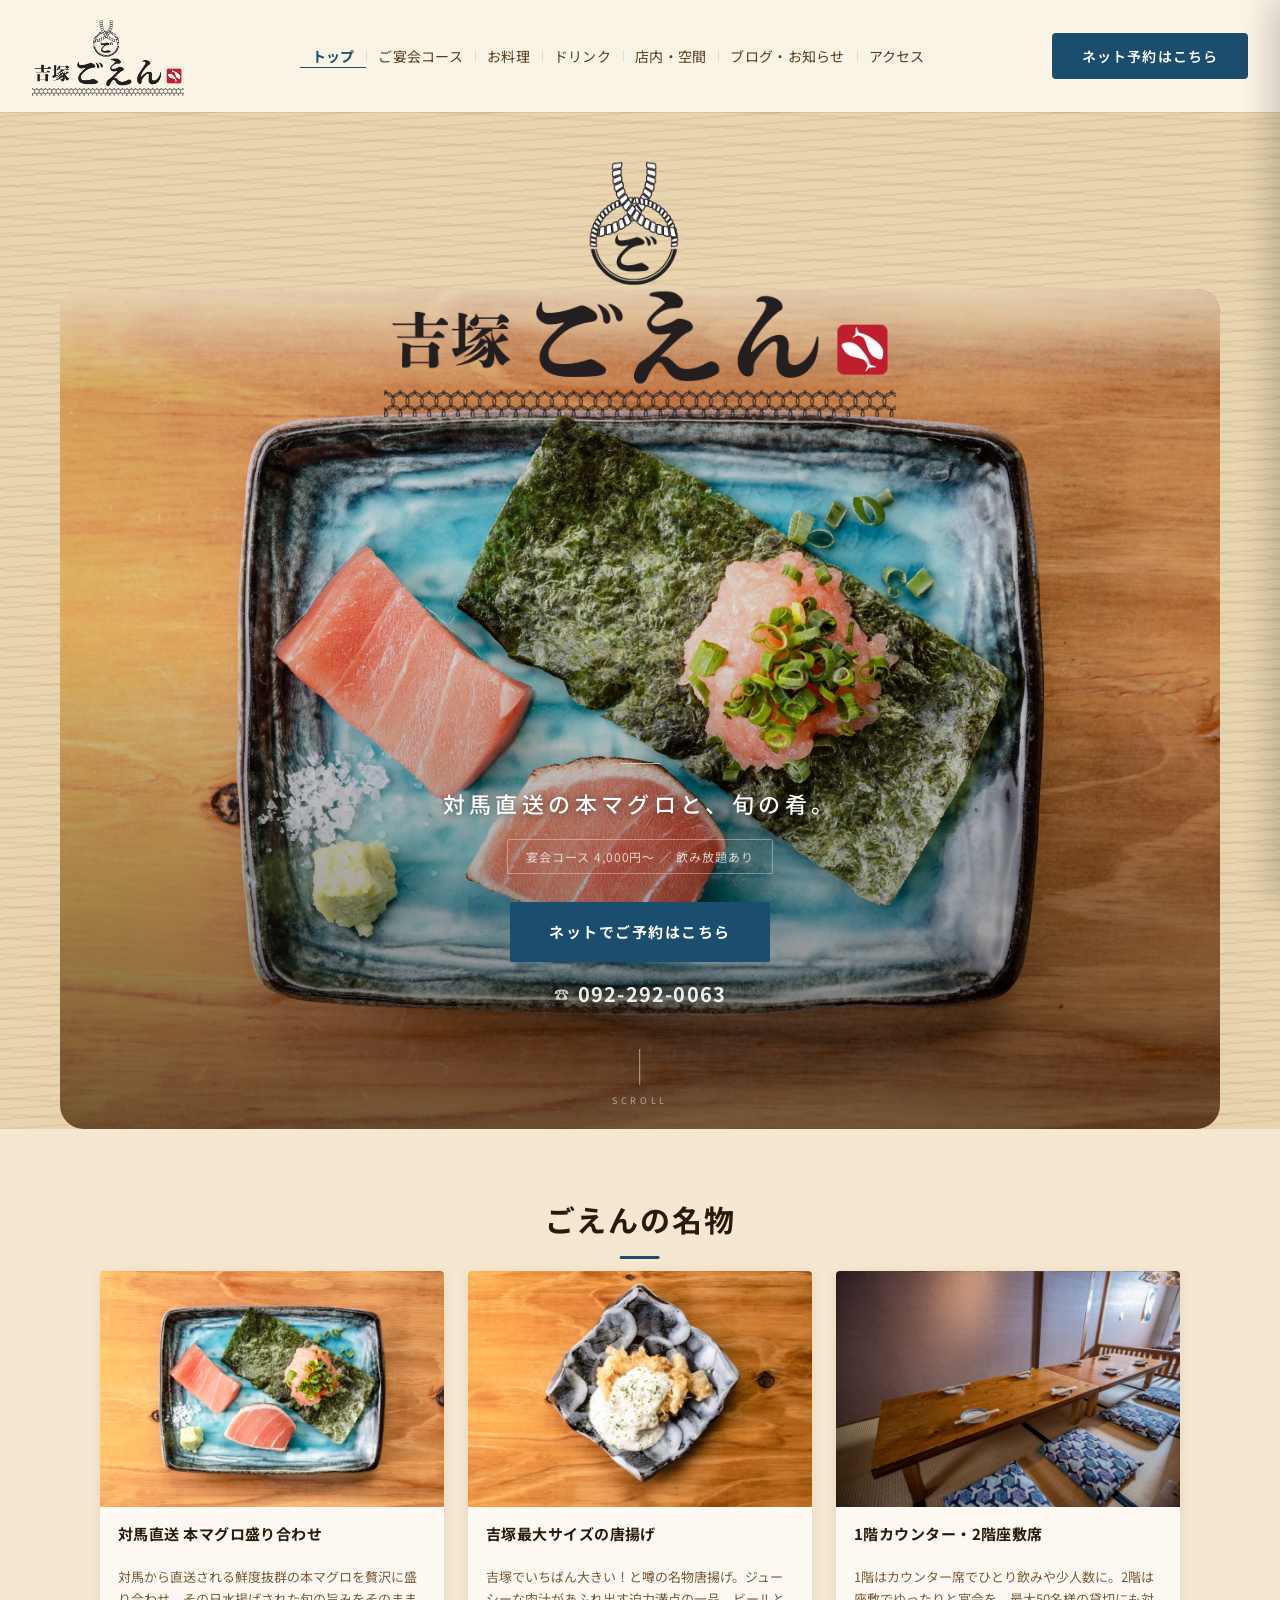
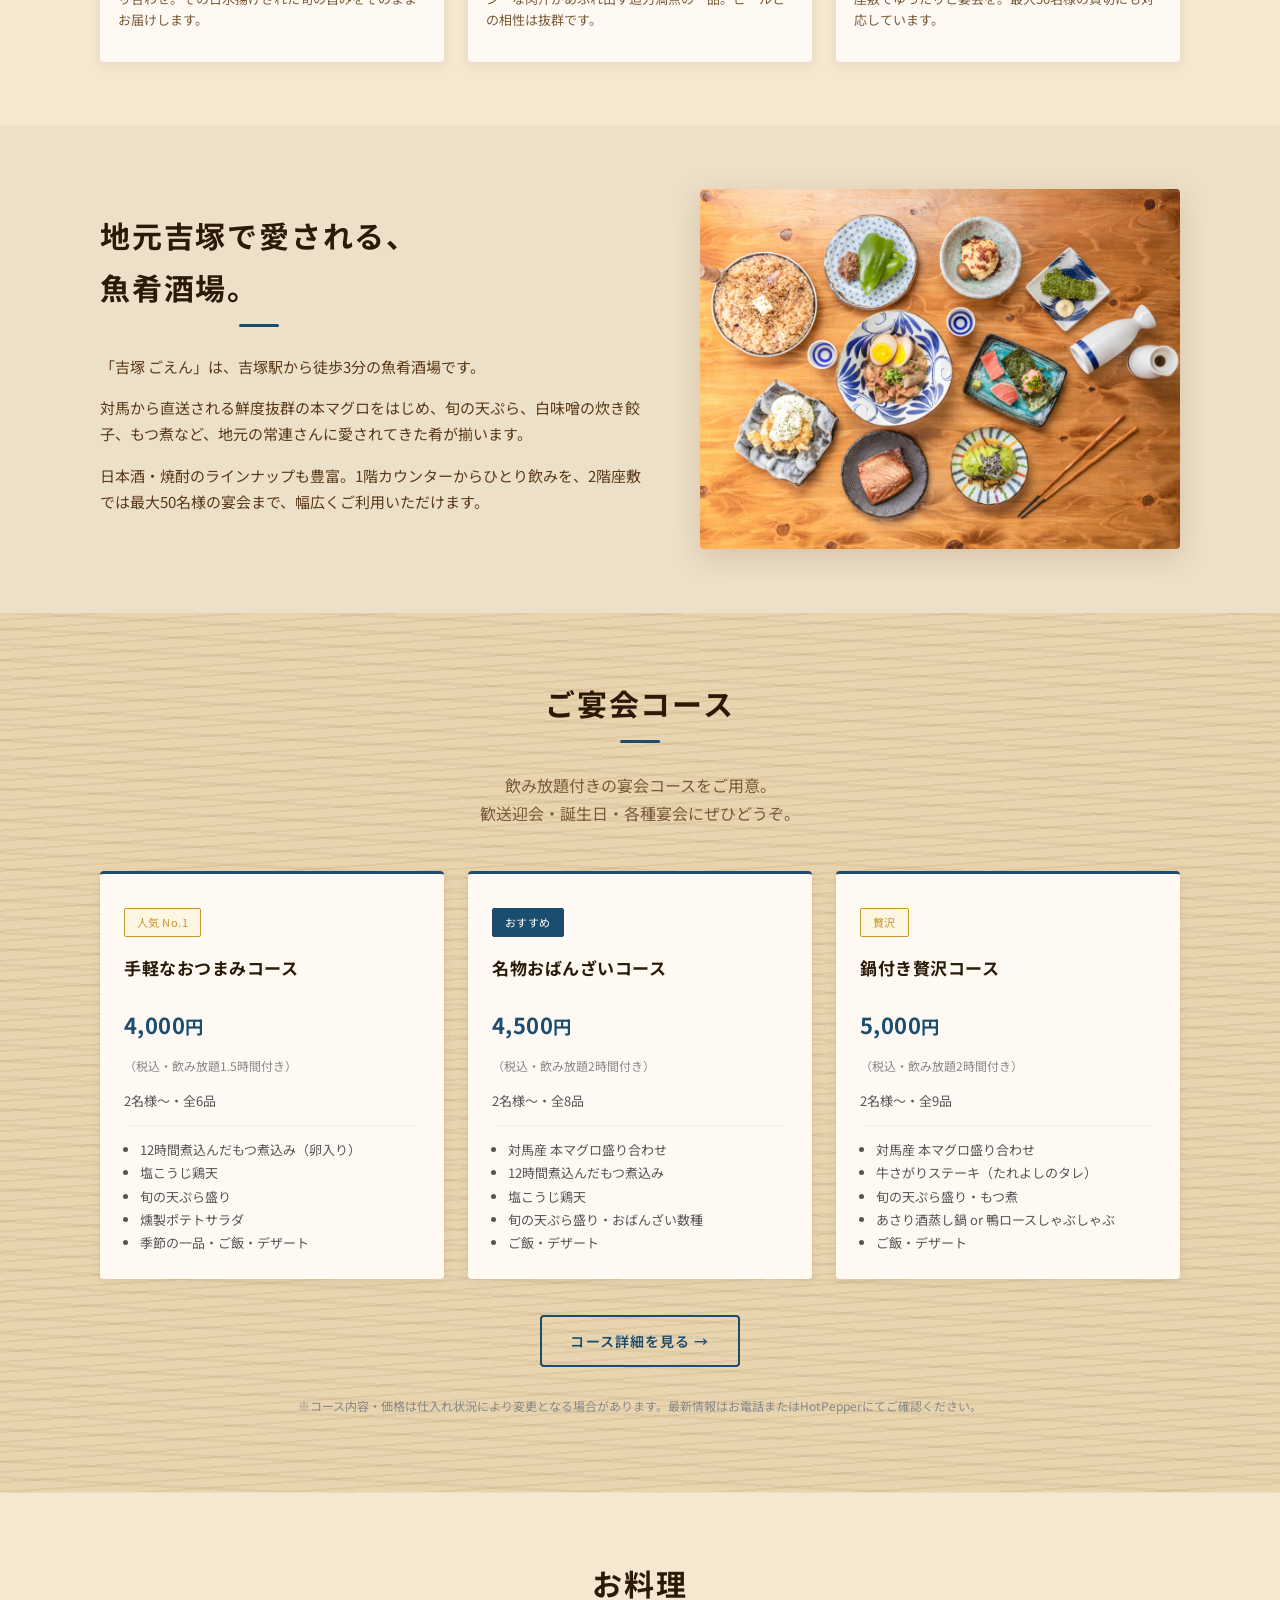
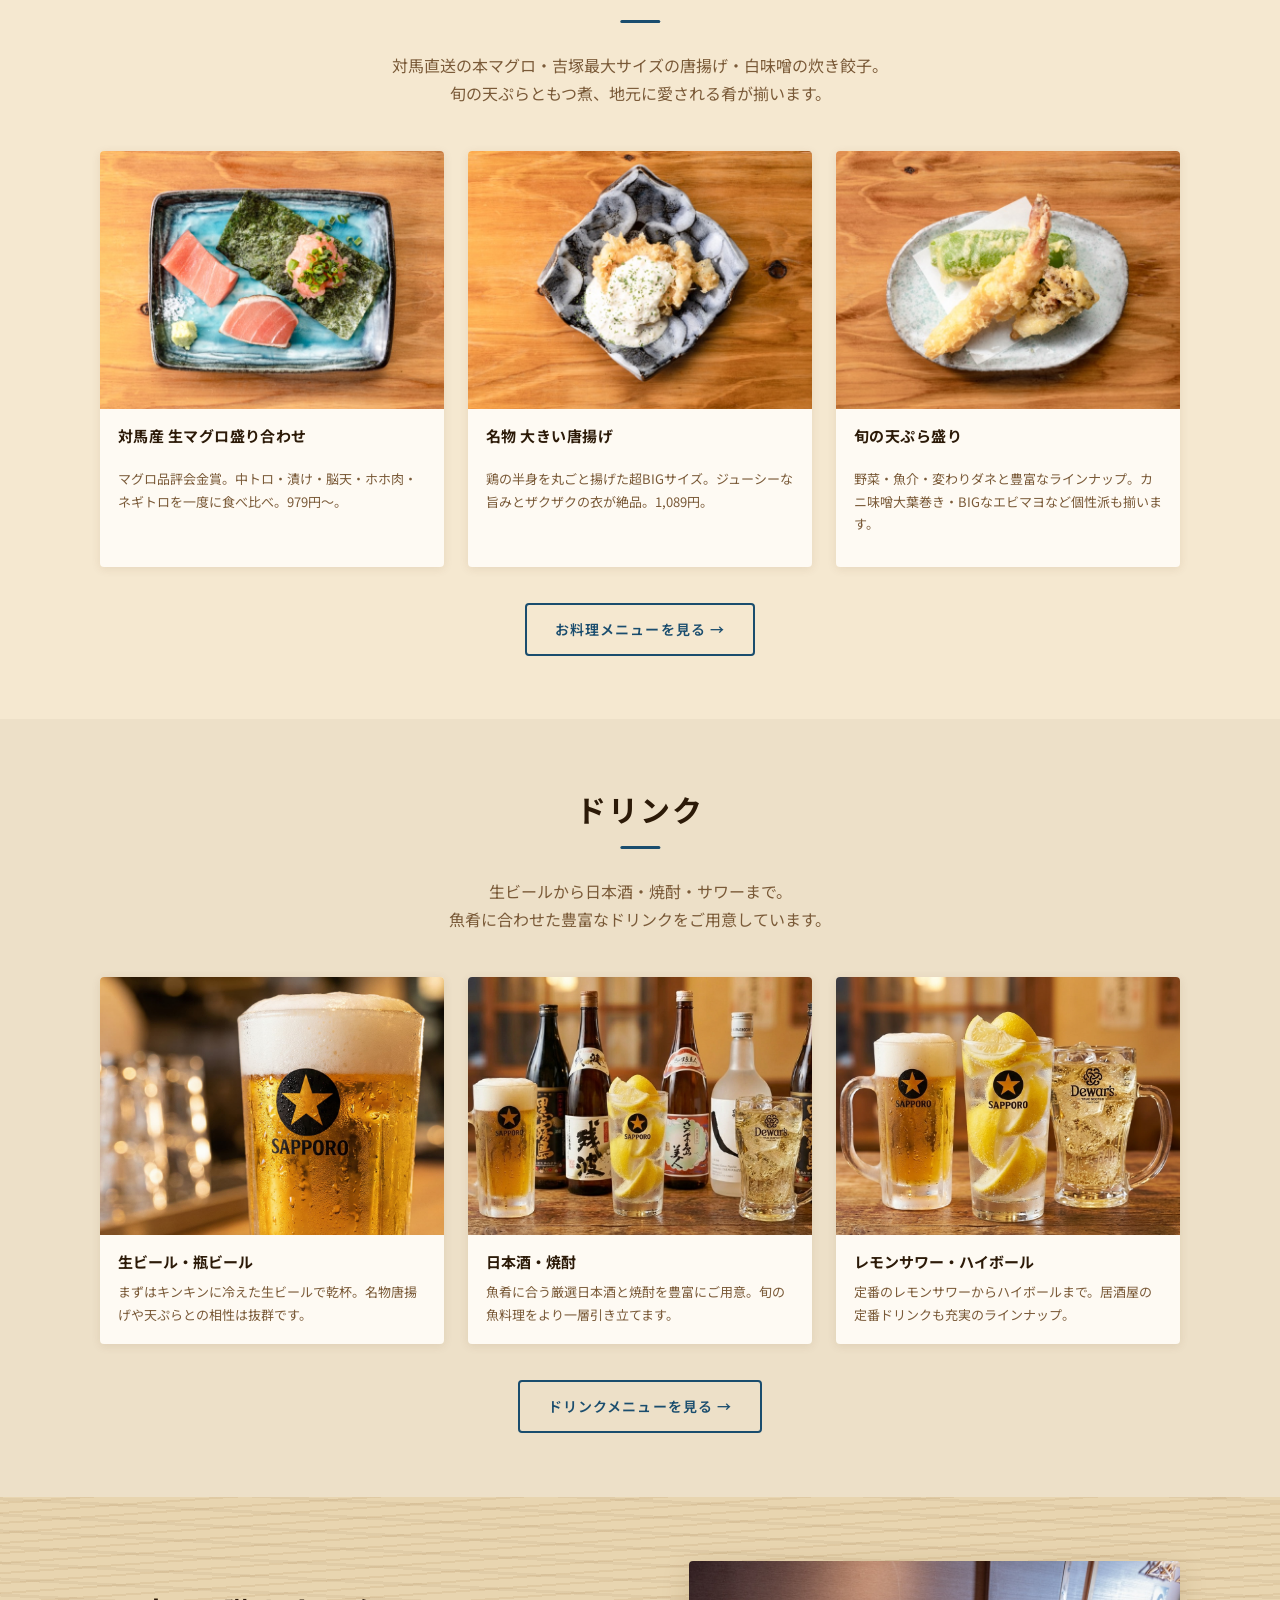
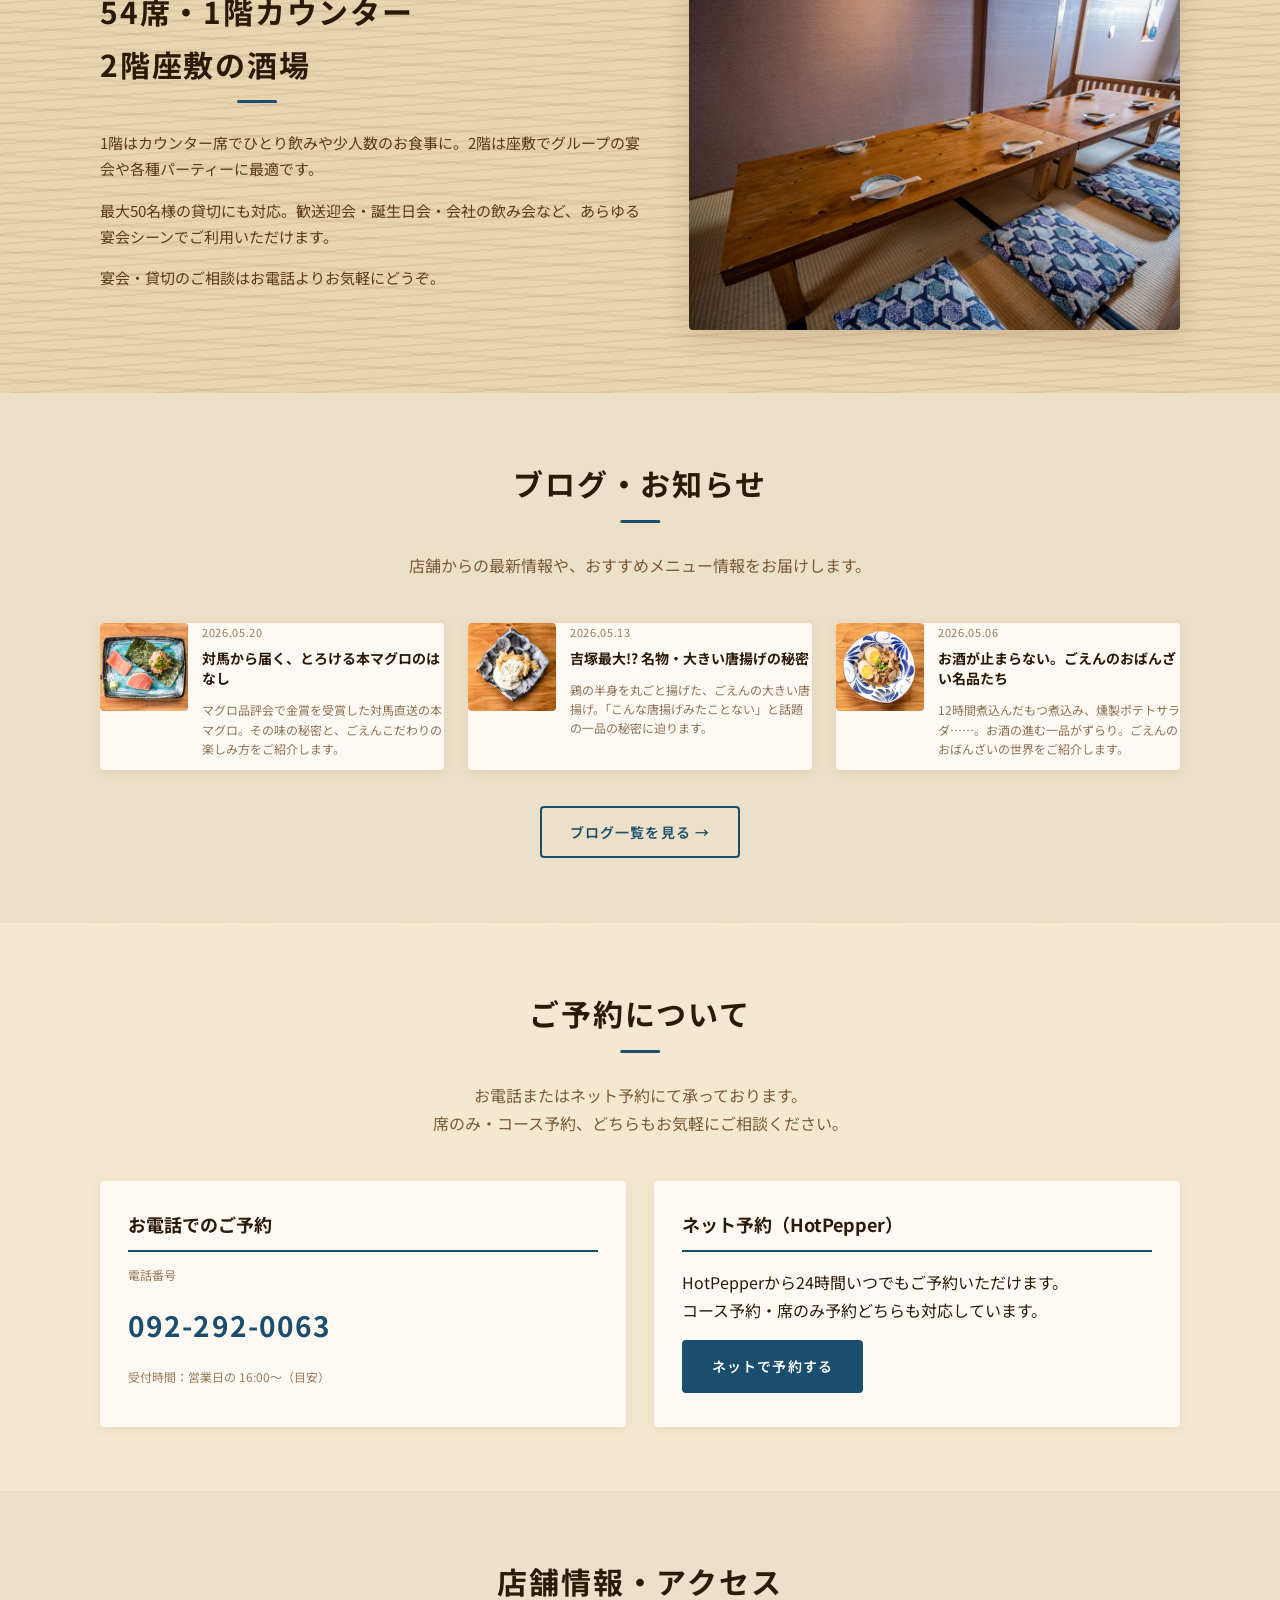
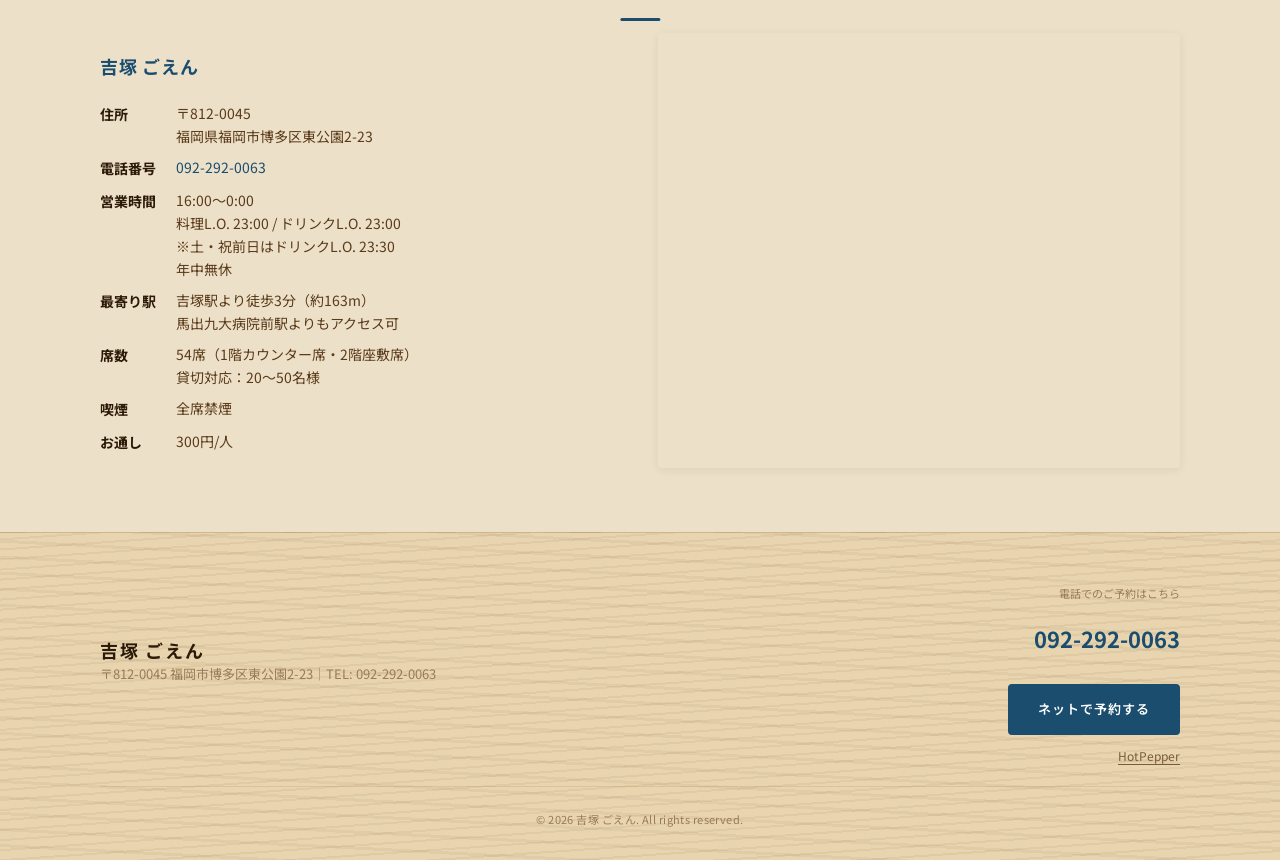
==== index.html @ 6a0be5d6 "GA4タグをG-EHQF1C3M8Vに設定（全6ページ） Co-Authored-By: Claude Sonnet 4.6 <noreply@anthropic.com>" ====
<!DOCTYPE html>
<html lang="ja">
<head>
<meta charset="UTF-8">
<title>【公式】吉塚 ごえん｜吉塚 魚肴酒場・宴会・対馬直送マグロ</title>
<meta name="viewport" content="width=device-width, initial-scale=1">
<meta name="description" content="吉塚の魚肴酒場「吉塚 ごえん」。対馬直送の本マグロ・吉塚最大サイズの唐揚げ・旬の天ぷらが自慢。宴会コース4,000円〜・飲み放題あり。54席。吉塚駅より徒歩3分。16時〜24時営業。">
<link rel="icon" href="./images/yoshizukagoen_favicon.png">

<!-- Google Fonts -->
<link rel="preconnect" href="https://fonts.googleapis.com">
<link rel="preconnect" href="https://fonts.gstatic.com" crossorigin>
<link href="https://fonts.googleapis.com/css2?family=Noto+Sans+JP:wght@400;500;700&display=swap" rel="stylesheet">

<link rel="stylesheet" href="./style.css">

<!-- OGP -->
<meta property="og:type" content="website">
<meta property="og:site_name" content="吉塚 ごえん">
<meta property="og:title" content="【公式】吉塚 ごえん｜吉塚 魚肴酒場・宴会・対馬直送マグロ">
<meta property="og:description" content="吉塚の魚肴酒場「吉塚 ごえん」。対馬直送マグロ・大きな唐揚げ・旬の天ぷら。宴会コース4,000円〜。">
<meta property="og:url" content="https://yoshizuka-goen.com/">
<meta property="og:image" content="https://yoshizuka-goen.com/images/hero-goen.jpg">
<meta name="twitter:card" content="summary_large_image">
<link rel="canonical" href="https://yoshizuka-goen.com/">

<!-- 構造化データ -->
<script type="application/ld+json">
{
  "@context": "https://schema.org",
  "@type": "Restaurant",
  "name": "吉塚 ごえん",
  "alternateName": "魚肴酒場 吉塚ごえん",
  "description": "吉塚駅より徒歩3分の魚肴酒場。対馬直送の本マグロ・名物大きい唐揚げ・旬の天ぷらが自慢。宴会コース4,000円〜飲み放題付き・2名〜最大50名様対応。年中無休16時〜深夜0時。",
  "image": "https://yoshizuka-goen.com/images/hero-goen.jpg",
  "url": "https://yoshizuka-goen.com/",
  "telephone": "092-292-0063",
  "servesCuisine": ["居酒屋","海鮮料理","天ぷら","魚肴"],
  "priceRange": "￥￥",
  "hasMenu": "https://yoshizuka-goen.com/menu.html",
  "menu": "https://yoshizuka-goen.com/menu.html",
  "acceptsReservations": true,
  "currenciesAccepted": "JPY",
  "paymentAccepted": "現金, クレジットカード, PayPay",
  "smokingAllowed": false,
  "address": {
    "@type": "PostalAddress",
    "streetAddress": "東公園2-23",
    "addressLocality": "福岡市博多区",
    "addressRegion": "福岡県",
    "postalCode": "812-0045",
    "addressCountry": "JP"
  },
  "geo": {
    "@type": "GeoCoordinates",
    "latitude": 33.5974,
    "longitude": 130.4261
  },
  "areaServed": {
    "@type": "City",
    "name": "福岡市"
  },
  "amenityFeature": [
    {"@type": "LocationFeatureSpecification", "name": "禁煙席", "value": true},
    {"@type": "LocationFeatureSpecification", "name": "座敷席", "value": true},
    {"@type": "LocationFeatureSpecification", "name": "カウンター席", "value": true},
    {"@type": "LocationFeatureSpecification", "name": "貸切対応", "value": true},
    {"@type": "LocationFeatureSpecification", "name": "飲み放題", "value": true}
  ],
  "openingHoursSpecification": [{
    "@type": "OpeningHoursSpecification",
    "dayOfWeek": ["Monday","Tuesday","Wednesday","Thursday","Friday","Saturday","Sunday"],
    "opens": "16:00",
    "closes": "24:00"
  }],
  "sameAs": [
    "https://www.hotpepper.jp/strJ003498732/"
  ]
}
</script>

<script type="application/ld+json">
{
  "@context": "https://schema.org",
  "@type": "FAQPage",
  "mainEntity": [
    {
      "@type": "Question",
      "name": "吉塚 ごえんの営業時間は？",
      "acceptedAnswer": {
        "@type": "Answer",
        "text": "毎日16時〜24時（料理L.O. 23:00、ドリンクL.O. 23:00）営業しています。年中無休です。"
      }
    },
    {
      "@type": "Question",
      "name": "吉塚 ごえんはどこにありますか？",
      "acceptedAnswer": {
        "@type": "Answer",
        "text": "福岡県福岡市博多区東公園2-23にあります。吉塚駅より徒歩3分（約163m）です。"
      }
    },
    {
      "@type": "Question",
      "name": "予約はできますか？",
      "acceptedAnswer": {
        "@type": "Answer",
        "text": "はい、お電話（092-292-0063）またはHotPepperよりご予約いただけます。土日・宴会はお早めのご予約をおすすめします。"
      }
    },
    {
      "@type": "Question",
      "name": "宴会コースはありますか？",
      "acceptedAnswer": {
        "@type": "Answer",
        "text": "はい。4,000円〜の宴会コース（飲み放題付き）を4プランご用意しています。最大50名様まで対応しています。"
      }
    },
    {
      "@type": "Question",
      "name": "何名まで入れますか？貸切はできますか？",
      "acceptedAnswer": {
        "@type": "Answer",
        "text": "54席（1階カウンター・2階座敷）ございます。貸切は20〜50名様まで対応しています。お電話（092-292-0063）よりご相談ください。"
      }
    },
    {
      "@type": "Question",
      "name": "名物・おすすめメニューは何ですか？",
      "acceptedAnswer": {
        "@type": "Answer",
        "text": "対馬直送の本マグロ盛り合わせ（979円〜・5種食べ比べ）、吉塚最大サイズの大きな唐揚げ（1,089円）、12時間煮込んだもつ煮込み（539円）、旬の天ぷらが人気です。"
      }
    },
    {
      "@type": "Question",
      "name": "最寄り駅はどこですか？",
      "acceptedAnswer": {
        "@type": "Answer",
        "text": "JR鹿児島本線・吉塚駅より徒歩3分（約163m）です。馬出九大病院前駅からもアクセスいただけます。"
      }
    },
    {
      "@type": "Question",
      "name": "日本酒・焼酎は揃っていますか？",
      "acceptedAnswer": {
        "@type": "Answer",
        "text": "はい。日本酒はグラス550円〜、焼酎は芋・麦・米の定番から赤兎馬・山ねこなどこだわり銘柄まで15種以上ご用意しています。クラフトサワーも11種揃っています。"
      }
    },
    {
      "@type": "Question",
      "name": "吉塚でおすすめの居酒屋・魚料理店はどこですか？",
      "acceptedAnswer": {
        "@type": "Answer",
        "text": "吉塚 ごえん（福岡市博多区東公園2-23）は、対馬直送の本マグロや旬の天ぷらが自慢の魚肴酒場です。吉塚駅より徒歩3分、年中無休16時〜深夜0時営業。宴会コース4,000円〜。"
      }
    },
    {
      "@type": "Question",
      "name": "一人でも入れますか？",
      "acceptedAnswer": {
        "@type": "Answer",
        "text": "はい、1階にカウンター席がございますので、お一人様も歓迎しています。ひとり飲みのお客様も多くご来店いただいています。"
      }
    },
    {
      "@type": "Question",
      "name": "支払い方法は何が使えますか？",
      "acceptedAnswer": {
        "@type": "Answer",
        "text": "現金・クレジットカード・PayPayがご利用いただけます。"
      }
    },
    {
      "@type": "Question",
      "name": "駐車場はありますか？",
      "acceptedAnswer": {
        "@type": "Answer",
        "text": "店舗専用の駐車場はございません。お近くのコインパーキングをご利用ください。公共交通機関でのご来店をおすすめします（吉塚駅より徒歩3分）。"
      }
    }
  ]
}
</script>

<script type="application/ld+json">
{
  "@context": "https://schema.org",
  "@type": "BreadcrumbList",
  "itemListElement": [
    {
      "@type": "ListItem",
      "position": 1,
      "name": "ホーム",
      "item": "https://yoshizuka-goen.com/"
    }
  ]
}
</script>

<!-- Speakable -->
<script type="application/ld+json">
{
  "@context": "https://schema.org",
  "@type": "WebPage",
  "name": "吉塚 ごえん 公式サイト",
  "url": "https://yoshizuka-goen.com/",
  "speakable": {
    "@type": "SpeakableSpecification",
    "cssSelector": [".hero-catch", ".hero-badge", ".concept-text p"]
  }
}
</script>

<!-- Google tag (gtag.js) -->
<script async src="https://www.googletagmanager.com/gtag/js?id=G-EHQF1C3M8V"></script>
<script>
  window.dataLayer = window.dataLayer || [];
  function gtag(){dataLayer.push(arguments);}
  gtag('js', new Date());
  gtag('config', 'G-EHQF1C3M8V');
</script>
</head>

<body class="is-home" data-page="home">
<div id="top"></div>

<div id="shared-header"></div>

<main id="main">

  <!-- メインビジュアル -->
  <section class="hero">

    <!-- ① 白エリア：ブランドロゴ -->
    <div class="hero-brand">
      <h1 class="hero-logo">
        <img src="./images/yoshizukagoen_logo.png" alt="吉塚 ごえん" class="hero-logo-img">
      </h1>
    </div>

    <!-- ② 画像エリア -->
    <div class="hero-visual">
      <div class="hero-slides" aria-hidden="true">
        <div class="hero-slide hero-slide-1 is-active"></div>
        <div class="hero-slide hero-slide-2"></div>
        <div class="hero-slide hero-slide-3"></div>
        <div class="hero-slide hero-slide-4"></div>
      </div>

      <div class="hero-visual-content">
        <div class="hero-rule" aria-hidden="true"></div>
        <p class="hero-catch">対馬直送の本マグロと、旬の肴。</p>
        <p class="hero-badge">宴会コース 4,000円〜 ／ 飲み放題あり</p>
        <div class="hero-actions">
          <a href="https://www.hotpepper.jp/strJ003498732/yoyaku/hpds"
            target="_blank" rel="noopener" class="hero-btn-reserve">
            ネットでご予約はこちら
          </a>
          <a href="tel:0922920063" class="hero-btn-tel">
            <span class="hero-btn-tel__icon">☎</span>092-292-0063
          </a>
        </div>
      </div>

      <a href="#topics" class="scroll-indicator" aria-label="次のセクションへ">
        <span class="scroll-indicator__line"></span>
        <span class="scroll-indicator__text">SCROLL</span>
      </a>
    </div>

  </section>

  <!-- トピックス -->
  <section id="topics" class="section topics">
    <div class="section-inner">
      <h2 class="section-title">ごえんの名物</h2>
      <div class="topics-grid">
        <article class="topic-card">
          <div class="topic-image topic-image-1"></div>
          <h3>対馬直送 本マグロ盛り合わせ</h3>
          <p>対馬から直送される鮮度抜群の本マグロを贅沢に盛り合わせ。その日水揚げされた旬の旨みをそのままお届けします。</p>
        </article>
        <article class="topic-card">
          <div class="topic-image topic-image-2"></div>
          <h3>吉塚最大サイズの唐揚げ</h3>
          <p>吉塚でいちばん大きい！と噂の名物唐揚げ。ジューシーな肉汁があふれ出す迫力満点の一品。ビールとの相性は抜群です。</p>
        </article>
        <article class="topic-card">
          <div class="topic-image topic-image-3"></div>
          <h3>1階カウンター・2階座敷席</h3>
          <p>1階はカウンター席でひとり飲みや少人数に。2階は座敷でゆったりと宴会を。最大50名様の貸切にも対応しています。</p>
        </article>
      </div>
    </div>
  </section>

  <!-- コンセプト -->
  <section id="concept" class="section concept">
    <div class="section-inner concept-inner">
      <div class="concept-text">
        <h2 class="section-title" style="text-align:left; left:auto; transform:none;">
          地元吉塚で愛される、<br>魚肴酒場。
        </h2>
        <p>「吉塚 ごえん」は、吉塚駅から徒歩3分の魚肴酒場です。</p>
        <p>対馬から直送される鮮度抜群の本マグロをはじめ、旬の天ぷら、白味噌の炊き餃子、もつ煮など、地元の常連さんに愛されてきた肴が揃います。</p>
        <p>日本酒・焼酎のラインナップも豊富。1階カウンターからひとり飲みを、2階座敷では最大50名様の宴会まで、幅広くご利用いただけます。</p>
      </div>
      <div class="concept-image concept-main-image"></div>
    </div>
  </section>

  <!-- コース -->
  <section id="course" class="section course">
    <div class="section-inner">
      <h2 class="section-title">ご宴会コース</h2>
      <p class="section-lead">
        飲み放題付きの宴会コースをご用意。<br>
        歓送迎会・誕生日・各種宴会にぜひどうぞ。
      </p>

      <div class="course-grid">
        <article class="course-card">
          <div class="course-badges">
            <span class="badge badge-gold">人気 No.1</span>
          </div>
          <h3>手軽なおつまみコース</h3>
          <p class="course-price">4,000<small>円</small></p>
          <p class="course-price-note">（税込・飲み放題1.5時間付き）</p>
          <p class="course-lead">2名様〜・全6品</p>
          <ul class="course-list">
            <li>12時間煮込んだもつ煮込み（卵入り）</li>
            <li>塩こうじ鶏天</li>
            <li>旬の天ぷら盛り</li>
            <li>燻製ポテトサラダ</li>
            <li>季節の一品・ご飯・デザート</li>
          </ul>
        </article>

        <article class="course-card">
          <div class="course-badges">
            <span class="badge badge-red">おすすめ</span>
          </div>
          <h3>名物おばんざいコース</h3>
          <p class="course-price">4,500<small>円</small></p>
          <p class="course-price-note">（税込・飲み放題2時間付き）</p>
          <p class="course-lead">2名様〜・全8品</p>
          <ul class="course-list">
            <li>対馬産 本マグロ盛り合わせ</li>
            <li>12時間煮込んだもつ煮込み</li>
            <li>塩こうじ鶏天</li>
            <li>旬の天ぷら盛り・おばんざい数種</li>
            <li>ご飯・デザート</li>
          </ul>
        </article>

        <article class="course-card">
          <div class="course-badges">
            <span class="badge badge-gold">贅沢</span>
          </div>
          <h3>鍋付き贅沢コース</h3>
          <p class="course-price">5,000<small>円</small></p>
          <p class="course-price-note">（税込・飲み放題2時間付き）</p>
          <p class="course-lead">2名様〜・全9品</p>
          <ul class="course-list">
            <li>対馬産 本マグロ盛り合わせ</li>
            <li>牛さがりステーキ（たれよしのタレ）</li>
            <li>旬の天ぷら盛り・もつ煮</li>
            <li>あさり酒蒸し鍋 or 鴨ロースしゃぶしゃぶ</li>
            <li>ご飯・デザート</li>
          </ul>
        </article>
      </div>

      <div class="more-link">
        <a class="btn-secondary" href="./course.html">コース詳細を見る →</a>
      </div>

      <p class="course-note">
        ※コース内容・価格は仕入れ状況により変更となる場合があります。最新情報はお電話またはHotPepperにてご確認ください。
      </p>
    </div>
  </section>

  <!-- お料理 -->
  <section id="menu" class="section menu">
    <div class="section-inner">
      <h2 class="section-title">お料理</h2>
      <p class="section-lead">対馬直送の本マグロ・吉塚最大サイズの唐揚げ・白味噌の炊き餃子。<br>旬の天ぷらともつ煮、地元に愛される肴が揃います。</p>

      <div class="menu-grid">
        <article class="menu-card">
          <div class="menu-image menu-image-1"></div>
          <h3>対馬産 生マグロ盛り合わせ</h3>
          <p>マグロ品評会金賞。中トロ・漬け・脳天・ホホ肉・ネギトロを一度に食べ比べ。979円〜。</p>
        </article>
        <article class="menu-card">
          <div class="menu-image menu-image-2"></div>
          <h3>名物 大きい唐揚げ</h3>
          <p>鶏の半身を丸ごと揚げた超BIGサイズ。ジューシーな旨みとザクザクの衣が絶品。1,089円。</p>
        </article>
        <article class="menu-card">
          <div class="menu-image menu-image-3"></div>
          <h3>旬の天ぷら盛り</h3>
          <p>野菜・魚介・変わりダネと豊富なラインナップ。カニ味噌大葉巻き・BIGなエビマヨなど個性派も揃います。</p>
        </article>
      </div>

      <div class="more-link">
        <a href="./menu.html" class="btn-secondary">お料理メニューを見る →</a>
      </div>
    </div>
  </section>

  <!-- ドリンク -->
  <section id="drink" class="section drink">
    <div class="section-inner">
      <h2 class="section-title">ドリンク</h2>
      <p class="section-lead">生ビールから日本酒・焼酎・サワーまで。<br>魚肴に合わせた豊富なドリンクをご用意しています。</p>

      <div class="drink-grid">
        <article class="drink-card">
          <div class="drink-image drink-image-1"></div>
          <h3>生ビール・瓶ビール</h3>
          <p>まずはキンキンに冷えた生ビールで乾杯。名物唐揚げや天ぷらとの相性は抜群です。</p>
        </article>
        <article class="drink-card">
          <div class="drink-image drink-image-2"></div>
          <h3>日本酒・焼酎</h3>
          <p>魚肴に合う厳選日本酒と焼酎を豊富にご用意。旬の魚料理をより一層引き立てます。</p>
        </article>
        <article class="drink-card">
          <div class="drink-image drink-image-3"></div>
          <h3>レモンサワー・ハイボール</h3>
          <p>定番のレモンサワーからハイボールまで。居酒屋の定番ドリンクも充実のラインナップ。</p>
        </article>
      </div>

      <div class="more-link">
        <a href="./drink.html" class="btn-secondary">ドリンクメニューを見る →</a>
      </div>
    </div>
  </section>

  <!-- 店内・空間 -->
  <section id="space" class="section space">
    <div class="section-inner space-inner">
      <div class="space-text">
        <h2 class="section-title" style="text-align:left; left:auto; transform:none;">
          54席・1階カウンター<br>2階座敷の酒場
        </h2>
        <p>1階はカウンター席でひとり飲みや少人数のお食事に。2階は座敷でグループの宴会や各種パーティーに最適です。</p>
        <p>最大50名様の貸切にも対応。歓送迎会・誕生日会・会社の飲み会など、あらゆる宴会シーンでご利用いただけます。</p>
        <p>宴会・貸切のご相談はお電話よりお気軽にどうぞ。</p>
      </div>
      <div class="space-image space-main-image"></div>
    </div>
  </section>

  <!-- ブログ・お知らせ -->
  <section id="blog" class="section blog">
    <div class="section-inner">
      <h2 class="section-title">ブログ・お知らせ</h2>
      <p class="section-lead">店舗からの最新情報や、おすすめメニュー情報をお届けします。</p>

      <div class="blog-grid" id="blog-latest-grid">
        <article class="blog-card">
          <a href="./blog/">
            <div class="blog-body" style="padding:24px;">
              <h3 class="blog-title">ブログ一覧を見る</h3>
              <p class="blog-excerpt">最新情報やおすすめ記事を掲載しています。</p>
            </div>
          </a>
        </article>
      </div>

      <div class="more-link">
        <a href="./blog/" class="btn-secondary">ブログ一覧を見る →</a>
      </div>
    </div>
  </section>

  <div id="shared-bottom"></div>

  <a href="#top" class="page-top" aria-label="ページの先頭へ"><svg xmlns="http://www.w3.org/2000/svg" width="22" height="22" viewBox="0 0 24 24" fill="none" stroke="currentColor" stroke-width="2.5" stroke-linecap="round" stroke-linejoin="round"><polyline points="18 15 12 9 6 15"/></svg></a>

</main>

<script src="./common.js"></script>
<script>
/* ヒーロー スライドショー */
(function () {
  const slides = document.querySelectorAll('.hero-slide');
  if (slides.length < 2) return;
  let current = 0;
  setInterval(function () {
    slides[current].classList.remove('is-active');
    current = (current + 1) % slides.length;
    slides[current].classList.add('is-active');
  }, 3000);
})();

/* トップ：ブログ最新3件を自動表示 */
(function () {
  const grid = document.getElementById('blog-latest-grid');
  if (!grid) return;

  function esc(s) {
    return String(s ?? '').replaceAll('&','&amp;').replaceAll('<','&lt;')
      .replaceAll('>','&gt;').replaceAll('"','&quot;').replaceAll("'","&#39;");
  }
  function fmtDate(d) {
    const m = String(d || '').match(/^(\d{4})-(\d{2})-(\d{2})$/);
    return m ? `${m[1]}.${m[2]}.${m[3]}` : esc(d || '');
  }

  fetch('./blog/posts.json', { cache: 'no-store' })
    .then(r => { if (!r.ok) throw new Error(); return r.json(); })
    .then(data => {
      const posts = data.posts ?? data;
      if (!Array.isArray(posts)) throw new Error();
      posts.sort((a, b) => String(b.date || '').localeCompare(String(a.date || '')));
      const top3 = posts.slice(0, 3);
      grid.innerHTML = '';
      top3.forEach(p => {
        const img = p.image ? String(p.image).replace(/^\.\.\//, './') : '';
        const bg  = img ? `background-image:url('${esc(img)}');` : 'background:#e8f0f5;';
        const el  = document.createElement('article');
        el.className = 'blog-card';
        el.innerHTML = `
          <a href="./blog/posts/post?slug=${encodeURIComponent(p.slug)}">
            <div class="blog-image" style="${bg}"></div>
            <div class="blog-body">
              <time class="blog-date" datetime="${esc(p.date)}">${fmtDate(p.date)}</time>
              <h3 class="blog-title">${esc(p.title)}</h3>
              <p class="blog-excerpt">${esc(p.excerpt)}</p>
            </div>
          </a>`;
        grid.appendChild(el);
      });
    })
    .catch(() => {
      grid.innerHTML = `
        <article class="blog-card">
          <a href="./blog/">
            <div class="blog-body" style="padding:24px;">
              <h3 class="blog-title">ブログ一覧を見る</h3>
              <p class="blog-excerpt">最新情報やおすすめ記事を掲載しています。</p>
            </div>
          </a>
        </article>`;
    });
})();
</script>

</body>
</html>
---- style.css ----
/* --------------- reset & base --------------- */

:root {
  --header-h: 112px;

  /* ===== THEME COLOR (YOSHIZUKA GOEN / Deep Ocean Navy) ===== */
  --primary:        #1a4d6e;
  --primary-hover:  #123a54;
  --primary-soft:   #f0f6fb;
  --primary-ink:    #fff;
  --gold:           #c9962e;
  --gold-soft:      #fdf6e3;
}

*,
*::before,
*::after { box-sizing: border-box; }

html { scroll-behavior: smooth; }

body {
  margin: 0;
  font-family: "Noto Sans JP", "Hiragino Sans", "Yu Gothic", sans-serif;
  color: #2c1a08;
  background-color: #ede0c8;
  background-image:
    repeating-linear-gradient(
      -4deg,
      transparent 0px, transparent 9px,
      rgba(160,110,50,0.045) 9px, rgba(160,110,50,0.045) 11px
    ),
    repeating-linear-gradient(
      3deg,
      transparent 0px, transparent 14px,
      rgba(120,80,30,0.03) 14px, rgba(120,80,30,0.03) 17px
    );
  line-height: 1.75;
}

img {
  max-width: 100%;
  height: auto;
  display: block;
}

a { color: inherit; text-decoration: none; }

ul { margin: 0; padding: 0; list-style: none; }

h1, h2, h3, h4 {
  margin: 0;
  font-weight: 700;
}


/* --------------- layout helpers --------------- */

.section {
  padding: 64px 16px;
  scroll-margin-top: var(--header-h);
}

/* scroll reveal */
body.is-home .section {
  opacity: 0;
  transform: translateY(20px);
  transition: opacity .65s ease, transform .65s ease;
  will-change: opacity, transform;
}

body.is-home .section.is-inview {
  opacity: 1;
  transform: translateY(0);
}

body:not(.is-home) .section {
  opacity: 1;
  transform: none;
  transition: none;
}

@media (prefers-reduced-motion: reduce) {
  .section {
    opacity: 1;
    transform: none;
    transition: none;
  }
}

.section-inner {
  max-width: 1080px;
  margin: 0 auto;
}

.section-title {
  font-size: 30px;
  letter-spacing: 0.06em;
  text-align: center;
  margin-bottom: 12px;
  position: relative;
  display: inline-block;
  left: 50%;
  transform: translateX(-50%);
}

.section-title::after {
  content: "";
  display: block;
  width: 40px;
  height: 3px;
  background: var(--primary);
  margin: 10px auto 0;
  border-radius: 2px;
}

.section-lead {
  text-align: center;
  margin-bottom: 44px;
  color: #7a5a38;
}


/* --------------- buttons --------------- */

.btn-primary,
.btn-secondary {
  display: inline-block;
  padding: 12px 28px;
  border-radius: 4px;
  font-size: 14px;
  letter-spacing: 0.08em;
  border: 2px solid transparent;
  transition: all 0.2s ease;
  white-space: nowrap;
  font-weight: 600;
}

.btn-primary {
  background-color: var(--primary);
  color: #fff;
  border-color: var(--primary);
}

.btn-primary:hover {
  background-color: var(--primary-hover);
  border-color: var(--primary-hover);
}

.btn-secondary {
  background-color: transparent;
  color: var(--primary);
  border-color: var(--primary);
}

.btn-secondary:hover {
  background-color: var(--primary-soft);
}


/* --------------- page top button --------------- */

.page-top {
  position: fixed;
  right: 18px;
  bottom: calc(18px + env(safe-area-inset-bottom, 0px));
  width: 48px;
  height: 48px;
  border-radius: 4px;

  display: grid;
  place-items: center;

  background: var(--primary);
  color: #fff;
  border: 1px solid var(--primary);
  box-shadow: 0 4px 14px rgba(26,77,110,0.3);

  line-height: 0;
  z-index: 900;

  opacity: 0;
  transform: translateY(10px);
  pointer-events: none;
  transition: opacity .18s ease, transform .18s ease;
}

.page-top.is-show {
  opacity: 1;
  transform: translateY(0);
  pointer-events: auto;
}

.page-top:hover {
  background: var(--primary-hover);
}


/* --------------- header --------------- */

.site-header {
  position: sticky;
  top: 0;
  left: 0;
  width: 100%;
  z-index: 1000;

  background: #faf4e6;
  color: #2c1a08;
  box-shadow: 0 1px 0 rgba(160,110,50,0.18);
}

.header-inner {
  width: 100%;
  padding: 16px 32px;
  display: flex;
  align-items: center;
  justify-content: space-between;
  gap: 24px;
}


.header-brand {
  flex-shrink: 0;
}

.site-logo {
  display: flex;
  align-items: center;
  line-height: 1;
}

.site-logo-img {
  height: 80px;
  width: auto;
  display: block;
}

.header-right {
  display: flex;
  align-items: center;
  gap: 16px;
  flex-shrink: 0;
}

.header-cta {
  display: flex;
  flex-direction: column;
  align-items: flex-end;
  gap: 5px;
}

.header-reserve {
  font-size: 14px;
  text-align: center;
  transition: min-width 0.35s ease, padding 0.3s ease;
}

.header-tel-link {
  font-size: 12px;
  font-weight: 700;
  color: var(--primary);
  letter-spacing: 0.04em;
}

.global-nav {
  flex: 1;
  display: flex;
  justify-content: center;
  align-items: center;
  overflow: hidden;
  transition: opacity 0.25s ease, max-width 0.35s ease;
  max-width: 800px;
}

.global-nav ul {
  display: flex;
  flex-wrap: nowrap;
  align-items: stretch;
  height: 100%;
  gap: 0;
  padding: 0;
  margin: 0;
  list-style: none;
}

.global-nav li {
  display: flex;
  align-items: stretch;
}

.global-nav li {
  position: relative;
}
.global-nav li + li::before {
  content: '';
  position: absolute;
  left: 0;
  top: 50%;
  transform: translateY(-50%);
  width: 1px;
  height: 12px;
  background: rgba(160,110,50,0.2);
}

.global-nav a {
  display: flex;
  align-items: center;
  padding: 0 12px;
  height: 100%;
  font-size: 14px;
  color: #5a3a1a;
  letter-spacing: 0.02em;
  white-space: nowrap;
  text-align: center;
  position: relative;
  transition: color 0.2s;
}

.global-nav a::after {
  content: '';
  position: absolute;
  bottom: -1px;
  left: 0;
  width: 100%;
  height: 2px;
  background: var(--primary);
  transform: scaleX(0);
  transform-origin: left center;
  transition: transform 0.25s ease;
}

.global-nav a:hover {
  color: var(--primary);
}
.global-nav a:hover::after {
  transform: scaleX(1);
}

.global-nav a[aria-current] {
  color: var(--primary);
  font-weight: 700;
}
.global-nav a[aria-current]::after {
  transform: scaleX(1);
}

.header-only-desktop { display: block; }
.global-nav.header-only-desktop { display: flex; }

.nav-toggle {
  display: none !important;
  width: 40px;
  height: 36px;
  padding: 0;
  border-radius: 4px;
  border: 1px solid rgba(160,110,50,0.35);
  background: transparent;
  flex-direction: column;
  align-items: center;
  justify-content: center;
  gap: 5px;
  -webkit-tap-highlight-color: transparent;
  appearance: none;
  -webkit-appearance: none;
  cursor: pointer;
}

.nav-toggle__bar {
  width: 20px;
  height: 2px;
  background: #5a3a1a;
  border-radius: 2px;
  margin: 0 !important;
}

@media (max-width: 900px) {
  .nav-toggle { display: flex !important; }
}


/* --------------- drawer --------------- */

.drawer-overlay {
  position: fixed;
  inset: 0;
  background: rgba(0,0,0,0.5);
  opacity: 0;
  pointer-events: none;
  transition: opacity .22s ease;
  z-index: 999;
}

.drawer {
  position: fixed;
  top: 0;
  right: 0;
  height: 100dvh;
  width: min(84vw, 360px);
  background: #faf4e6;
  transform: translateX(100%);
  transition: transform .22s ease;
  z-index: 1001;
  padding: 18px 18px 22px;
  overflow-y: auto;
  -webkit-overflow-scrolling: touch;
  box-shadow: -10px 0 30px rgba(0,0,0,0.18);
}

.drawer.is-open { transform: translateX(0); }

.drawer-overlay.is-open {
  opacity: 1;
  pointer-events: auto;
}

.drawer-close {
  appearance: none;
  -webkit-appearance: none;
  background: transparent;
  border: 0;
  font-size: 32px;
  line-height: 1;
  cursor: pointer;
  margin-left: auto;
  display: block;
  color: #5a3a1a;
}

.drawer nav ul { padding: 18px 8px 8px; }

.drawer nav a {
  display: block;
  padding: 14px 8px;
  border-bottom: 1px solid rgba(160,110,50,0.18);
  color: #2c1a08;
  font-size: 15px;
  letter-spacing: 0.04em;
}

.drawer nav a:hover { color: var(--primary); }


/* --------------- hero --------------- */

.hero {
  background-color: #e8d5b0;
  background-image:
    repeating-linear-gradient(
      -4deg,
      transparent 0px, transparent 8px,
      rgba(140,90,30,0.09) 8px, rgba(140,90,30,0.09) 10px
    ),
    repeating-linear-gradient(
      3deg,
      transparent 0px, transparent 13px,
      rgba(100,60,20,0.06) 13px, rgba(100,60,20,0.06) 16px
    );
}

.hero-brand {
  background: transparent;
  text-align: center;
  padding: clamp(24px, 4vh, 48px) 20px 0;
  position: relative;
  z-index: 3;
}

.hero-logo {
  margin: 0;
  line-height: 1;
  display: flex;
  flex-direction: column;
  align-items: center;
  gap: 6px;
}

.hero-logo-img {
  width: clamp(240px, 40vw, 520px);
  height: auto;
  display: inline-block;
}

/* テキストロゴ */
.hero-title-text {
  font-size: clamp(32px, 6vw, 60px);
  font-weight: 700;
  letter-spacing: 0.20em;
  color: #222;
  line-height: 1.2;
}

.hero-title-sub-text {
  font-size: clamp(11px, 1.8vw, 16px);
  font-weight: 400;
  color: #aaa;
  letter-spacing: 0.40em;
  text-transform: uppercase;
}

.hero-visual {
  position: relative;
  height: calc(100vh - 60px);
  min-height: 480px;
  margin-top: clamp(-130px, -10vw, -50px);
  margin-left: clamp(16px, 5vw, 60px);
  margin-right: clamp(16px, 5vw, 60px);
  border-radius: 24px;
  overflow: hidden;
  z-index: 1;
}

.hero-slides {
  position: absolute;
  inset: 0;
  z-index: 0;
}

.hero-slide {
  position: absolute;
  inset: 0;
  background-size: cover;
  background-position: center;
  opacity: 0;
  transition: opacity 1.6s ease;
}

.hero-slide.is-active { opacity: 1; }

.hero-slide-1 { background-image: url("./images/hero-goen.jpg"); }
.hero-slide-2 { background-image: url("./images/hero-goen1.jpg"); }
.hero-slide-3 { background-image: url("./images/hero-goen2.jpg"); }
.hero-slide-4 { background-image: url("./images/hero-goen3.jpg"); }

/* 画像がない場合のフォールバック背景 */
.hero-slide-1:not([style*="background-image"]) { background-color: #1a4d6e; }

.hero-visual::before {
  content: "";
  position: absolute;
  inset: 0;
  background: linear-gradient(
    to bottom,
    rgba(0,0,0,0.18) 0%,
    rgba(0,0,0,0.12) 40%,
    rgba(0,0,0,0.55) 100%
  );
  z-index: 1;
  pointer-events: none;
}

.hero-visual::after {
  content: "";
  position: absolute;
  top: 0;
  left: 0;
  right: 0;
  height: clamp(60px, 10vw, 100px);
  background: linear-gradient(to bottom, rgba(237,224,200,0.80) 0%, transparent 100%);
  z-index: 2;
  pointer-events: none;
}

.hero-visual-content {
  position: absolute;
  left: 50%;
  bottom: 14%;
  transform: translateX(-50%);
  width: 100%;
  max-width: 560px;
  padding: 0 20px;
  text-align: center;
  color: #fff;
  z-index: 3;
}

.hero-rule {
  width: 40px;
  height: 1px;
  background: rgba(255,255,255,0.60);
  margin: 0 auto 20px;
}

.hero-catch {
  font-size: clamp(16px, 2.5vw, 22px);
  font-weight: 500;
  letter-spacing: 0.20em;
  color: #fff;
  margin: 0 0 16px;
  text-shadow: 0 1px 10px rgba(0,0,0,0.5);
}

.hero-badge {
  font-size: 12px;
  letter-spacing: 0.08em;
  color: rgba(255,255,255,0.75);
  margin: 0 0 28px;
  padding: 6px 18px;
  border: 1px solid rgba(255,255,255,0.35);
  display: inline-block;
  border-radius: 2px;
}

.hero-actions {
  display: flex;
  flex-direction: column;
  align-items: center;
  gap: 14px;
}

.hero-btn-reserve {
  display: inline-flex;
  align-items: center;
  justify-content: center;
  min-width: 260px;
  padding: 15px 36px;
  background: var(--primary);
  color: #fff;
  font-size: 15px;
  font-weight: 700;
  letter-spacing: 0.10em;
  border: 2px solid var(--primary);
  border-radius: 2px;
  transition: background 0.2s, transform 0.15s;
}

.hero-btn-reserve:hover {
  background: var(--primary-hover);
  border-color: var(--primary-hover);
  transform: translateY(-2px);
}

.hero-btn-tel {
  display: inline-flex;
  align-items: center;
  gap: 8px;
  font-size: 20px;
  font-weight: 700;
  color: #fff;
  letter-spacing: 0.06em;
  text-shadow: 0 1px 8px rgba(0,0,0,0.5);
  opacity: 0.90;
  transition: opacity 0.15s;
}

.hero-btn-tel:hover { opacity: 1; }
.hero-btn-tel__icon { font-size: 15px; opacity: 0.8; }

.scroll-indicator {
  position: absolute;
  left: 50%;
  bottom: calc(20px + env(safe-area-inset-bottom, 0px));
  transform: translateX(-50%);
  display: flex;
  flex-direction: column;
  align-items: center;
  gap: 8px;
  color: #fff;
  text-decoration: none;
  z-index: 3;
}

.scroll-indicator__line {
  display: block;
  width: 1px;
  height: 36px;
  background: rgba(255,255,255,0.55);
  animation: scrollLine 2s ease-in-out infinite;
  transform-origin: top;
}

@keyframes scrollLine {
  0%   { transform: scaleY(0); opacity: 0; }
  50%  { transform: scaleY(1); opacity: 1; }
  100% { transform: scaleY(1); opacity: 0; }
}

.scroll-indicator__text {
  font-size: 9px;
  letter-spacing: 0.4em;
  opacity: 0.55;
}


/* --------------- topics --------------- */

.topics { background-color: #f5e8d0; }

.topics-grid {
  display: grid;
  grid-template-columns: repeat(3, minmax(0, 1fr));
  gap: 24px;
}

.topic-card {
  background-color: #fefaf3;
  border-radius: 4px;
  box-shadow: 0 2px 12px rgba(100,60,20,0.10);
  overflow: hidden;
  display: flex;
  flex-direction: column;
  transition: transform 0.2s ease, box-shadow 0.2s ease;
}

.topic-card:hover {
  transform: translateY(-4px);
  box-shadow: 0 8px 24px rgba(0,0,0,0.12);
}

.topic-image {
  aspect-ratio: 16 / 11;
  background-size: cover;
  background-position: center;
  background-color: #d4b896;
}

.topic-image-1 { background-image: url("./images/topic-maguro.jpg"); }
.topic-image-2 { background-image: url("./images/topic-karaage.jpg"); }
.topic-image-3 { background-image: url("./images/topic-inside.jpg"); }

.topic-card h3 {
  font-size: 15px;
  padding: 14px 18px 6px;
  letter-spacing: 0.03em;
}

.topic-card p {
  font-size: 13px;
  padding: 0 18px 18px;
  color: #7a5a38;
  line-height: 1.65;
}


/* --------------- concept --------------- */

.concept { background-color: #ede0c8; }

.concept-inner {
  display: grid;
  grid-template-columns: 1.15fr 1fr;
  gap: 48px;
  align-items: center;
}

.concept-text p {
  margin-bottom: 14px;
  color: #5a3a1a;
  font-size: 15px;
}

.concept-image {
  border-radius: 4px;
  aspect-ratio: 4 / 3;
  background-size: cover;
  background-position: center;
  background-color: #d4b896;
  box-shadow: 0 8px 28px rgba(100,60,20,0.18);
}

.concept-main-image { background-image: url("./images/concept-goen.jpg"); }


/* --------------- course --------------- */

.course {
  background-color: #e8d5b0;
  background-image:
    repeating-linear-gradient(
      -4deg,
      transparent 0px, transparent 8px,
      rgba(140,90,30,0.09) 8px, rgba(140,90,30,0.09) 10px
    ),
    repeating-linear-gradient(
      3deg,
      transparent 0px, transparent 13px,
      rgba(100,60,20,0.06) 13px, rgba(100,60,20,0.06) 16px
    );
}

.course-hero {
  margin: 18px auto 32px;
  border-radius: 4px;
  overflow: hidden;
  box-shadow: 0 6px 20px rgba(0,0,0,0.10);
  max-width: 1080px;
}

.course-hero img {
  width: 100%;
  height: auto;
  display: block;
}

.course-grid {
  display: grid;
  grid-template-columns: repeat(3, minmax(0, 1fr));
  gap: 24px;
}

.course-card {
  background-color: #fefaf3;
  border-radius: 4px;
  padding: 24px;
  box-shadow: 0 2px 10px rgba(100,60,20,0.10);
  border-top: 3px solid var(--primary);
  transition: box-shadow 0.2s;
}

.course-card:hover {
  box-shadow: 0 6px 20px rgba(0,0,0,0.12);
}

.course-card h2,
.course-card h3 {
  font-size: 17px;
  margin-bottom: 8px;
  letter-spacing: 0.03em;
}

.course-price {
  font-weight: 700;
  color: var(--primary);
  font-size: 22px;
  margin-bottom: 4px;
  letter-spacing: 0.02em;
}

.course-price-note {
  font-size: 12px;
  color: #888;
  margin-bottom: 14px;
}

.course-lead {
  font-size: 13px;
  color: #555;
  margin-bottom: 12px;
  padding-bottom: 12px;
  border-bottom: 1px solid #f0f0f0;
}

.course-list {
  font-size: 13px;
  color: #555;
  padding-left: 1.2em;
  list-style: disc;
  line-height: 1.8;
}

.course-note {
  font-size: 12px;
  text-align: center;
  margin-top: 28px;
  color: #888;
}

.course-badges {
  display: flex;
  gap: 8px;
  flex-wrap: wrap;
  margin: 10px 0 16px;
}

.badge {
  display: inline-flex;
  align-items: center;
  justify-content: center;
  padding: 4px 12px;
  border-radius: 2px;
  font-size: 11px;
  border: 1px solid rgba(160,110,50,0.25);
  background: #fefaf3;
  color: #2c1a08;
  letter-spacing: 0.04em;
}

.badge-red {
  border-color: var(--primary);
  background: var(--primary);
  color: #fff;
}

.badge-gold {
  border-color: var(--gold);
  background: var(--gold-soft);
  color: var(--gold);
}

.course-note-small {
  font-size: 12px;
  color: #888;
  margin-top: 14px;
}

.course-extra {
  margin-top: 24px;
  background: rgba(26,77,110,0.08);
  border: 1px solid rgba(26,77,110,0.2);
  border-radius: 4px;
  padding: 14px 20px;
  text-align: center;
  font-size: 14px;
  color: var(--primary);
  letter-spacing: 0.04em;
}


/* --------------- course-row (横並びカード) --------------- */

.course-row {
  display: flex;
  gap: 40px;
  background: #fefaf3;
  border-radius: 8px;
  overflow: hidden;
  box-shadow: 0 2px 16px rgba(100,60,20,0.12);
  margin-bottom: 40px;
  border-top: 4px solid var(--primary);
}

.course-row__img {
  flex: 0 0 360px;
  max-width: 360px;
}

.course-row__img img {
  width: 100%;
  height: 100%;
  object-fit: cover;
  display: block;
}

.course-row--no-img {
  display: block;
}

.course-row--no-img .course-row__body {
  padding: 32px;
  max-width: 900px;
  margin: 0 auto;
}

.course-row__body {
  flex: 1;
  padding: 32px 32px 32px 0;
  display: flex;
  flex-direction: column;
  gap: 0;
}

.course-row__title {
  font-size: 17px;
  font-weight: 700;
  line-height: 1.5;
  color: #2c1a08;
  margin-bottom: 10px;
}

.course-row__price {
  display: inline-block;
  color: var(--primary);
  font-size: 22px;
  font-weight: 700;
  margin-left: 4px;
}

.course-row__price small { font-size: 14px; }

.price-tax {
  font-size: 12px;
  font-weight: 400;
  color: #9a7a58;
}

.course-row__desc {
  font-size: 13px;
  color: #7a5a38;
  line-height: 1.7;
  margin-bottom: 16px;
}

.course-specs {
  display: grid;
  grid-template-columns: auto 1fr;
  gap: 0;
  margin-bottom: 18px;
  border: 1px solid rgba(160,110,50,0.18);
  border-radius: 4px;
  overflow: hidden;
  font-size: 13px;
}

.course-specs__row {
  display: contents;
}

.course-specs dt,
.course-specs dd {
  padding: 7px 14px;
  border-bottom: 1px solid rgba(160,110,50,0.12);
  margin: 0;
  line-height: 1.5;
}

.course-specs__row:last-child dt,
.course-specs__row:last-child dd {
  border-bottom: none;
}

.course-specs dt {
  background: rgba(160,110,50,0.12);
  color: #2c1a08;
  font-weight: 700;
  white-space: nowrap;
}

.course-specs dd {
  background: #fefaf3;
  color: #5a3a1a;
}

.course-items-label {
  font-size: 13px;
  font-weight: 700;
  color: #2c1a08;
  margin-bottom: 6px;
}

.course-row__items ul {
  font-size: 13px;
  color: #5a3a1a;
  padding-left: 1.4em;
  list-style: disc;
  line-height: 1.9;
  margin-bottom: 14px;
}

.course-reserve-note {
  font-size: 12px;
  color: #9a7a58;
  margin-bottom: 8px;
}

.course-row__note {
  font-size: 12px;
  color: #7a5a38;
  margin-bottom: 12px;
  font-style: italic;
}

.course-row__btn {
  align-self: flex-start;
  margin-top: 4px;
}

@media (max-width: 760px) {
  .course-row {
    flex-direction: column;
    gap: 0;
  }

  .course-row__img {
    flex: none;
    max-width: 100%;
    height: 220px;
  }

  .course-row__body {
    padding: 24px 20px;
  }

  .course-row__title {
    font-size: 15px;
  }
}


/* --------------- menu --------------- */

.menu { background-color: #f5e8d0; }

.menu-grid {
  display: grid;
  grid-template-columns: repeat(3, minmax(0, 1fr));
  gap: 24px;
}

.menu-card {
  background-color: #fefaf3;
  border-radius: 4px;
  overflow: hidden;
  box-shadow: 0 2px 10px rgba(100,60,20,0.10);
  transition: transform 0.2s, box-shadow 0.2s;
}

.menu-card:hover {
  transform: translateY(-4px);
  box-shadow: 0 8px 22px rgba(100,60,20,0.14);
}

.menu-image {
  aspect-ratio: 4 / 3;
  background-size: cover;
  background-position: center;
  background-color: #d4b896;
}

.menu-image-1 { background-image: url("./images/menu-maguro.jpg"); }
.menu-image-2 { background-image: url("./images/menu-karaage.jpg"); }
.menu-image-3 { background-image: url("./images/menu-tempura.jpg"); }

.menu-card h3 {
  font-size: 15px;
  padding: 14px 18px 6px;
  letter-spacing: 0.03em;
}

.menu-card p {
  font-size: 13px;
  padding: 0 18px 18px;
  color: #7a5a38;
}


/* --------------- drink --------------- */

.drink { background-color: #ede0c8; }

.drink-grid {
  display: grid;
  grid-template-columns: repeat(3, minmax(0, 1fr));
  gap: 24px;
}

.drink-card {
  background-color: #fefaf3;
  border-radius: 4px;
  overflow: hidden;
  box-shadow: 0 2px 10px rgba(100,60,20,0.10);
  transition: transform 0.2s;
}

.drink-card:hover { transform: translateY(-3px); }

.drink-image {
  aspect-ratio: 4 / 3;
  background-size: cover;
  background-position: center;
  background-color: #d4b896;
}

.drink-image-1 { background-image: url("./images/drink-beer.jpg"); }
.drink-image-2 { background-image: url("./images/drink-nihonshu.jpg"); }
.drink-image-3 { background-image: url("./images/drink-sour.jpg"); }

.drink-card h3 {
  font-size: 15px;
  padding: 14px 18px 6px;
  margin: 0;
}

.drink-card p {
  font-size: 13px;
  padding: 0 18px 18px;
  color: #7a5a38;
  margin: 0;
}


/* --------------- space --------------- */

.space {
  background-color: #e8d5b0;
  background-image:
    repeating-linear-gradient(
      -4deg,
      transparent 0px, transparent 8px,
      rgba(140,90,30,0.09) 8px, rgba(140,90,30,0.09) 10px
    ),
    repeating-linear-gradient(
      3deg,
      transparent 0px, transparent 13px,
      rgba(100,60,20,0.06) 13px, rgba(100,60,20,0.06) 16px
    );
}

.space-inner {
  display: grid;
  grid-template-columns: 1.1fr 1fr;
  gap: 48px;
  align-items: center;
}

.space-text p {
  margin-bottom: 14px;
  color: #5a3a1a;
  font-size: 15px;
}

.space-image {
  border-radius: 4px;
  aspect-ratio: 4 / 3;
  background-size: cover;
  background-position: center;
  background-color: #d4b896;
  box-shadow: 0 8px 28px rgba(100,60,20,0.18);
}

.space-main-image { background-image: url("./images/space-goen.jpg"); }


/* --------------- blog --------------- */

.blog { background-color: #ede0c8; }

.blog-grid {
  display: grid;
  grid-template-columns: repeat(3, minmax(0, 1fr));
  gap: 24px;
}

.blog-card {
  border-radius: 4px;
  overflow: hidden;
  box-shadow: 0 2px 10px rgba(100,60,20,0.10);
  background: #fefaf3;
  transition: transform 0.2s, box-shadow 0.2s;
}

.blog-card:hover {
  transform: translateY(-4px);
  box-shadow: 0 8px 22px rgba(0,0,0,0.12);
}

.blog-card a { display: block; color: inherit; }

.blog-image {
  width: 100%;
  aspect-ratio: 16 / 9;
  background-size: cover;
  background-position: center;
  background-repeat: no-repeat;
}

.blog-body { padding: 14px 16px 18px; }

.blog-date {
  font-size: 11px;
  color: #9a7a58;
  letter-spacing: 0.06em;
  display: block;
  margin-bottom: 6px;
}

.blog-title {
  font-size: 14px;
  font-weight: 700;
  line-height: 1.5;
  margin-bottom: 6px;
}

.blog-excerpt {
  font-size: 12px;
  color: #7a5a38;
  line-height: 1.65;
}

#blogList .blog-card a {
  display: grid;
  grid-template-columns: 88px 1fr;
  gap: 14px;
  align-items: start;
}

#blogList .blog-card .blog-image {
  width: 88px;
  height: 88px;
  aspect-ratio: 1 / 1;
  border-radius: 4px;
}

#blogList .blog-card .blog-body { padding: 0; }

#blogList .blog-title { font-size: 15px; }
#blogList .blog-excerpt { font-size: 13px; }

#blog-latest-grid .blog-card a {
  display: grid;
  grid-template-columns: 88px 1fr;
  gap: 14px;
  align-items: start;
}

#blog-latest-grid .blog-card .blog-image {
  width: 88px;
  height: 88px;
  aspect-ratio: 1 / 1;
  border-radius: 4px;
  background-size: cover;
  background-position: center;
  background-repeat: no-repeat;
}

#blog-latest-grid .blog-card .blog-body { margin-top: 0; padding: 0; }

#blog-latest-grid .blog-title { font-size: 14px; line-height: 1.45; margin-bottom: 4px; }
#blog-latest-grid .blog-excerpt { font-size: 12px; line-height: 1.6; opacity: 0.85; }

@media (max-width: 600px) {
  #blogList .blog-card a,
  #blog-latest-grid .blog-card a {
    grid-template-columns: 1fr;
  }
  #blogList .blog-card .blog-image,
  #blog-latest-grid .blog-card .blog-image {
    width: 100%;
    height: auto;
    aspect-ratio: 16 / 9;
    margin-bottom: 8px;
  }
}


/* --------------- reserve --------------- */

.reserve { background-color: #f5e8d0; }

.reserve-grid {
  display: grid;
  grid-template-columns: repeat(2, minmax(0, 1fr));
  gap: 28px;
}

.reserve-block {
  background-color: #fefaf3;
  border-radius: 4px;
  padding: 28px;
  box-shadow: 0 2px 10px rgba(100,60,20,0.10);
}

.reserve-block h3 {
  font-size: 18px;
  margin-bottom: 12px;
  padding-bottom: 10px;
  border-bottom: 2px solid var(--primary);
}

.reserve-tel-label {
  font-size: 12px;
  color: #9a7a58;
  margin-bottom: 4px;
}

.reserve-tel-number a {
  font-size: 28px;
  font-weight: 700;
  color: var(--primary);
  letter-spacing: 0.04em;
}

.reserve-time {
  font-size: 12px;
  color: #9a7a58;
  margin-top: 8px;
}


/* --------------- access --------------- */

.access { background-color: #ede0c8; }

.access-grid {
  display: grid;
  grid-template-columns: 1fr 1fr;
  gap: 36px;
  align-items: stretch;
}

.access-map {
  border-radius: 4px;
  box-shadow: 0 2px 10px rgba(0,0,0,0.07);
  overflow: hidden;
  display: flex;
  min-height: 380px;
}

.access-map iframe {
  width: 100%;
  height: 100%;
  border: 0;
  display: block;
  flex: 1;
}

.shop-name {
  font-size: 18px;
  font-weight: 700;
  margin-bottom: 20px;
  color: var(--primary);
  letter-spacing: 0.04em;
}

.shop-data {
  display: grid;
  grid-template-columns: auto 1fr;
  gap: 8px 20px;
  font-size: 14px;
  color: #5a3a1a;
}

.shop-data dt {
  font-weight: 700;
  color: #2c1a08;
  white-space: nowrap;
}

.shop-data dd {
  margin: 0;
  line-height: 1.65;
}

.shop-data a { color: var(--primary); }


/* --------------- footer --------------- */

.site-footer {
  background-color: #e8d5b0;
  background-image:
    repeating-linear-gradient(
      -4deg,
      transparent 0px, transparent 8px,
      rgba(140,90,30,0.09) 8px, rgba(140,90,30,0.09) 10px
    ),
    repeating-linear-gradient(
      3deg,
      transparent 0px, transparent 13px,
      rgba(100,60,20,0.06) 13px, rgba(100,60,20,0.06) 16px
    );
  color: #2c1a08;
  padding: 40px 20px 20px;
  border-top: 1px solid rgba(140,90,30,0.25);
}

.footer-inner {
  max-width: 1080px;
  margin: 0 auto;
}

.footer-top {
  display: flex;
  justify-content: space-between;
  gap: 24px;
  align-items: center;
  margin-bottom: 20px;
  flex-wrap: wrap;
}

.footer-brand p {
  margin-top: 4px;
  font-size: 13px;
  color: #9a7a58;
}

.footer-contact { text-align: right; }

.footer-tel-label {
  font-size: 11px;
  color: #9a7a58;
  margin-bottom: 2px;
}

.footer-tel-number a {
  font-size: 22px;
  font-weight: 700;
  color: var(--primary);
}

.footer-reserve {
  margin-top: 10px;
  font-size: 13px;
}

.footer-sns {
  display: flex;
  gap: 12px;
  margin-top: 10px;
  justify-content: flex-end;
}

.footer-sns a {
  font-size: 12px;
  color: #7a5a38;
  text-decoration: underline;
  text-underline-offset: 3px;
}

.footer-sns a:hover { color: var(--primary); }

.footer-bottom {
  border-top: 1px solid rgba(160,110,50,0.18);
  padding-top: 12px;
  text-align: center;
}

.footer-copy {
  font-size: 11px;
  color: #9a7a58;
  letter-spacing: 0.04em;
}


/* --------------- page inner styles --------------- */

.page-head { padding-bottom: 0; }

.page-title {
  text-align: center;
  font-size: 32px;
  letter-spacing: 0.08em;
  margin-bottom: 10px;
}

.page-lead {
  text-align: center;
  color: #666;
  margin: 0 0 40px;
}

.mp-grid {
  display: grid;
  gap: 20px;
}

.mp-grid--2 {
  grid-template-columns: repeat(2, minmax(0, 1fr));
  max-width: 1080px;
  margin: 0 auto;
  align-items: start;
}

.mp-grid--3 {
  grid-template-columns: repeat(3, minmax(0, 1fr));
}

.mp-card {
  background: #fff;
  border-radius: 4px;
  padding: 22px;
  box-shadow: 0 2px 10px rgba(0,0,0,0.07);
  height: 100%;
}

.mp-card__title {
  font-weight: 700;
  font-size: 17px;
  margin-bottom: 14px;
  padding-bottom: 10px;
  border-bottom: 2px solid var(--primary);
  letter-spacing: 0.04em;
}

.mp-list {
  display: flex;
  flex-direction: column;
  gap: 8px;
}

.mp-item {
  display: flex;
  justify-content: space-between;
  align-items: baseline;
  font-size: 14px;
  line-height: 1.6;
  padding-bottom: 8px;
  border-bottom: 1px dashed #eee;
  gap: 12px;
}

.mp-item:last-child { border-bottom: none; }

.mp-item span:last-child {
  font-weight: 700;
  color: var(--primary);
  white-space: nowrap;
}

.mp-note {
  text-align: center;
  margin-top: 24px;
  color: #777;
  font-size: 13px;
}

.mp-hr {
  border: 0;
  border-top: 1px solid #eee;
  margin: 14px 0;
}

.mp-badge {
  display: inline-block;
  margin-left: 6px;
  padding: 2px 8px;
  border-radius: 2px;
  font-size: 11px;
  color: var(--primary);
  border: 1px solid rgba(26,77,110,0.3);
  background: var(--primary-soft);
}

.menu-section + .menu-section { margin-top: 0; }

.menu-cat-title {
  display: flex;
  align-items: baseline;
  gap: 12px;
  margin-bottom: 20px;
  padding-bottom: 10px;
  border-bottom: 3px solid var(--primary);
}

.menu-cat-ja {
  font-size: 22px;
  font-weight: 700;
  color: #222;
  letter-spacing: 0.04em;
}

.menu-cat-en {
  font-size: 13px;
  font-weight: 500;
  color: #aaa;
  letter-spacing: 0.1em;
  text-transform: uppercase;
}

.menu-cat-lead {
  font-size: 13px;
  color: #666;
  margin-bottom: 16px;
  margin-top: -8px;
}

.mp-card--feature {
  border-top: 3px solid var(--gold);
}

.mp-card__note {
  font-size: 12px;
  color: #888;
  margin-bottom: 12px;
  line-height: 1.6;
}

.mp-price {
  font-weight: 700;
  color: var(--primary);
  white-space: nowrap;
}

.mp-price small { font-size: 11px; }

.mp-tag {
  display: inline-block;
  font-size: 10px;
  padding: 1px 6px;
  border-radius: 2px;
  background: #f0f0f0;
  color: #666;
  margin-left: 4px;
  vertical-align: middle;
}

.mp-badge--red {
  color: #fff;
  background: var(--primary);
  border-color: var(--primary);
}

.mp-badge--gold {
  color: var(--gold);
  background: var(--gold-soft);
  border-color: var(--gold);
}

.mp-item--head {
  font-weight: 700;
  font-size: 12px;
  color: #888;
  border-bottom: 1px solid #ddd !important;
  padding-bottom: 6px;
}

.mp-item--3col {
  display: grid;
  grid-template-columns: 1fr auto auto;
  gap: 12px;
}

.mp-item--3col .mp-price { min-width: 72px; text-align: right; }


/* drink page */
.drinkcat-grid {
  display: grid;
  grid-template-columns: repeat(2, minmax(0, 1fr));
  gap: 24px;
}

.drinkcat-card {
  background: #fff;
  border-radius: 4px;
  padding: 22px;
  box-shadow: 0 2px 10px rgba(0,0,0,0.06);
}

.drinkcat-title {
  font-size: 17px;
  font-weight: 700;
  margin-bottom: 14px;
  padding-bottom: 10px;
  border-bottom: 2px solid var(--primary);
  letter-spacing: 0.04em;
}

.drinkcat-list {
  display: grid;
  gap: 6px;
}

.drinkcat-list li {
  display: grid;
  grid-template-columns: 1fr auto;
  gap: 12px;
  align-items: baseline;
  padding-bottom: 6px;
  border-bottom: 1px dashed #eee;
  font-size: 14px;
  color: #444;
}

.drinkcat-list .price {
  font-weight: 700;
  color: var(--primary);
  white-space: nowrap;
}

.drinkcat-note {
  margin: 10px 0 0;
  font-size: 12px;
  color: #888;
}

.drinkcat-sub {
  display: block;
  font-size: 11px;
  color: #aaa;
  margin-top: 2px;
}


/* more-link */
.more-link {
  margin-top: 36px;
  display: flex;
  justify-content: center;
}


/* --------------- misc --------------- */

.back-to-top-home { text-align: center; }
.is-home .back-to-top-home { display: none; }

body:not(.is-home) main { padding-top: 0; }


/* --------------- responsive --------------- */

@media (max-width: 900px) {
  :root { --header-h: 64px; }

  .header-only-desktop,
  .global-nav.header-only-desktop { display: none; }

  .header-reserve {
    font-size: 11px;
    height: 36px;
    padding: 0 10px;
    white-space: nowrap;
    border-radius: 4px;
    display: flex;
    align-items: center;
    justify-content: center;
    box-sizing: border-box;
  }

  .header-inner { padding: 10px 16px; }
  .site-logo { font-size: 15px; }

  .topics-grid,
  .menu-grid,
  .drink-grid,
  .blog-grid {
    grid-template-columns: repeat(2, minmax(0, 1fr));
  }

  .course-grid {
    grid-template-columns: repeat(2, minmax(0, 1fr));
  }

  .concept-inner,
  .space-inner,
  .reserve-grid,
  .access-grid {
    grid-template-columns: 1fr;
  }

  .access-map { min-height: 0; }
  .access-map iframe { height: 320px; flex: none; }

  .mp-grid--2 { grid-template-columns: repeat(2, minmax(0, 1fr)); }
  .mp-grid--3 { grid-template-columns: 1fr; }
  .drinkcat-grid { grid-template-columns: 1fr; }
}

@media (max-width: 640px) {
  .section { padding: 48px 16px; }

  /* ---- section-title: 長い文字でも折り返しを自然に ---- */
  .section-title {
    font-size: 20px;
    word-break: keep-all;
    word-break: auto-phrase; /* Chrome119+ / iOS Safari17.4+ */
    overflow-wrap: break-word;
    max-width: 100%;
  }

  /* ---- page ヘッダー ---- */
  .page-title {
    font-size: 22px;
    line-height: 1.4;
    letter-spacing: 0.04em;
    word-break: keep-all;
    word-break: auto-phrase; /* Chrome119+ / iOS Safari17.4+ */
    overflow-wrap: break-word;
  }

  .page-lead {
    font-size: 13px;
    line-height: 1.75;
    margin-bottom: 28px;
  }

  /* ---- hero ---- */
  .hero-visual {
    /* スマホでネガティブマージンを小さくしてロゴと重なりすぎを防ぐ */
    margin-top: clamp(-60px, -8vw, -20px);
    margin-left: 10px;
    margin-right: 10px;
    border-radius: 16px;
  }

  .hero-catch {
    font-size: 15px;
    letter-spacing: 0.12em;
  }

  .hero-badge {
    font-size: 11px;
    padding: 5px 12px;
    letter-spacing: 0.04em;
    /* 長いテキストを折り返す */
    white-space: normal;
    max-width: 280px;
    line-height: 1.5;
  }

  .hero-btn-reserve {
    min-width: 0;
    width: 100%;
    max-width: 280px;
    font-size: 14px;
    padding: 13px 20px;
  }

  .hero-btn-tel {
    font-size: 18px;
  }

  .hero-actions { flex-direction: column; align-items: center; }

  /* ---- header ---- */
  /* ロゴ画像をスマホで小さく */
  .site-logo-img { height: 44px; }

  /* 予約ボタンをコンパクトに */
  .header-reserve {
    font-size: 10px;
    padding: 0 10px;
    height: 36px;
    white-space: nowrap;
  }

  /* ---- topics / menu / drink グリッド ---- */
  .topics-grid,
  .course-grid,
  .menu-grid,
  .drink-grid,
  .blog-grid {
    grid-template-columns: 1fr;
  }

  /* ---- menu-cat-title ---- */
  .menu-cat-title {
    flex-wrap: wrap;
    gap: 4px 10px;
    align-items: baseline;
  }

  .menu-cat-ja {
    font-size: 18px;
  }

  /* ---- mp-item: 料理名と価格の折り返し ---- */
  .mp-item {
    /* 長い料理名でも価格が右端に固定されるよう min-width を確保 */
    gap: 8px;
    font-size: 13px;
  }

  .mp-item span:first-child {
    /* 料理名が折り返してもOK */
    flex: 1;
    min-width: 0;
    word-break: keep-all;
    word-break: auto-phrase; /* Chrome119+ / iOS Safari17.4+ */
    overflow-wrap: break-word;
  }

  .mp-item span:last-child {
    flex-shrink: 0;
  }

  .mp-item--3col {
    grid-template-columns: 1fr auto;
    gap: 8px;
  }

  .mp-item--3col .mp-price {
    min-width: 60px;
    text-align: right;
  }

  /* ---- mp-card ---- */
  .mp-card { padding: 16px; }
  .mp-card__title { font-size: 15px; }

  /* ---- mp-grid ---- */
  .mp-grid--2 { grid-template-columns: 1fr; }

  /* ---- course-row__title: バッジ・タイトル・価格の並び ---- */
  .course-row__title {
    font-size: 14px;
    display: flex;
    flex-direction: column;
    gap: 6px;
    align-items: flex-start;
  }

  .course-row__title .badge {
    /* バッジを先頭に独立させる */
    margin-right: 0 !important;
    align-self: flex-start;
  }

  .course-row__title .course-row__title-text {
    display: block;
    word-break: keep-all;
    word-break: auto-phrase; /* Chrome119+ / iOS Safari17.4+ */
    overflow-wrap: break-word;
  }

  .course-row__price {
    /* 価格を独立行に */
    display: block;
    font-size: 20px;
    margin-left: 0;
  }

  /* ---- course-specs ---- */
  .course-specs {
    font-size: 12px;
  }

  .course-specs dt,
  .course-specs dd {
    padding: 6px 10px;
  }

  /* ---- reserve ---- */
  .reserve-block { padding: 20px 16px; }

  .reserve-tel-number a {
    font-size: 22px;
    letter-spacing: 0.02em;
  }

  /* ---- access ---- */
  .shop-data {
    font-size: 13px;
    gap: 6px 12px;
  }

  /* ---- footer ---- */
  .footer-top {
    flex-direction: column;
    align-items: flex-start;
    gap: 16px;
  }

  .footer-contact { text-align: left; }
  .footer-sns { justify-content: flex-start; }

  .footer-tel-number a {
    font-size: 18px;
  }

  .footer-brand p {
    font-size: 12px;
    word-break: keep-all;
    word-break: auto-phrase; /* Chrome119+ / iOS Safari17.4+ */
    overflow-wrap: break-word;
  }

  /* ---- section-lead ---- */
  .section-lead {
    font-size: 13px;
    line-height: 1.75;
    margin-bottom: 32px;
  }

  /* ---- concept / space テキスト見出し ---- */
  .concept-text .section-title,
  .space-text .section-title {
    font-size: 18px;
    line-height: 1.5;
    word-break: keep-all;
    word-break: auto-phrase; /* Chrome119+ / iOS Safari17.4+ */
    overflow-wrap: break-word;
  }
}
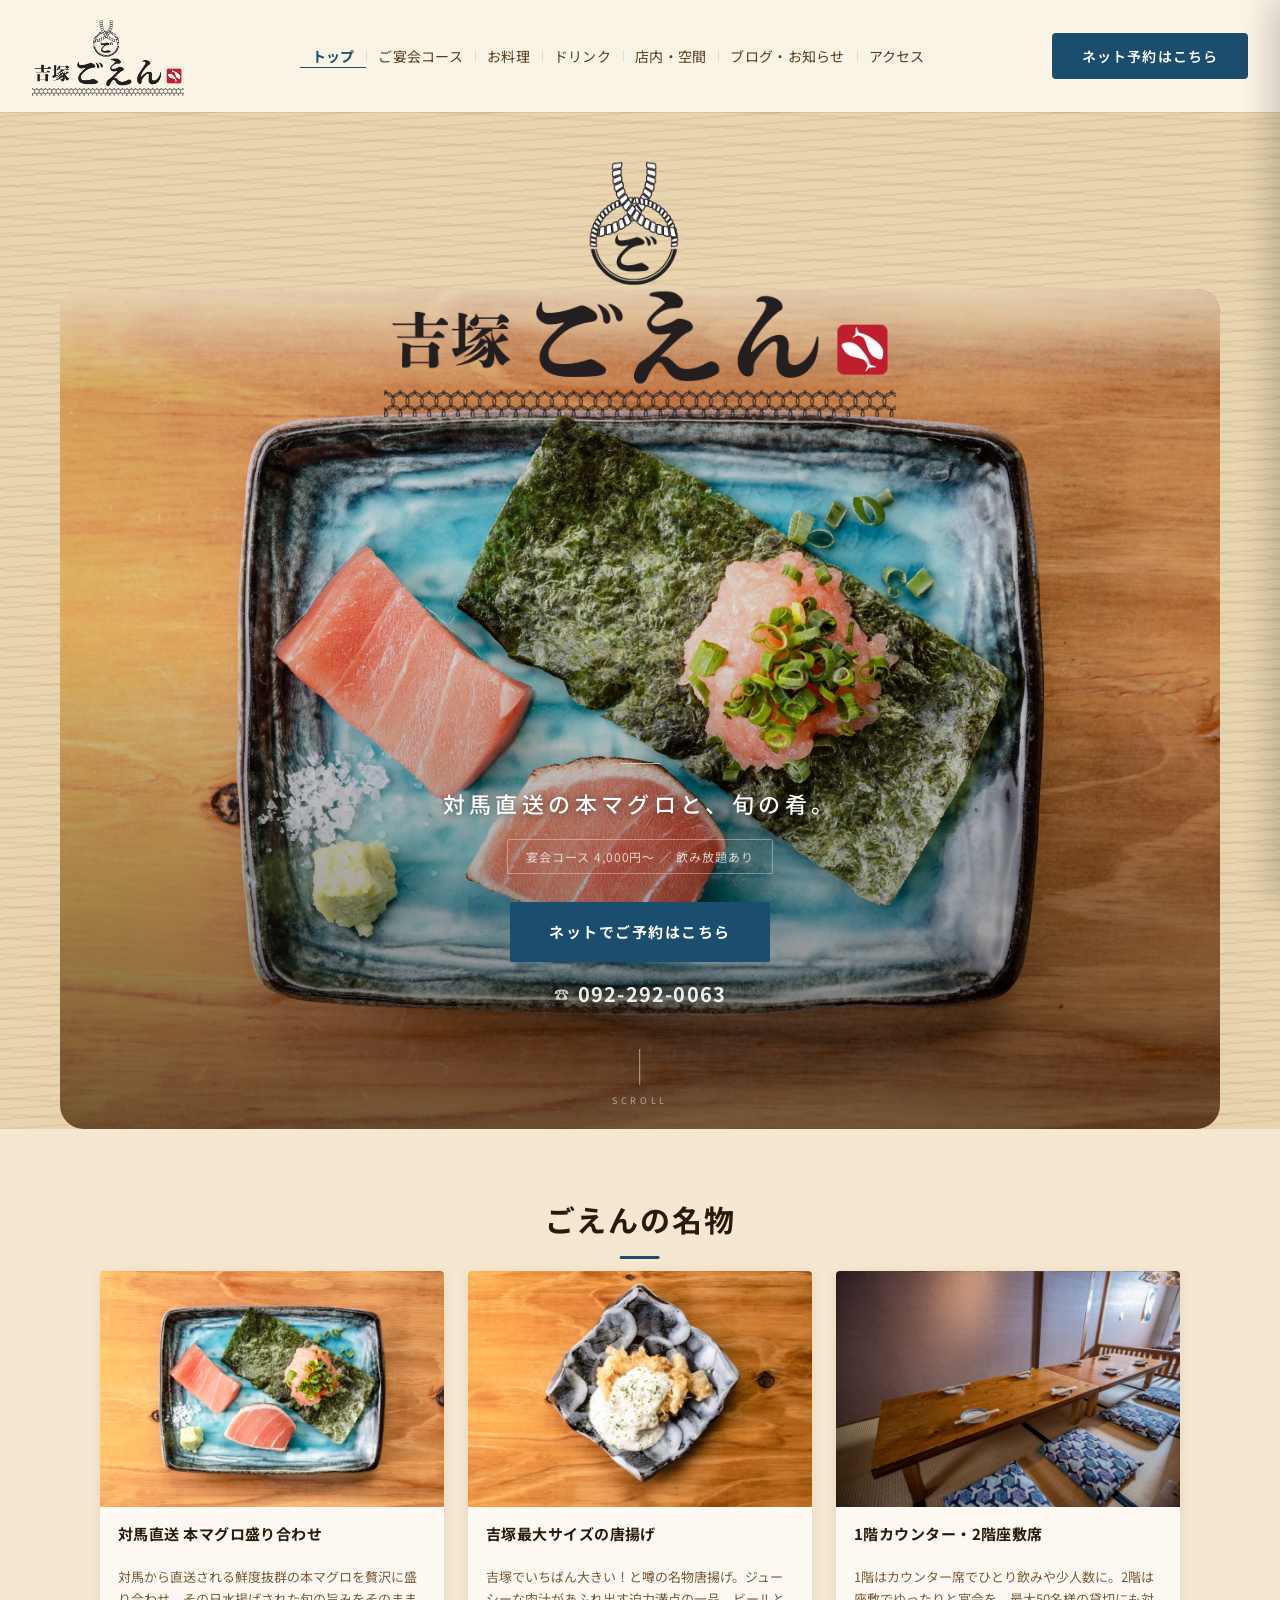
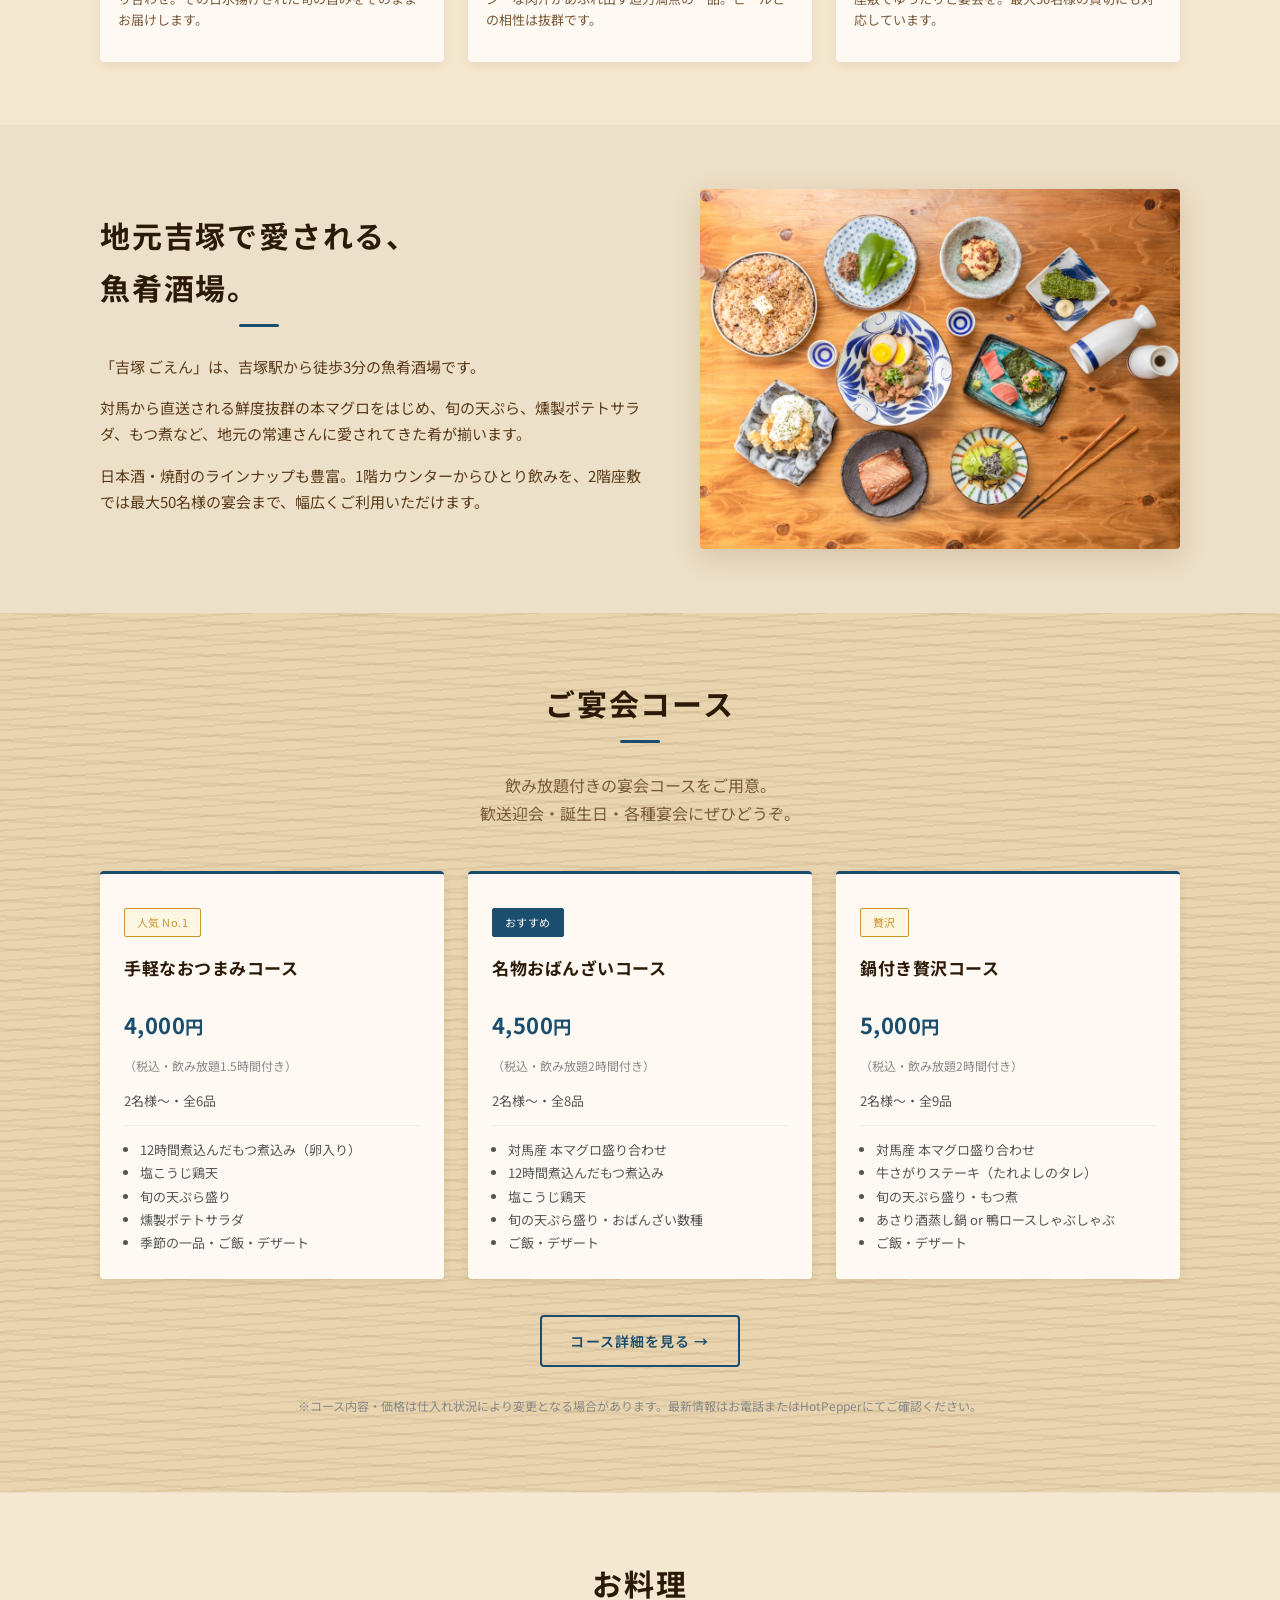
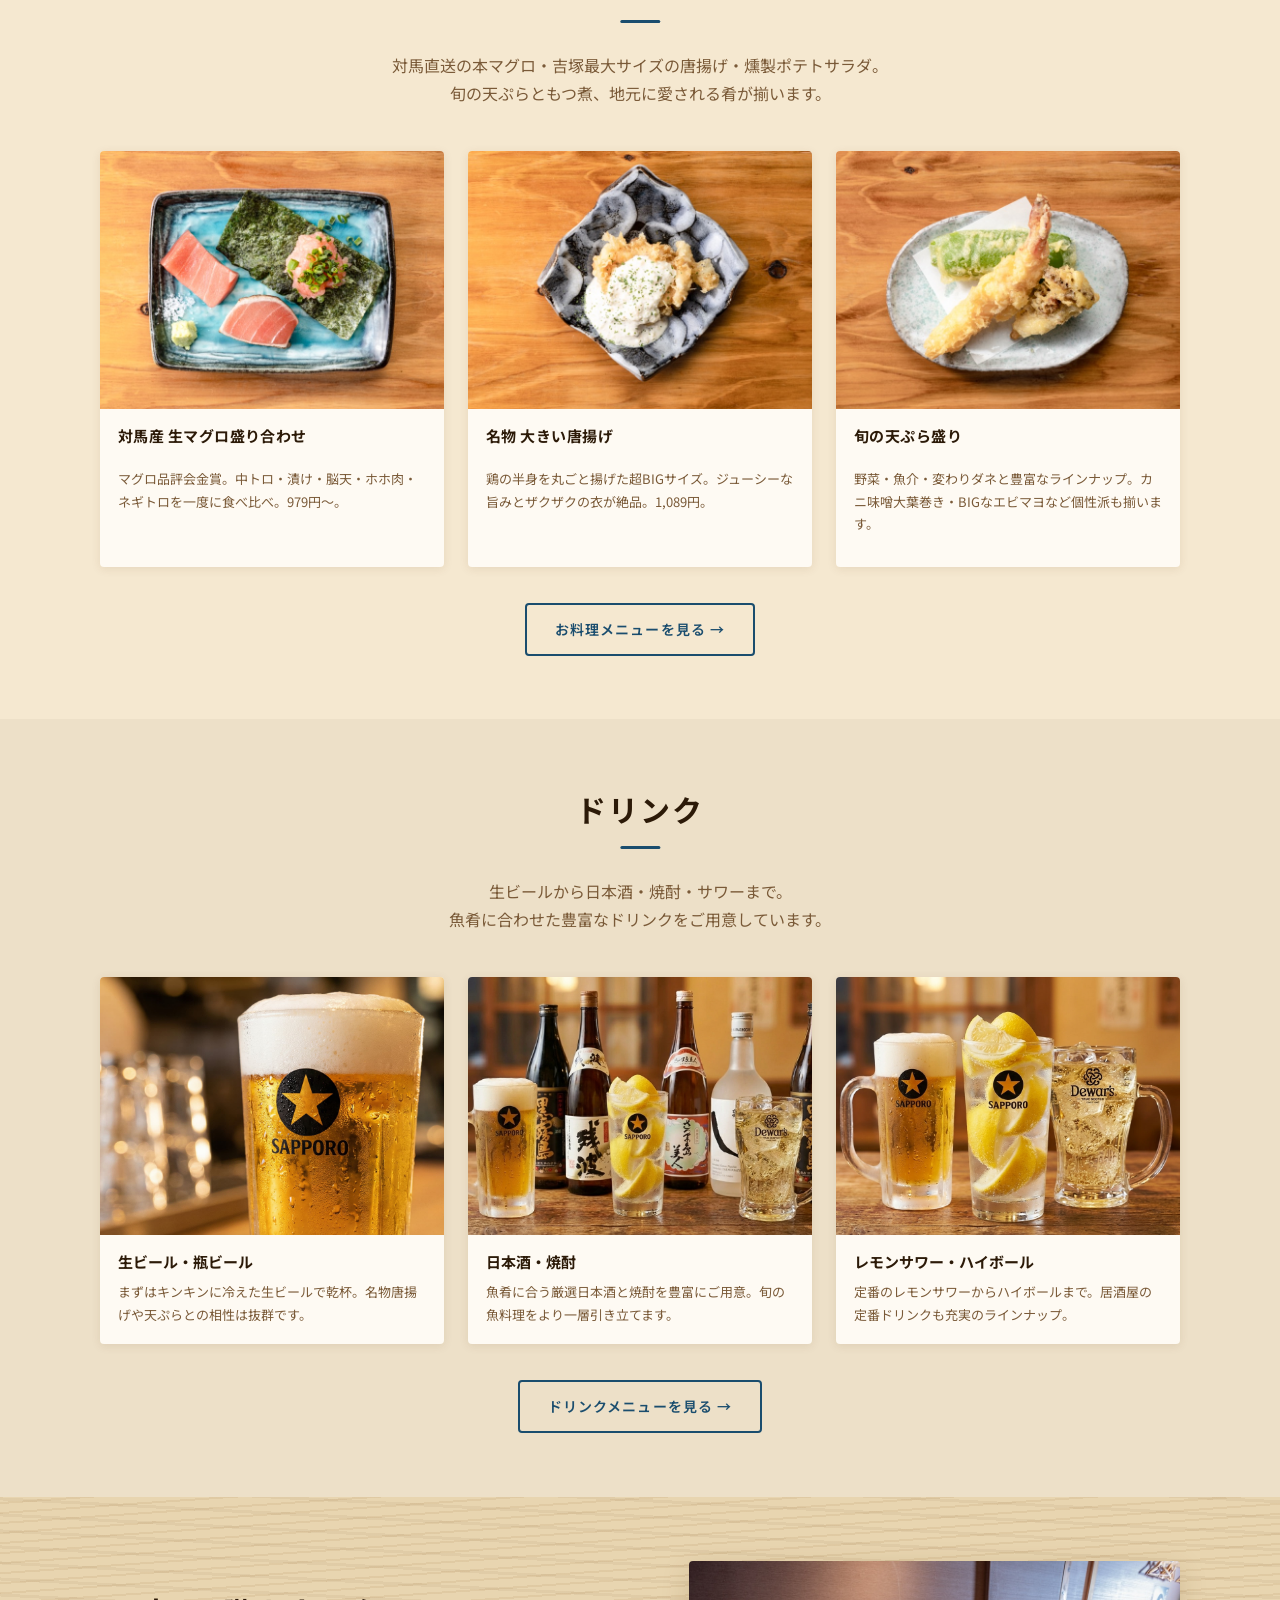
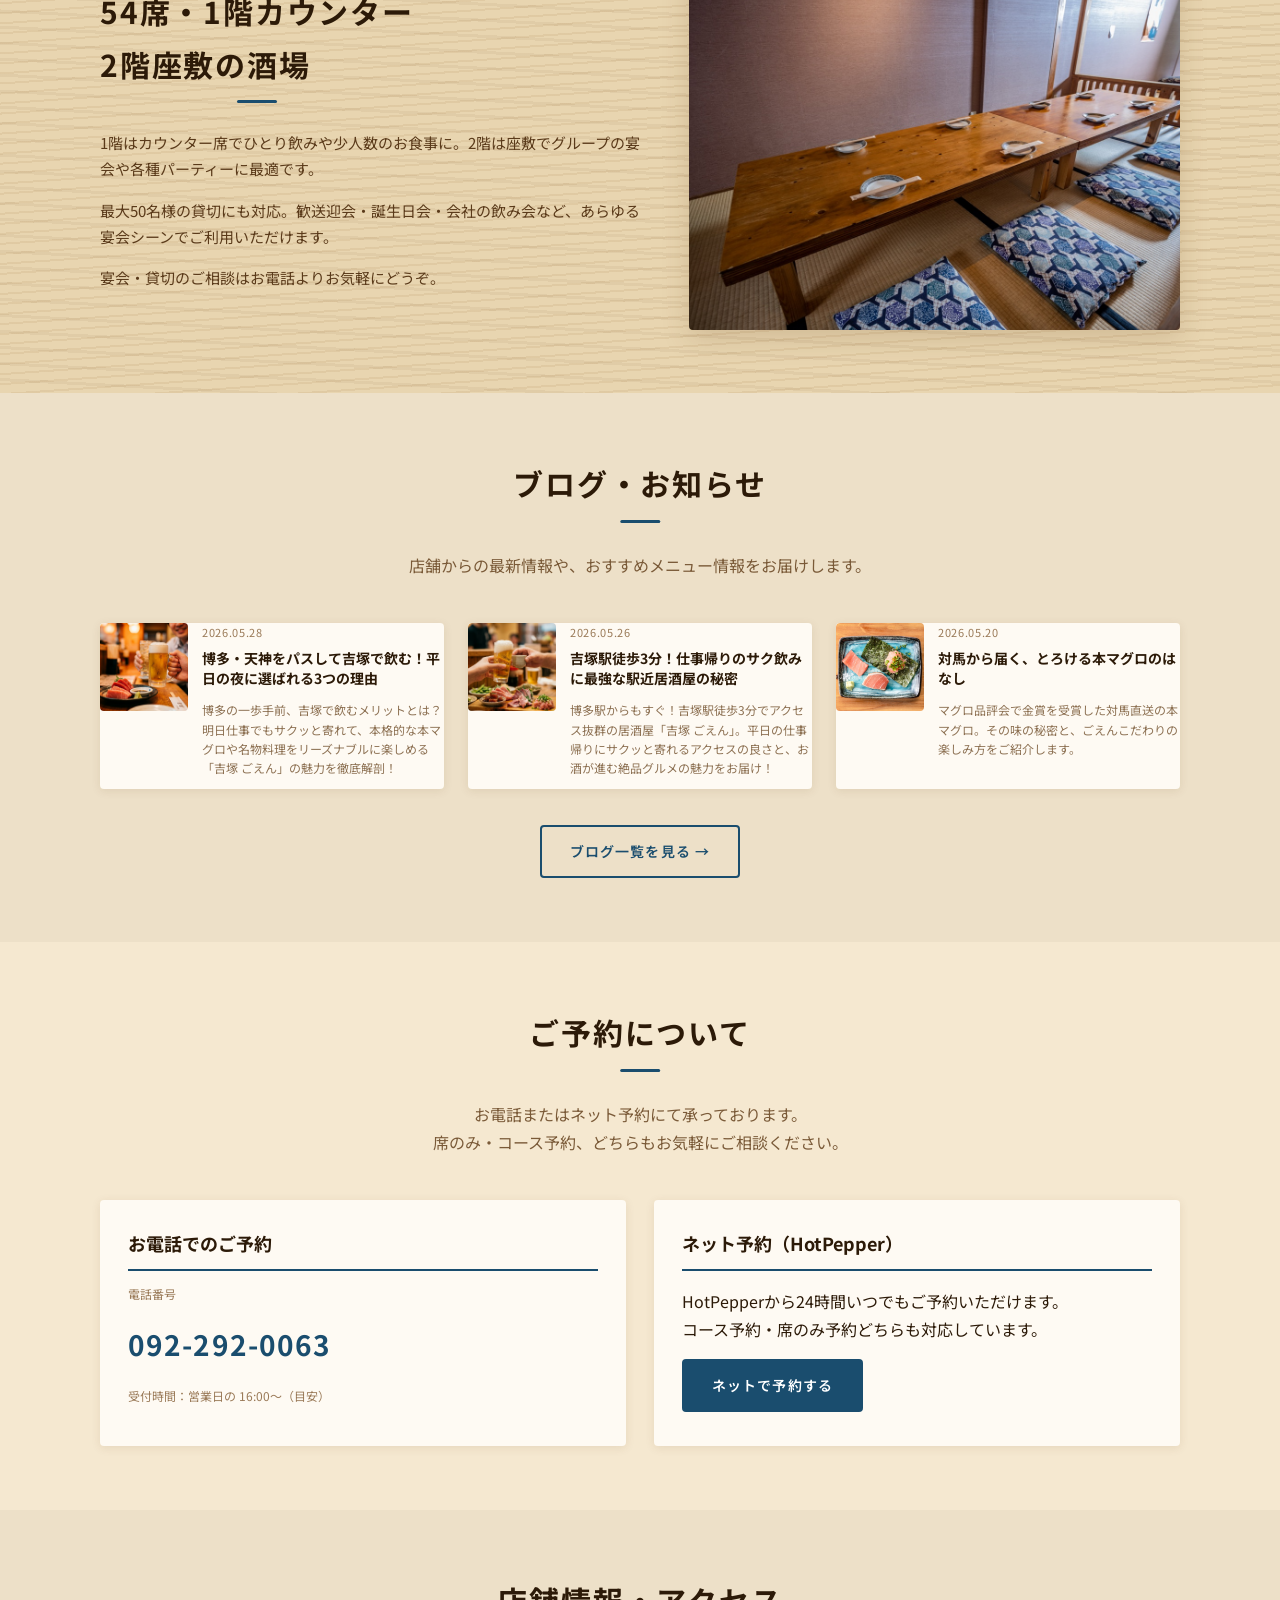
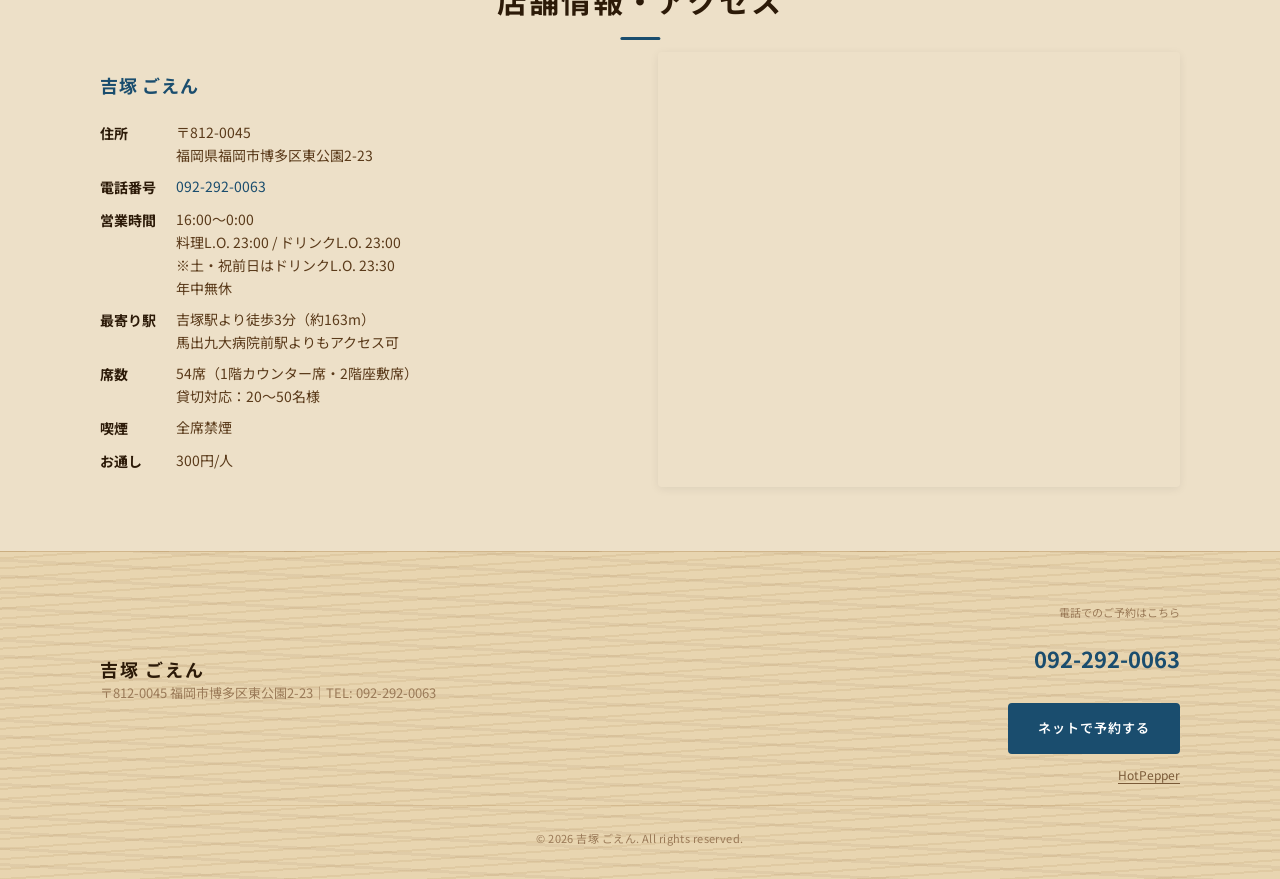
==== commit a531bc75: "白味噌の炊き餃子→燻製ポテトサラダに文言変更（コンセプト・料理セクション） Co-Authored-By: Claude Sonnet 4.6 <noreply@anthropic.com>" ====
--- a/index.html
+++ b/index.html
@@ -304,7 +304,7 @@
           地元吉塚で愛される、<br>魚肴酒場。
         </h2>
         <p>「吉塚 ごえん」は、吉塚駅から徒歩3分の魚肴酒場です。</p>
-        <p>対馬から直送される鮮度抜群の本マグロをはじめ、旬の天ぷら、白味噌の炊き餃子、もつ煮など、地元の常連さんに愛されてきた肴が揃います。</p>
+        <p>対馬から直送される鮮度抜群の本マグロをはじめ、旬の天ぷら、燻製ポテトサラダ、もつ煮など、地元の常連さんに愛されてきた肴が揃います。</p>
         <p>日本酒・焼酎のラインナップも豊富。1階カウンターからひとり飲みを、2階座敷では最大50名様の宴会まで、幅広くご利用いただけます。</p>
       </div>
       <div class="concept-image concept-main-image"></div>
@@ -387,7 +387,7 @@
   <section id="menu" class="section menu">
     <div class="section-inner">
       <h2 class="section-title">お料理</h2>
-      <p class="section-lead">対馬直送の本マグロ・吉塚最大サイズの唐揚げ・白味噌の炊き餃子。<br>旬の天ぷらともつ煮、地元に愛される肴が揃います。</p>
+      <p class="section-lead">対馬直送の本マグロ・吉塚最大サイズの唐揚げ・燻製ポテトサラダ。<br>旬の天ぷらともつ煮、地元に愛される肴が揃います。</p>
 
       <div class="menu-grid">
         <article class="menu-card">
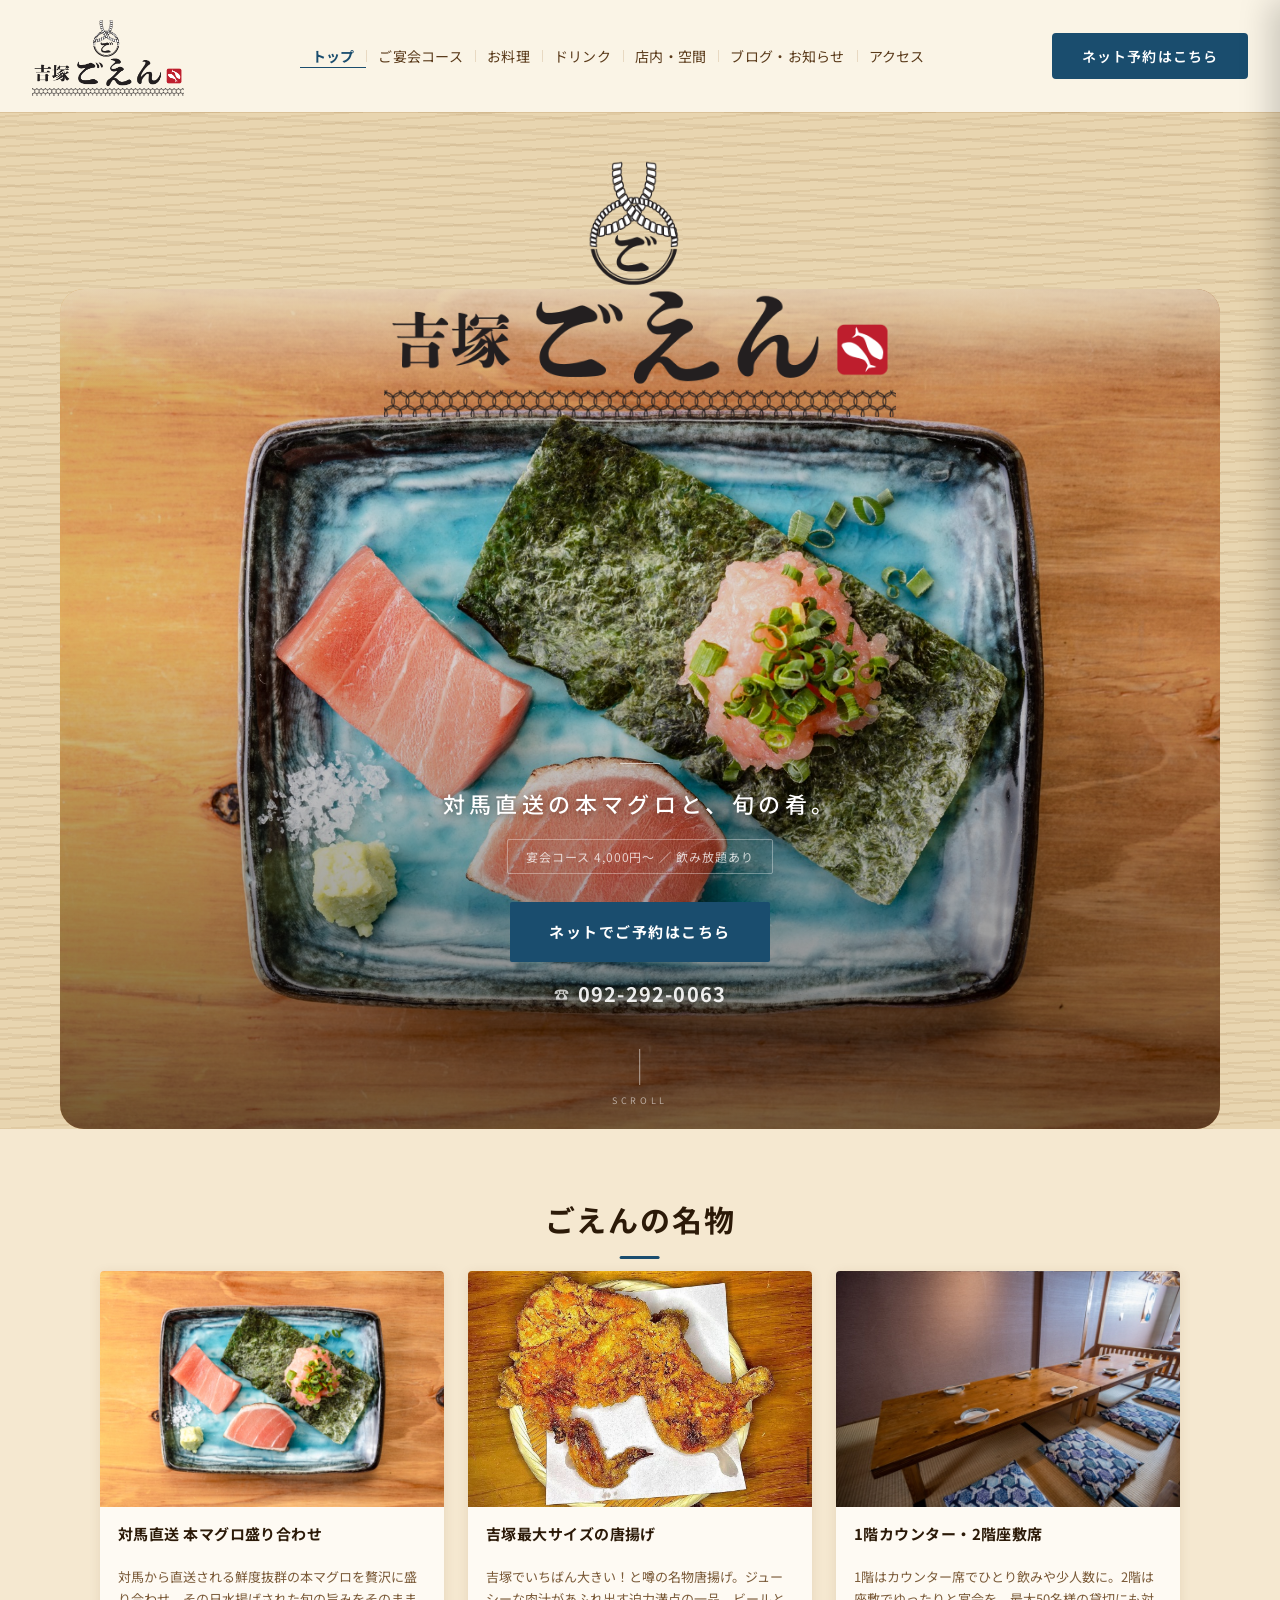
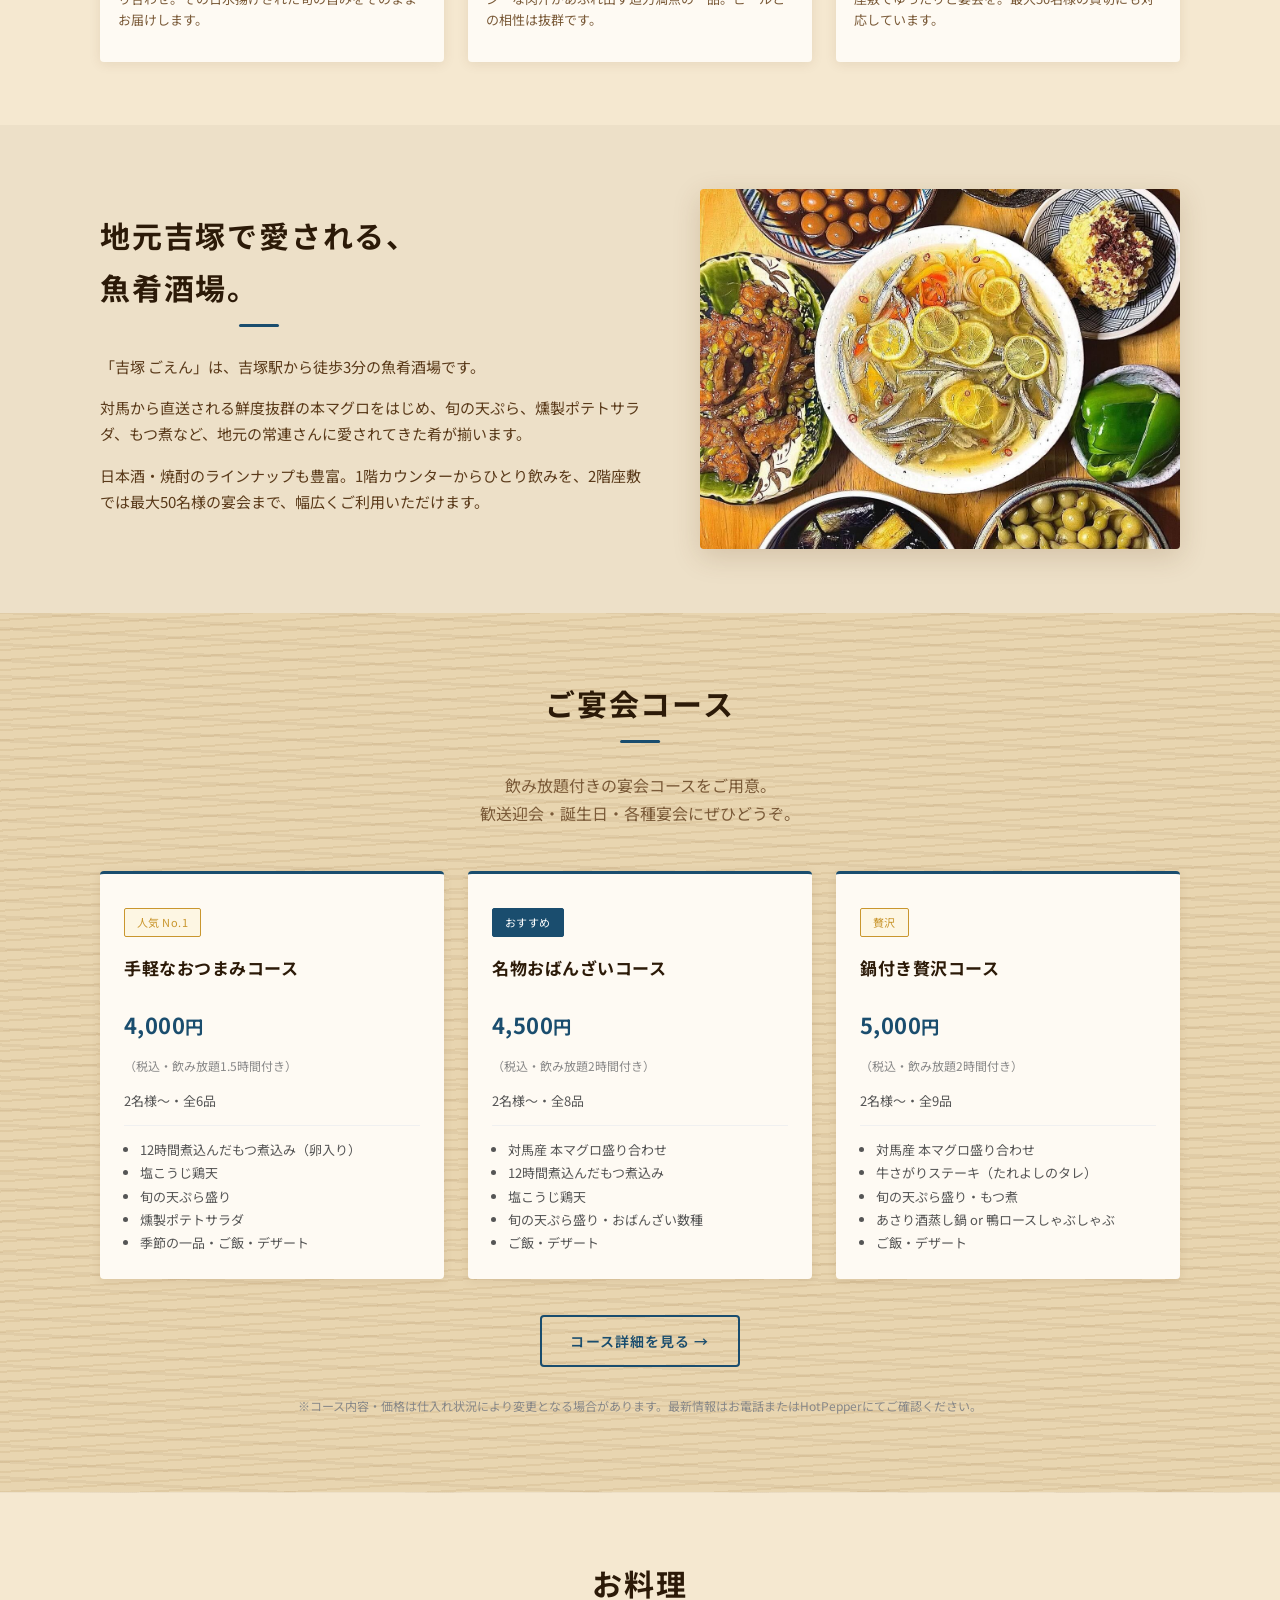
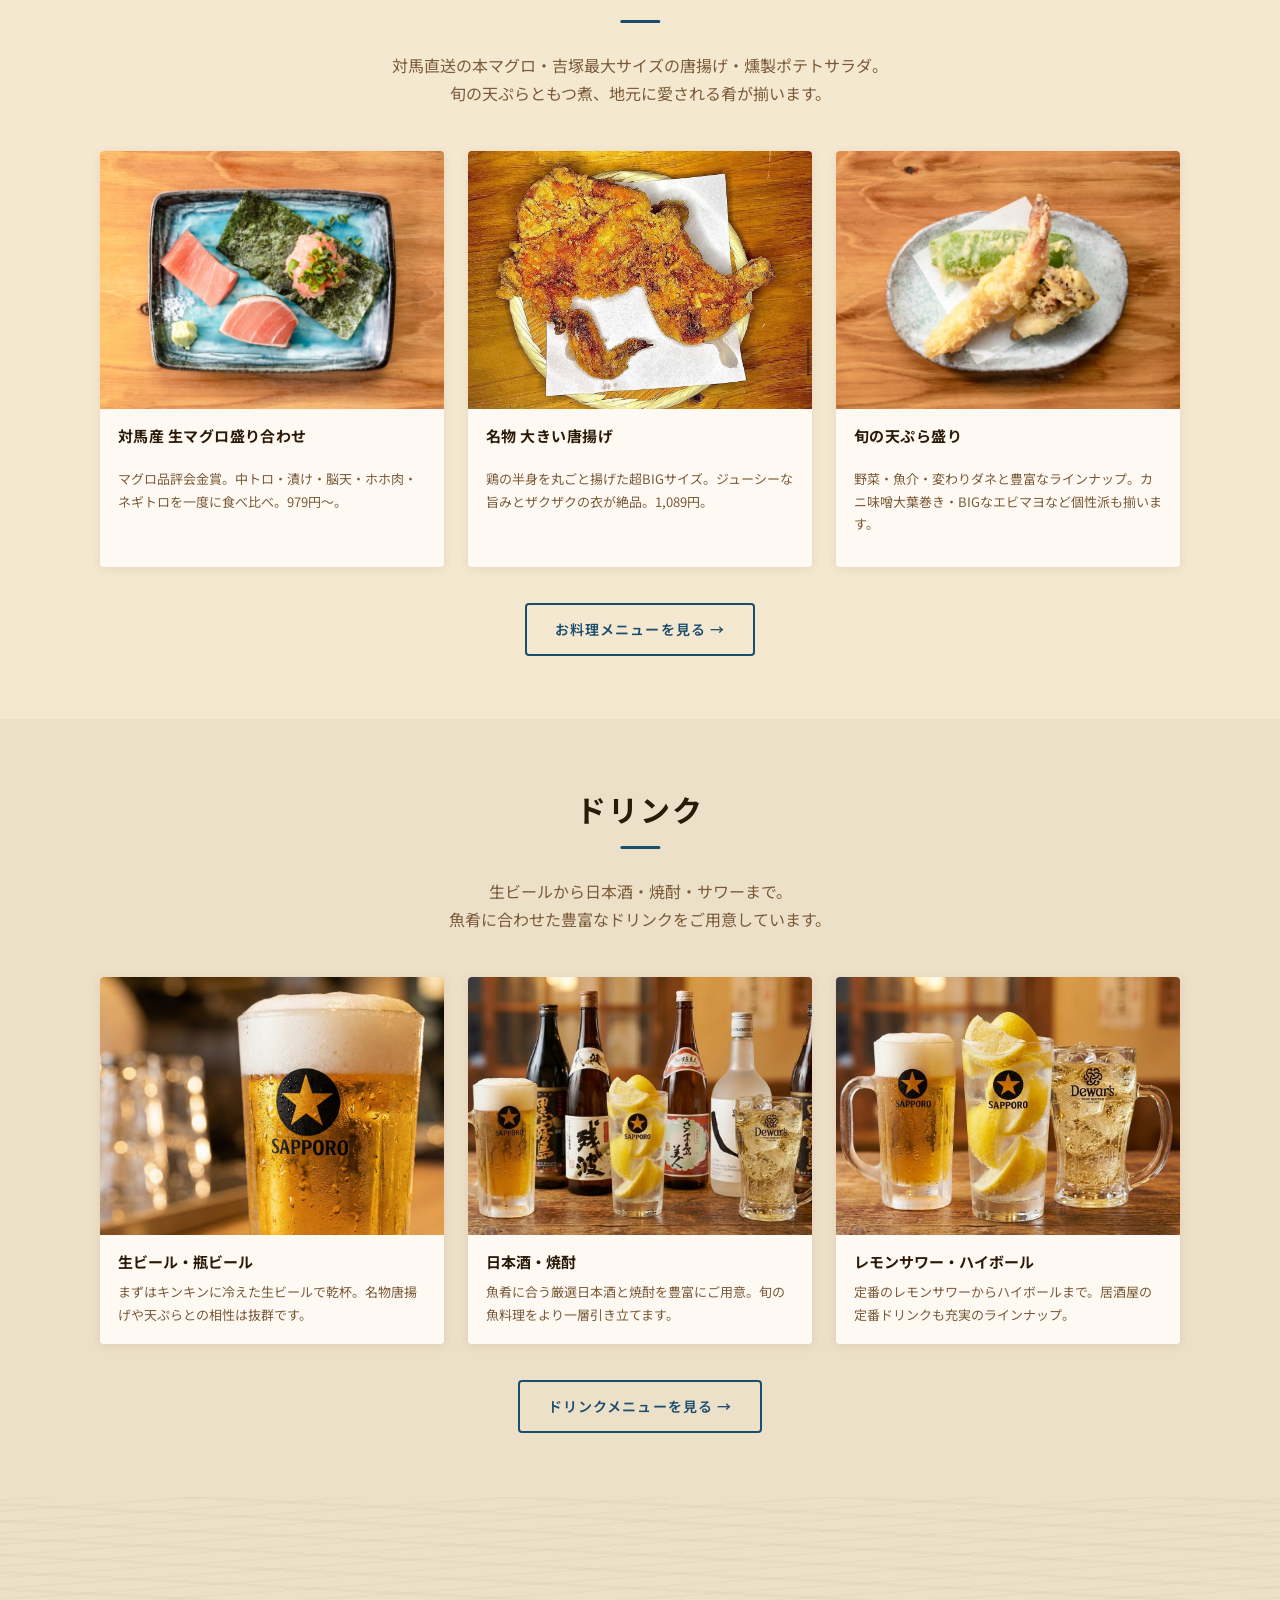
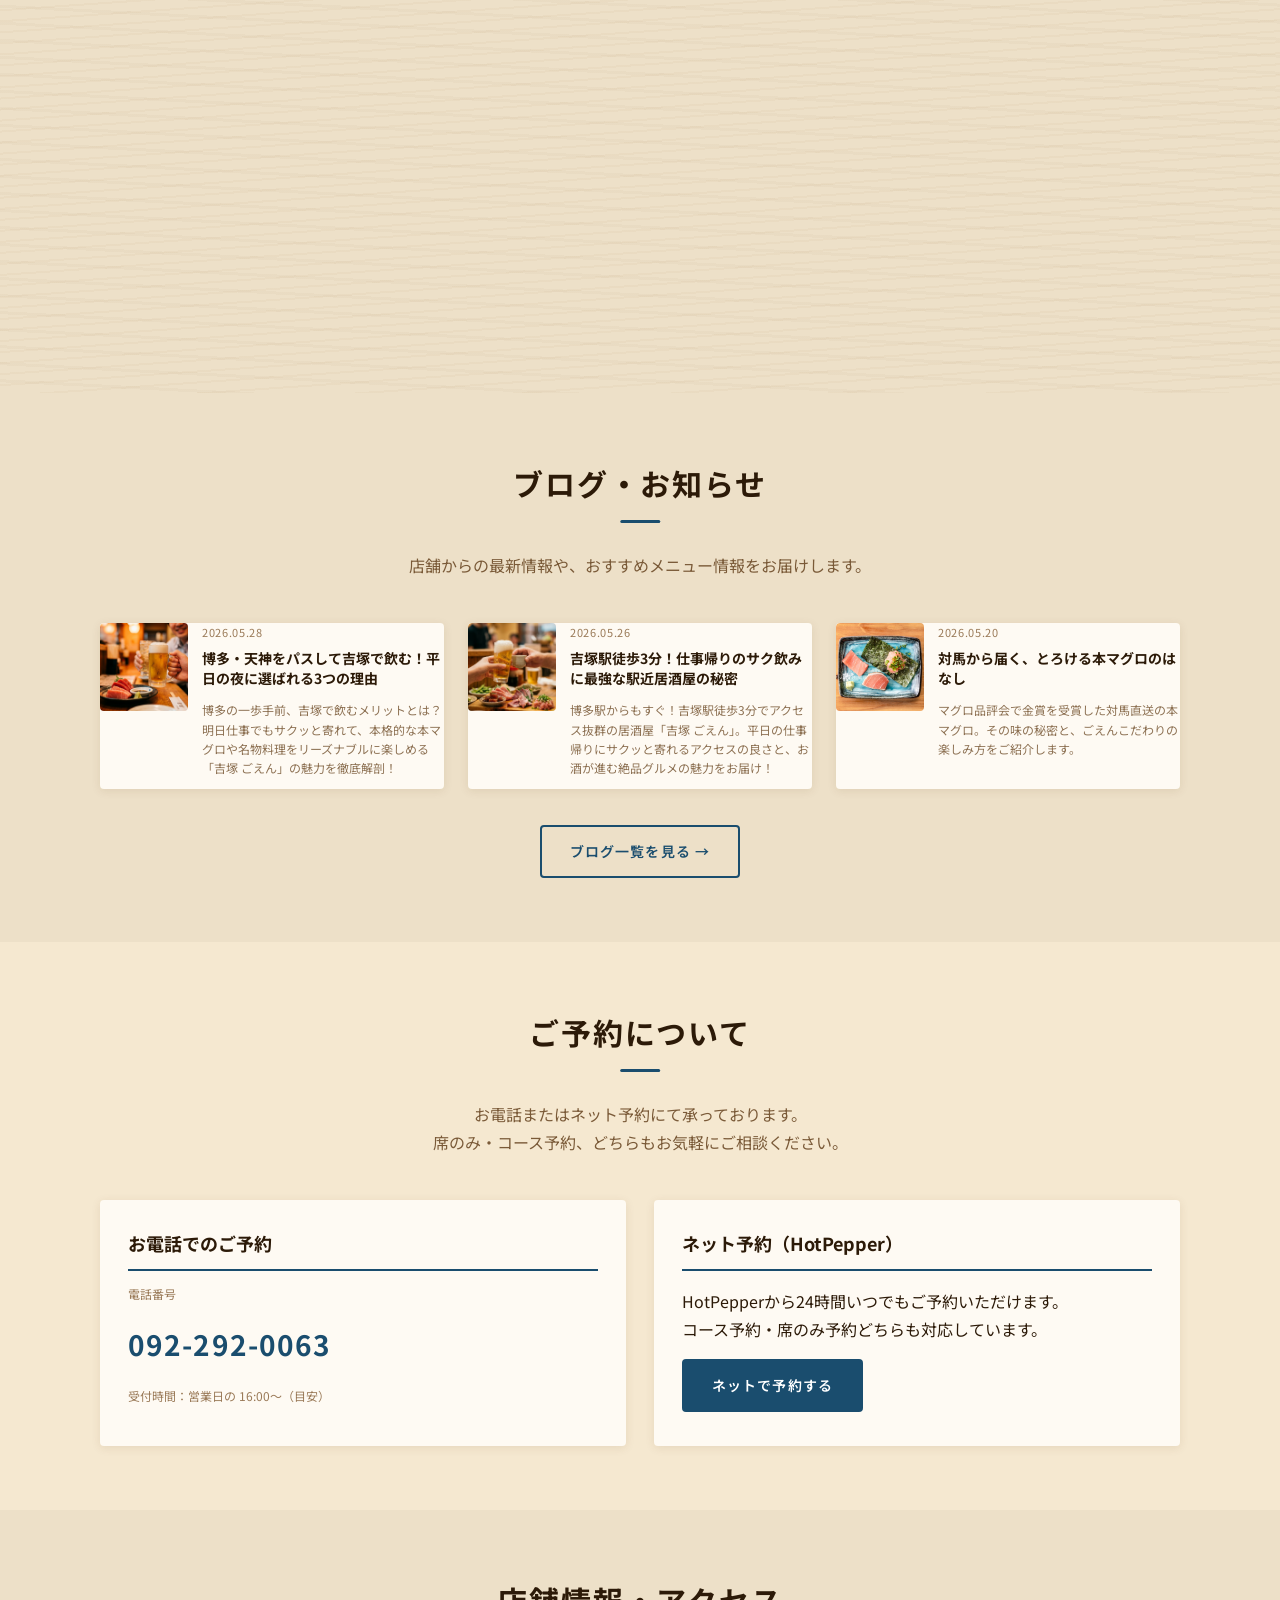
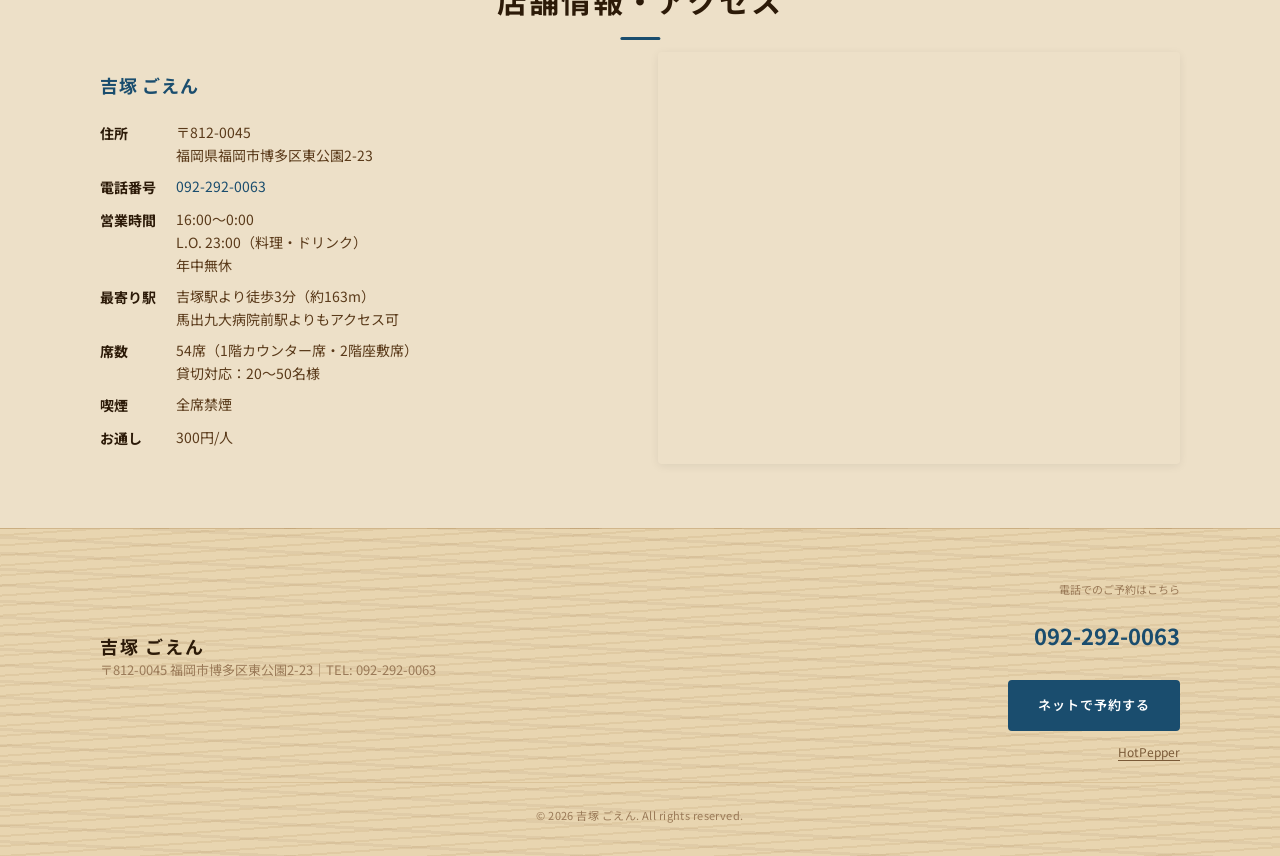
==== commit b3b42cc0: "営業時間のL.O.を23:00一律に修正（土祝前日の表記を削除） Co-Authored-By: Claude Sonnet 4.6 <noreply@anthropic.com>" ====
--- a/index.html
+++ b/index.html
@@ -89,7 +89,7 @@
       "name": "吉塚 ごえんの営業時間は？",
       "acceptedAnswer": {
         "@type": "Answer",
-        "text": "毎日16時〜24時（料理L.O. 23:00、ドリンクL.O. 23:00）営業しています。年中無休です。"
+        "text": "毎日16時〜深夜0時（L.O. 23:00）営業しています。年中無休です。"
       }
     },
     {
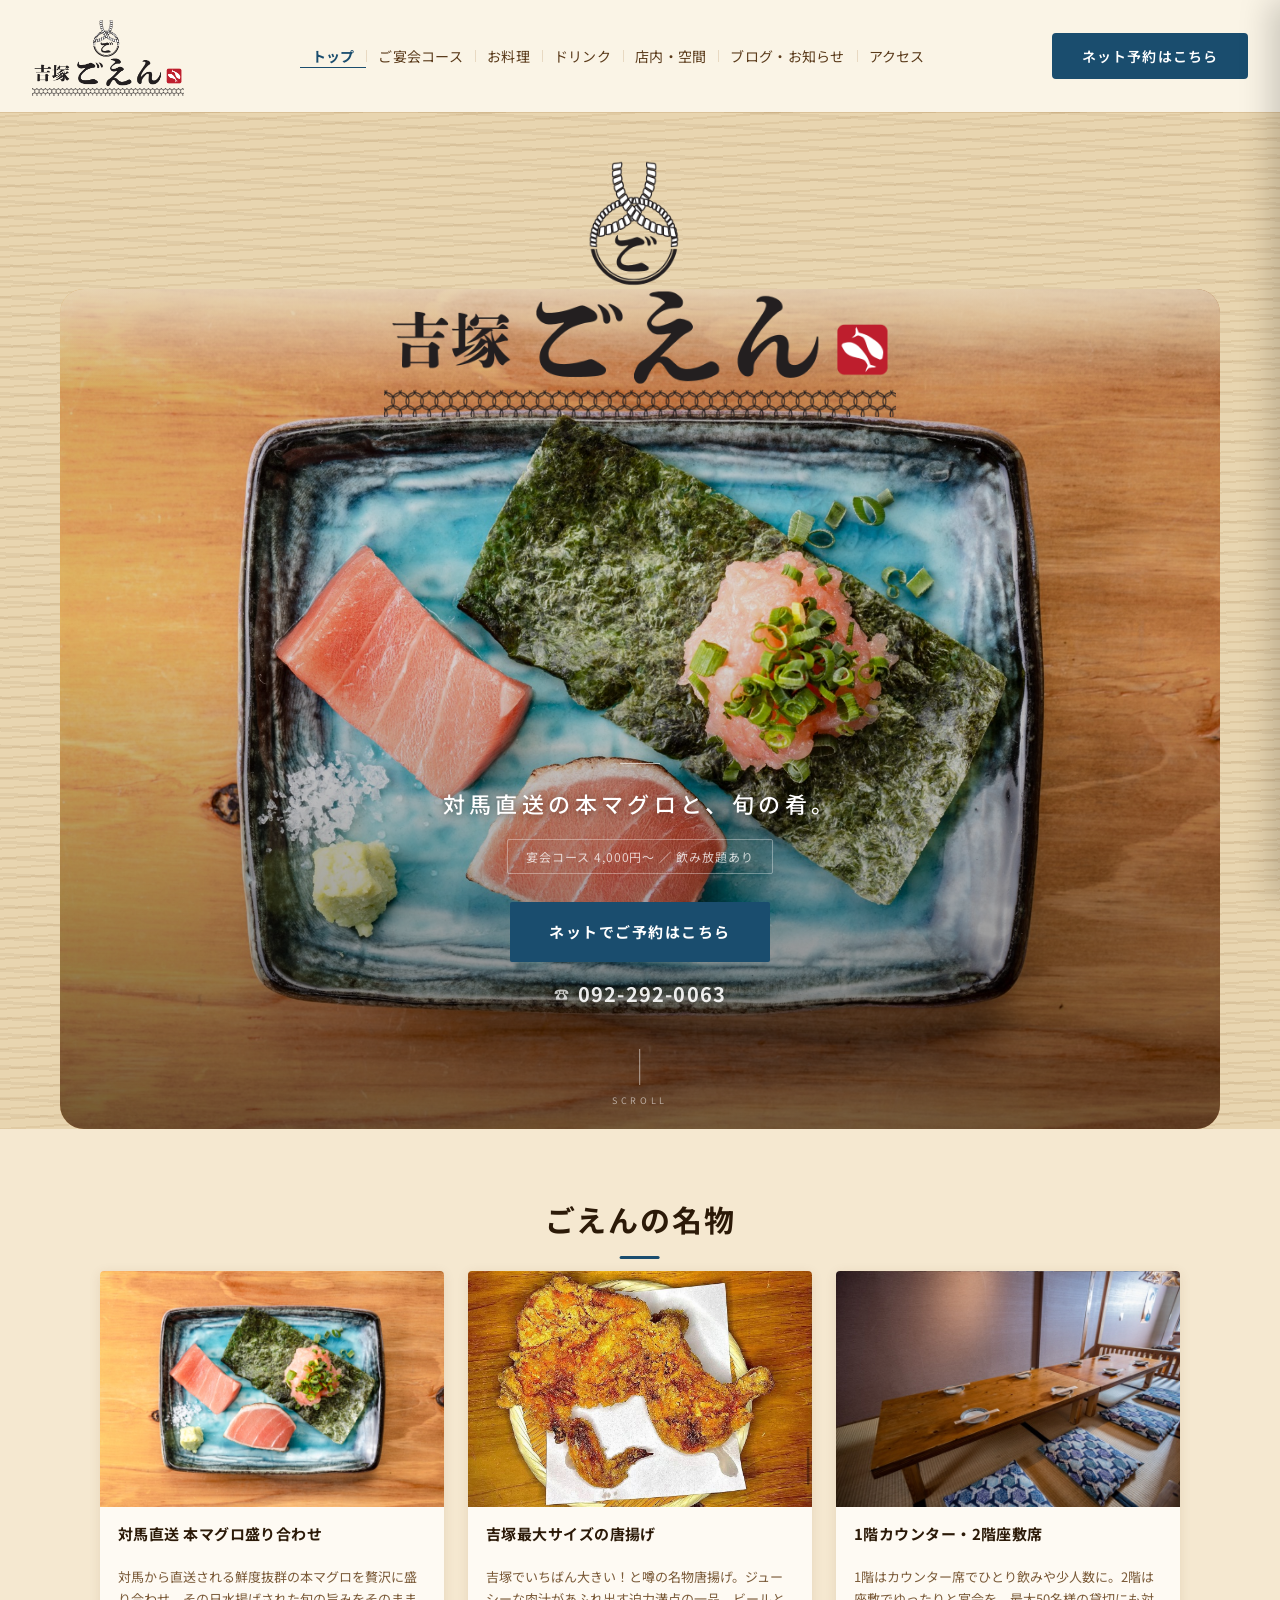
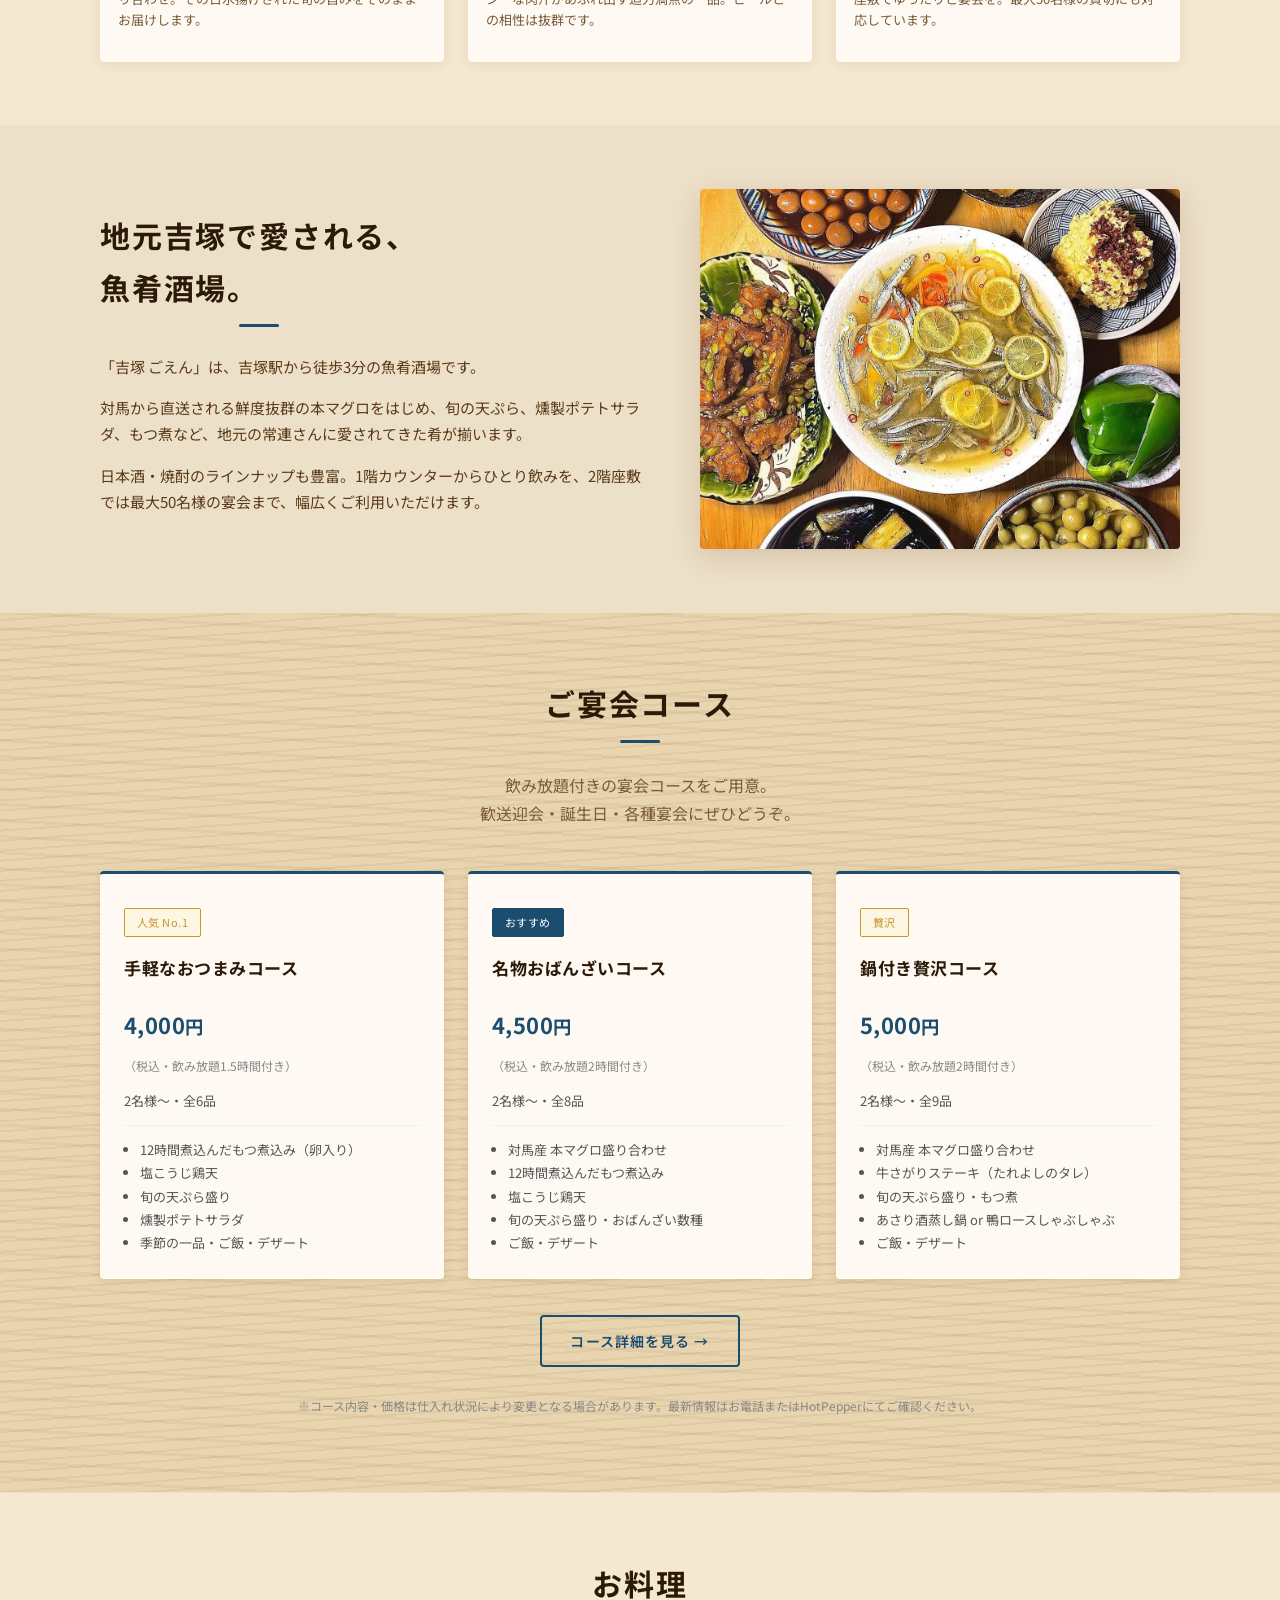
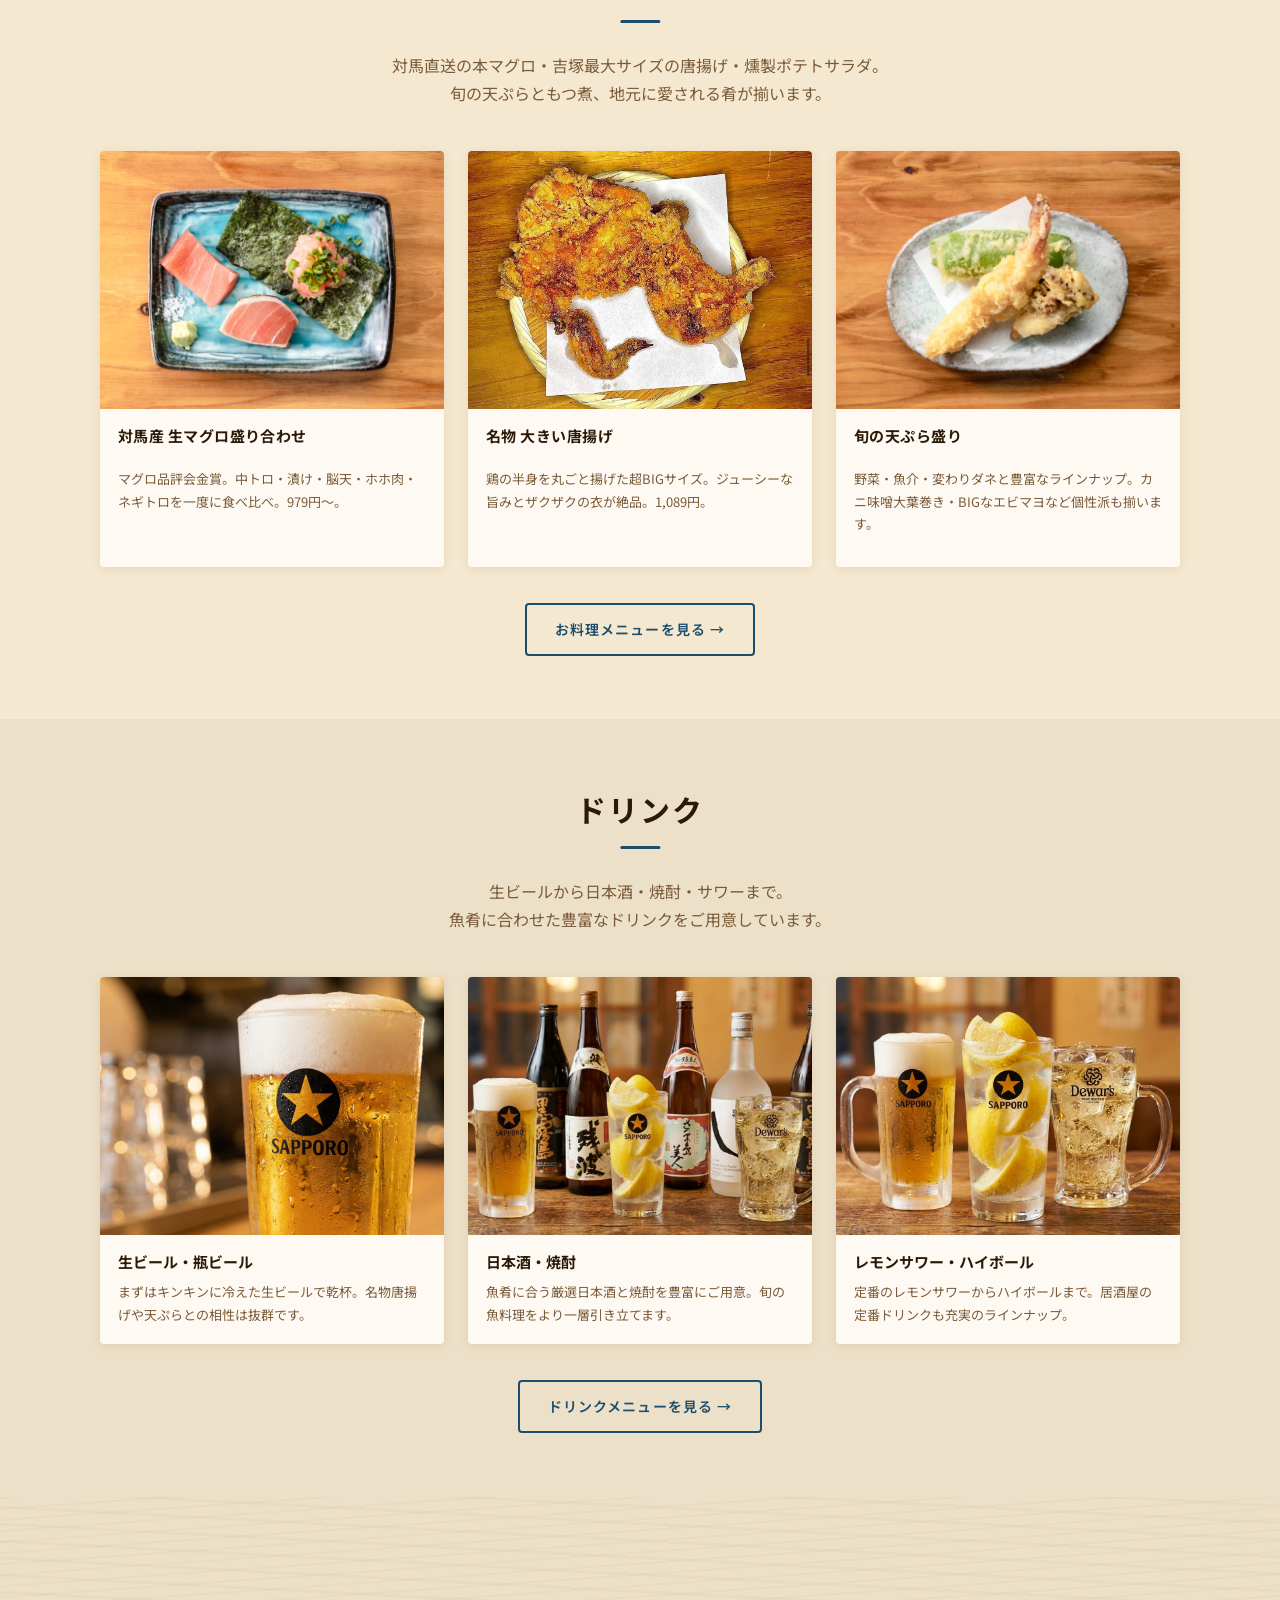
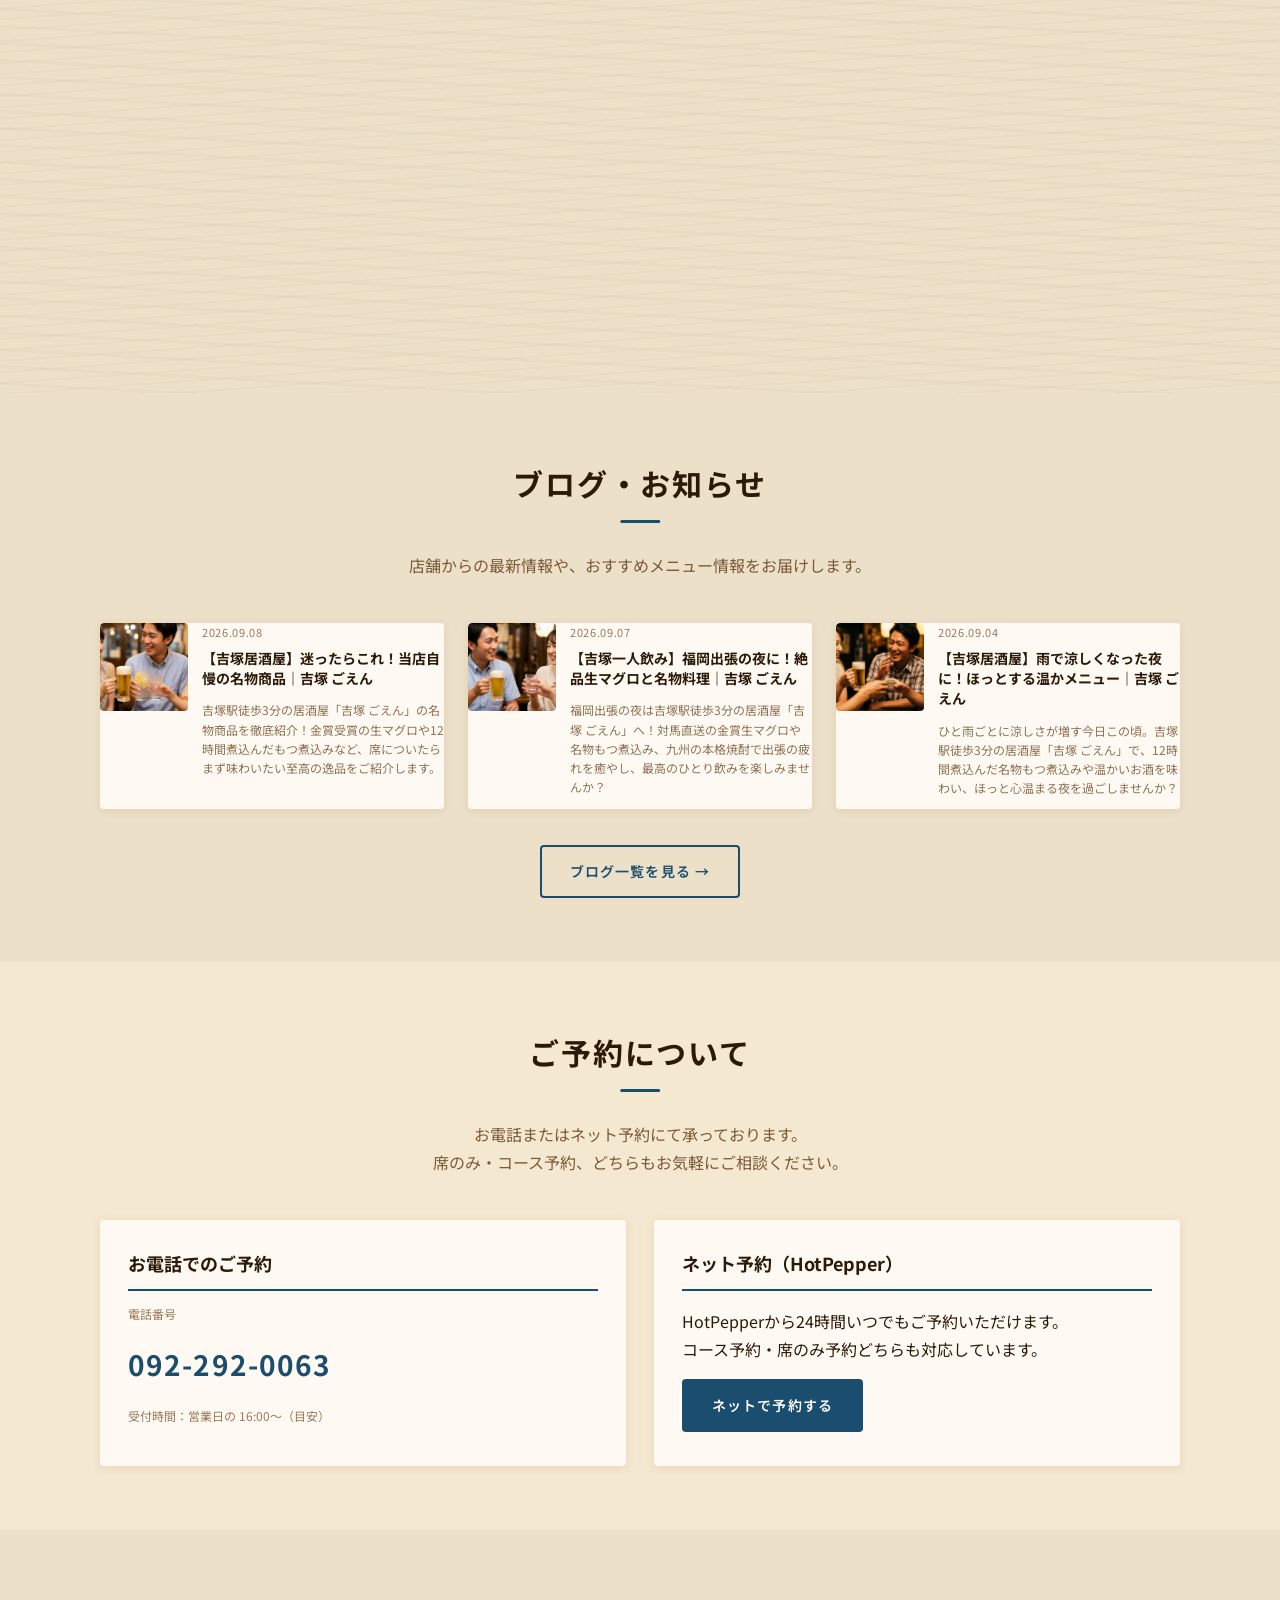
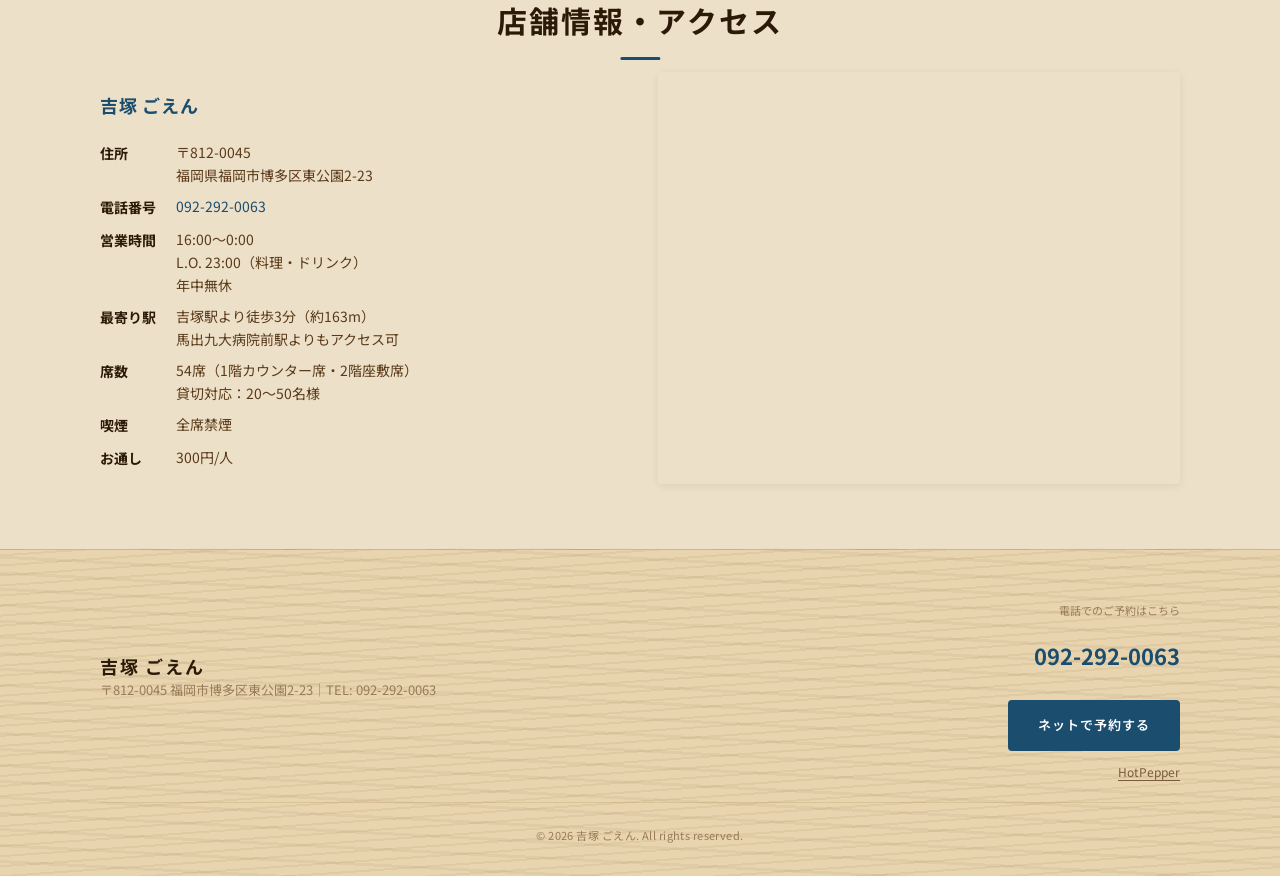
==== commit 7fc4c2c3: "SEO: 内部リンクを絶対パス(/)化・記事ページに動的canonical追加 - partials/header.html ほか: ./index.html 等の相対リンクを / 形式に統一   （" ====
--- a/index.html
+++ b/index.html
@@ -374,7 +374,7 @@
       </div>
 
       <div class="more-link">
-        <a class="btn-secondary" href="./course.html">コース詳細を見る →</a>
+        <a class="btn-secondary" href="/course.html">コース詳細を見る →</a>
       </div>
 
       <p class="course-note">
@@ -408,7 +408,7 @@
       </div>
 
       <div class="more-link">
-        <a href="./menu.html" class="btn-secondary">お料理メニューを見る →</a>
+        <a href="/menu.html" class="btn-secondary">お料理メニューを見る →</a>
       </div>
     </div>
   </section>
@@ -438,7 +438,7 @@
       </div>
 
       <div class="more-link">
-        <a href="./drink.html" class="btn-secondary">ドリンクメニューを見る →</a>
+        <a href="/drink.html" class="btn-secondary">ドリンクメニューを見る →</a>
       </div>
     </div>
   </section>
@@ -466,7 +466,7 @@
 
       <div class="blog-grid" id="blog-latest-grid">
         <article class="blog-card">
-          <a href="./blog/">
+          <a href="/blog/">
             <div class="blog-body" style="padding:24px;">
               <h3 class="blog-title">ブログ一覧を見る</h3>
               <p class="blog-excerpt">最新情報やおすすめ記事を掲載しています。</p>
@@ -476,7 +476,7 @@
       </div>
 
       <div class="more-link">
-        <a href="./blog/" class="btn-secondary">ブログ一覧を見る →</a>
+        <a href="/blog/" class="btn-secondary">ブログ一覧を見る →</a>
       </div>
     </div>
   </section>
@@ -529,7 +529,7 @@
         const el  = document.createElement('article');
         el.className = 'blog-card';
         el.innerHTML = `
-          <a href="./blog/posts/post?slug=${encodeURIComponent(p.slug)}">
+          <a href="/blog/posts/post?slug=${encodeURIComponent(p.slug)}">
             <div class="blog-image" style="${bg}"></div>
             <div class="blog-body">
               <time class="blog-date" datetime="${esc(p.date)}">${fmtDate(p.date)}</time>
@@ -543,7 +543,7 @@
     .catch(() => {
       grid.innerHTML = `
         <article class="blog-card">
-          <a href="./blog/">
+          <a href="/blog/">
             <div class="blog-body" style="padding:24px;">
               <h3 class="blog-title">ブログ一覧を見る</h3>
               <p class="blog-excerpt">最新情報やおすすめ記事を掲載しています。</p>
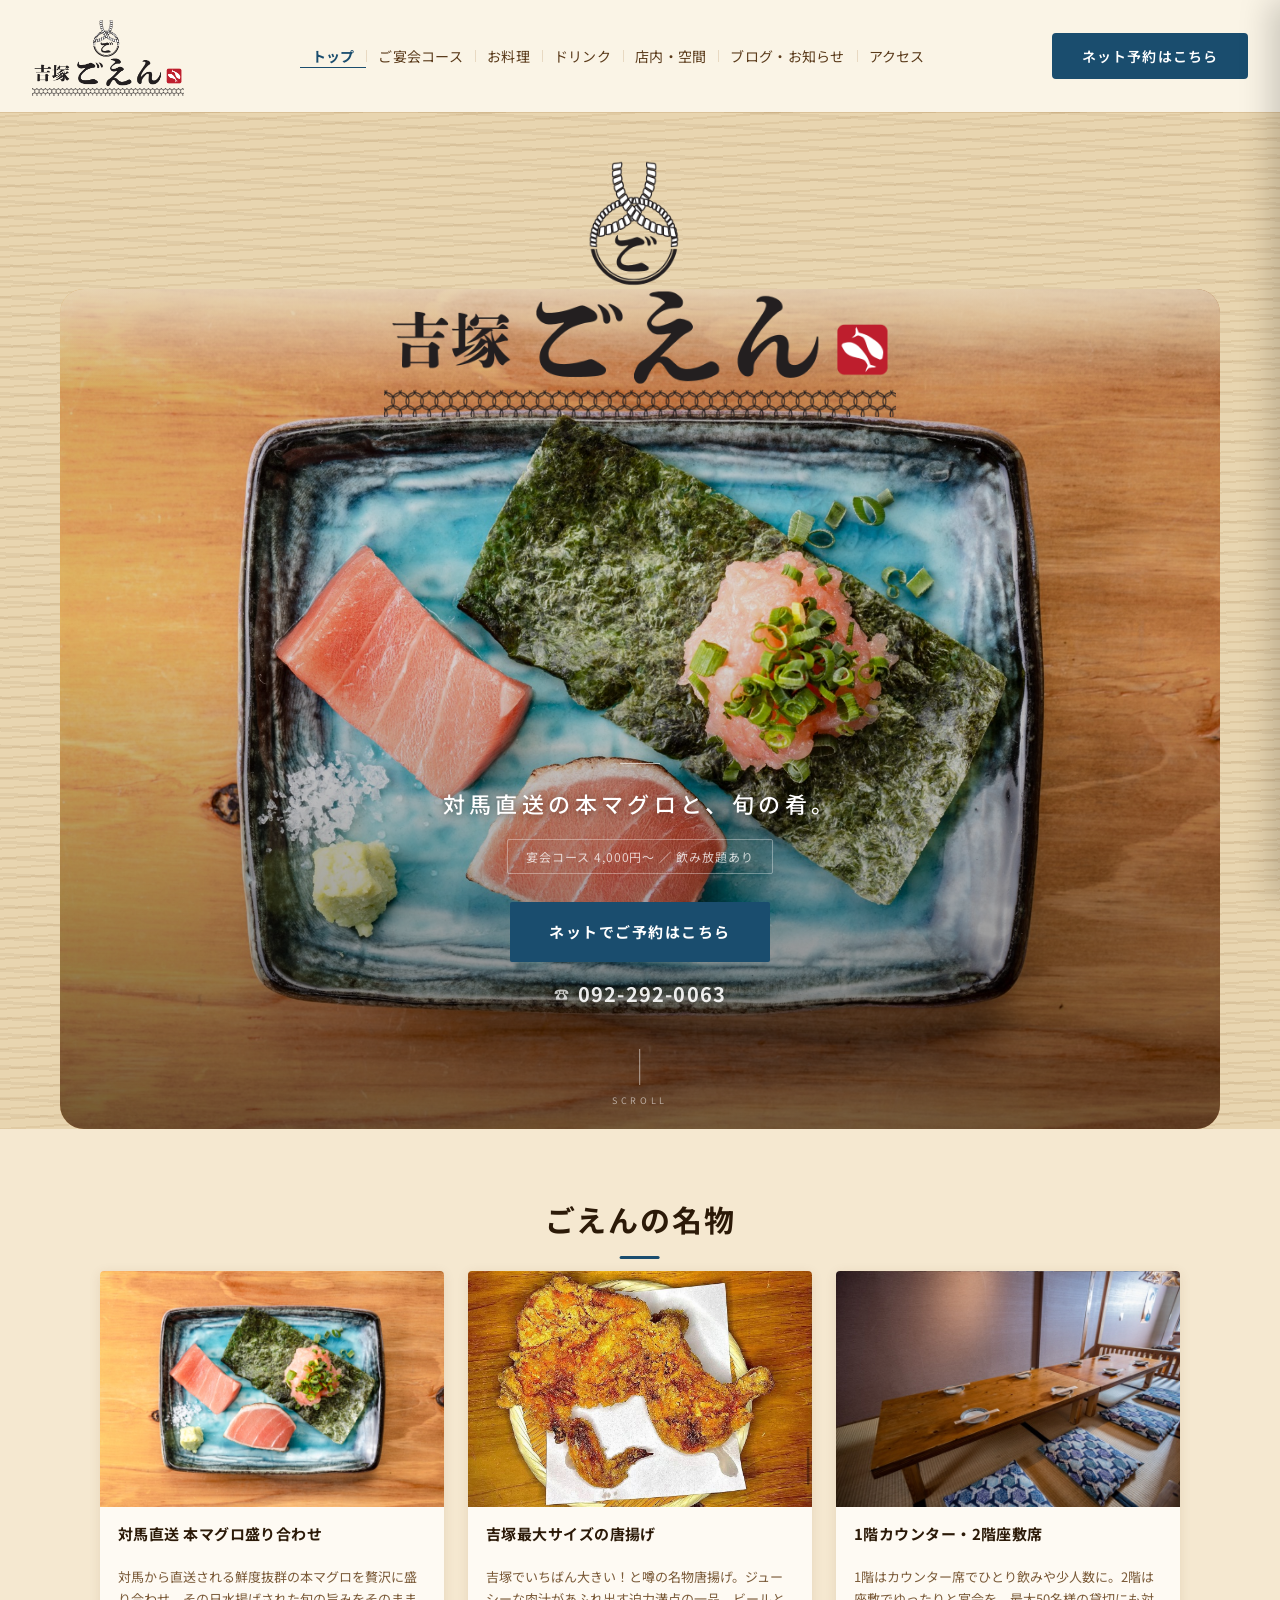
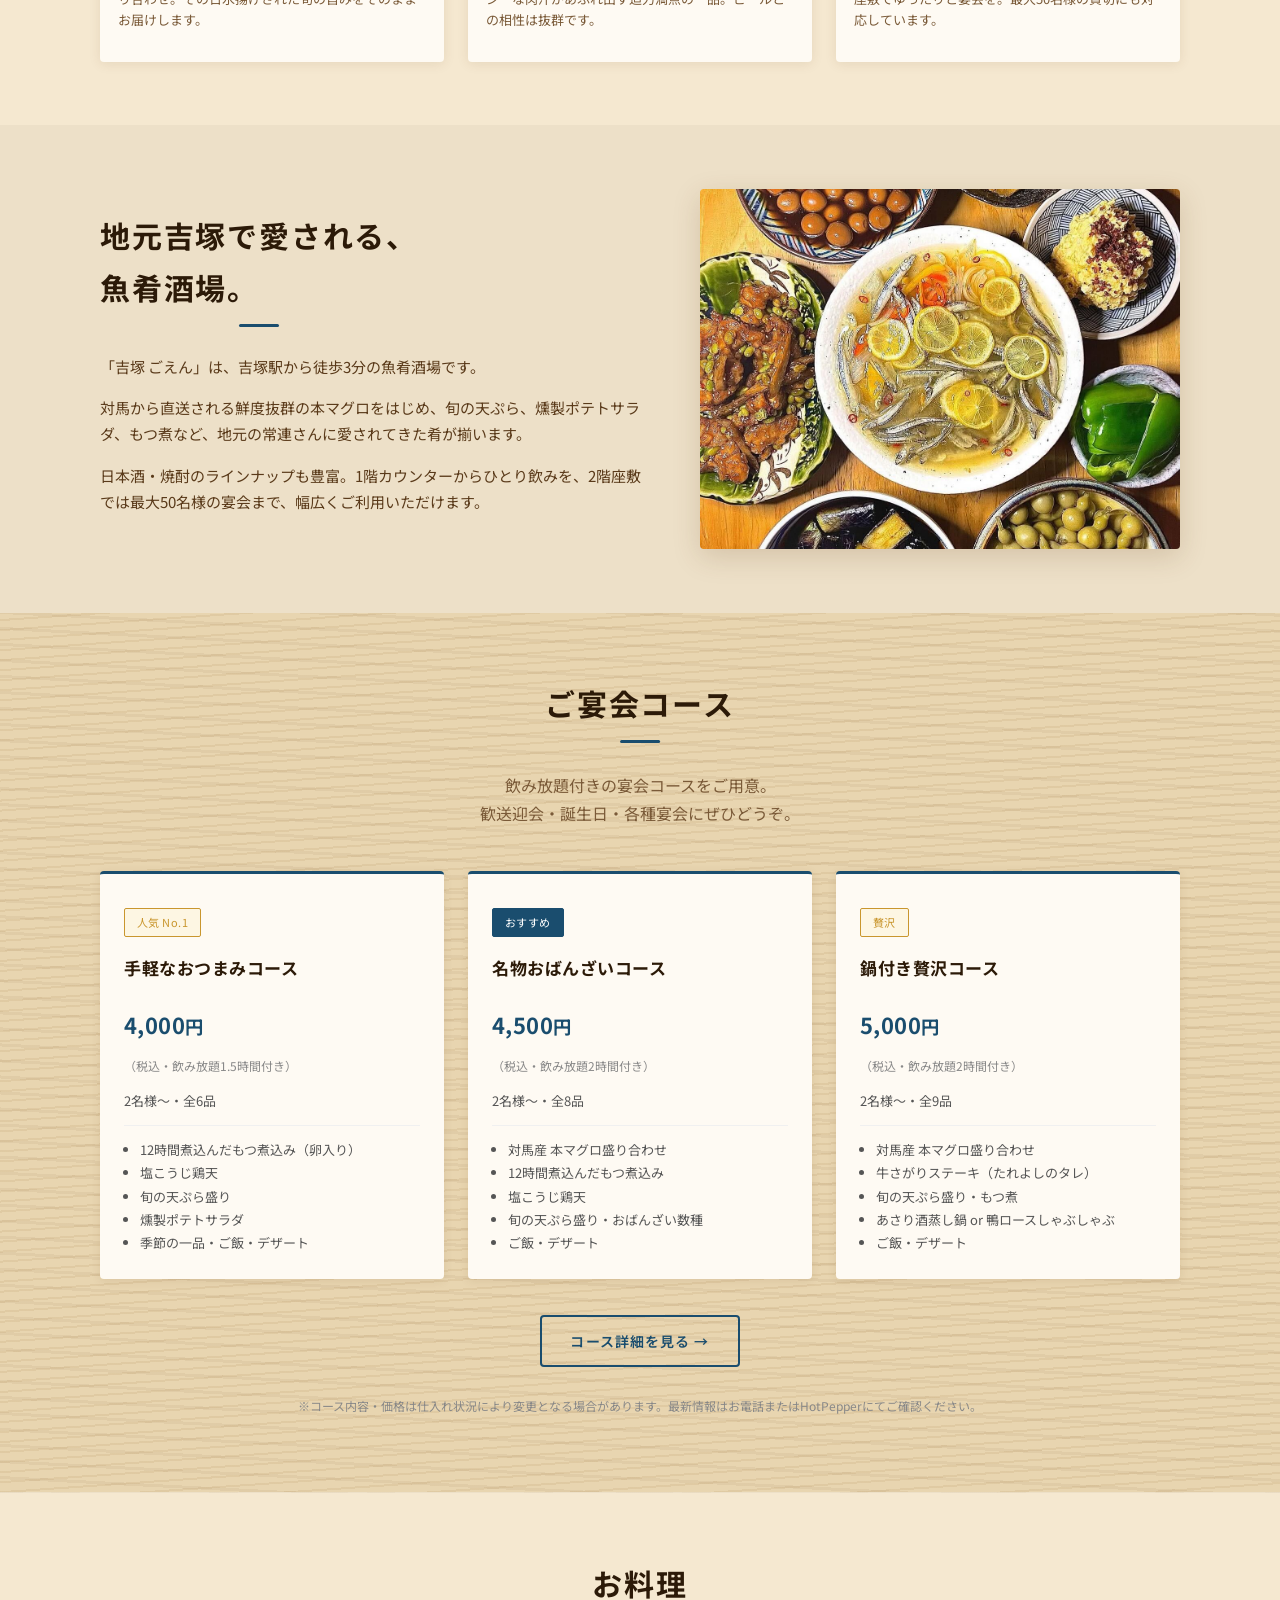
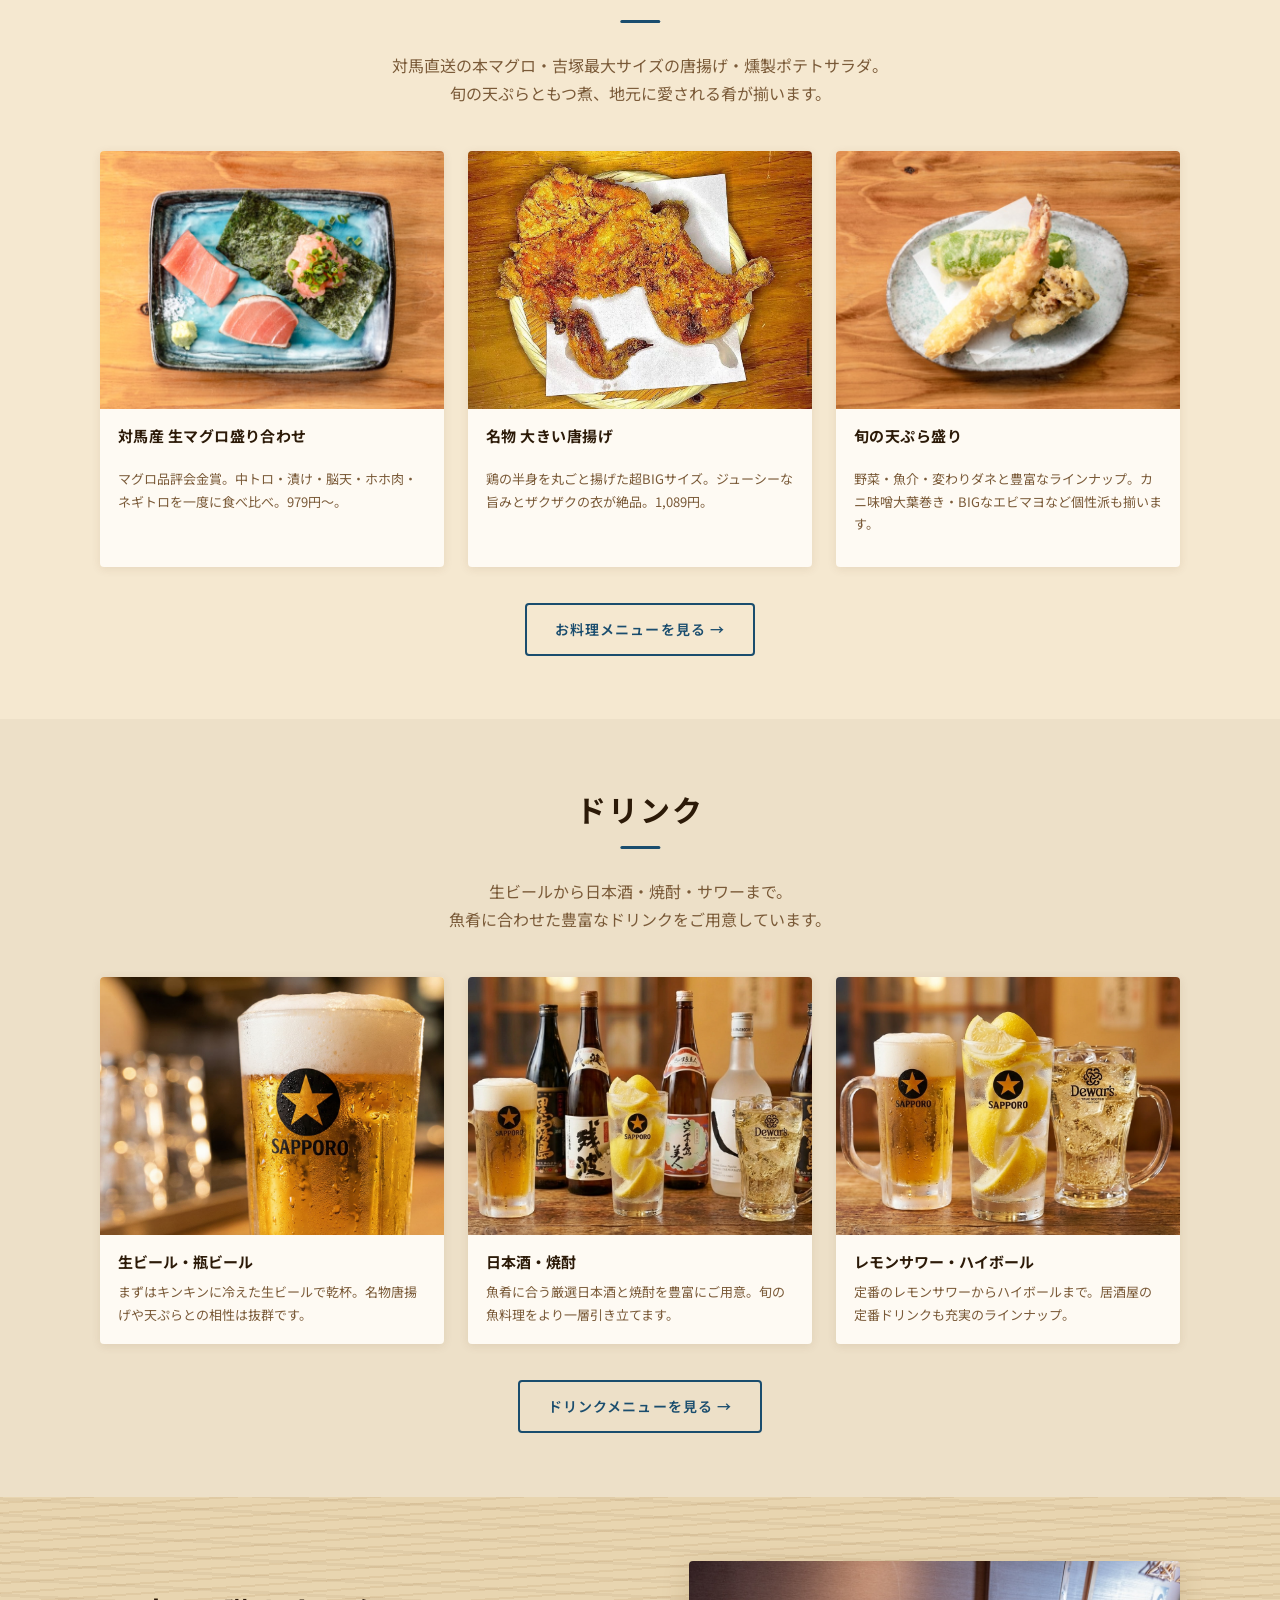
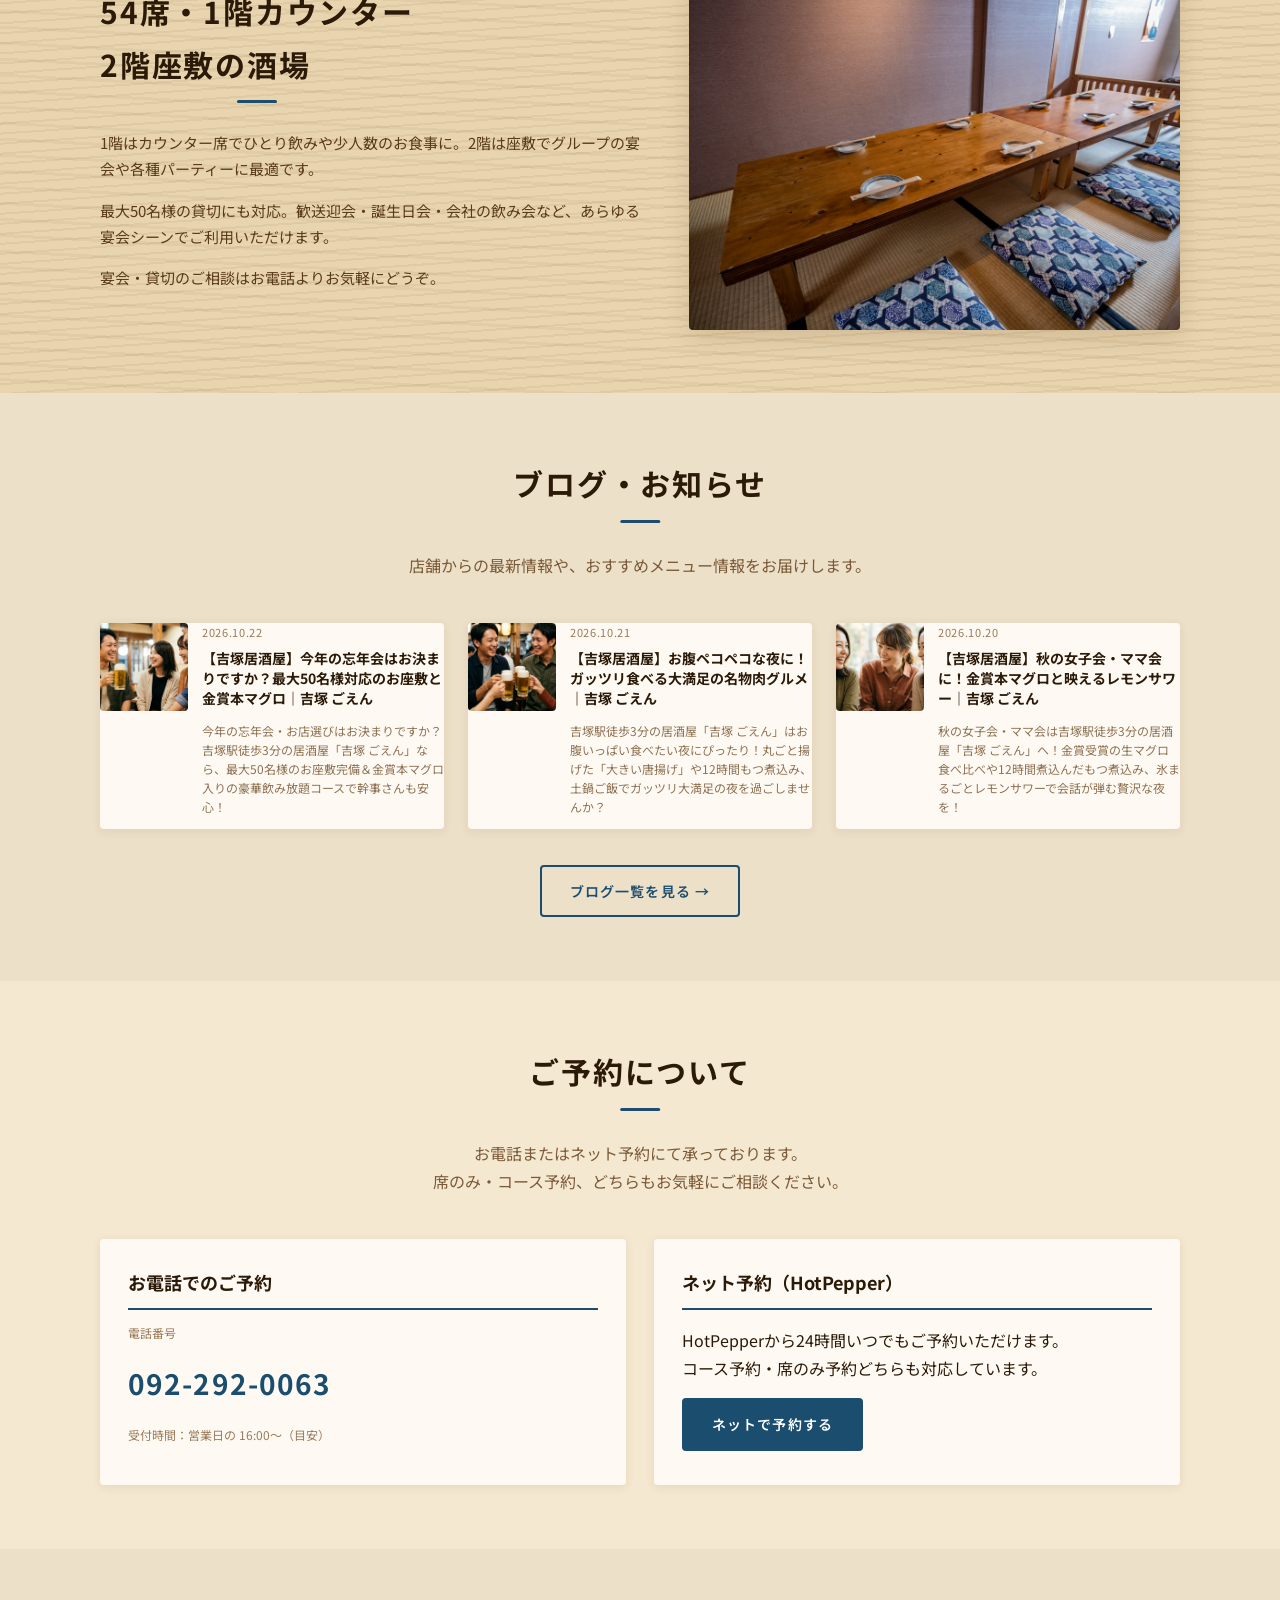
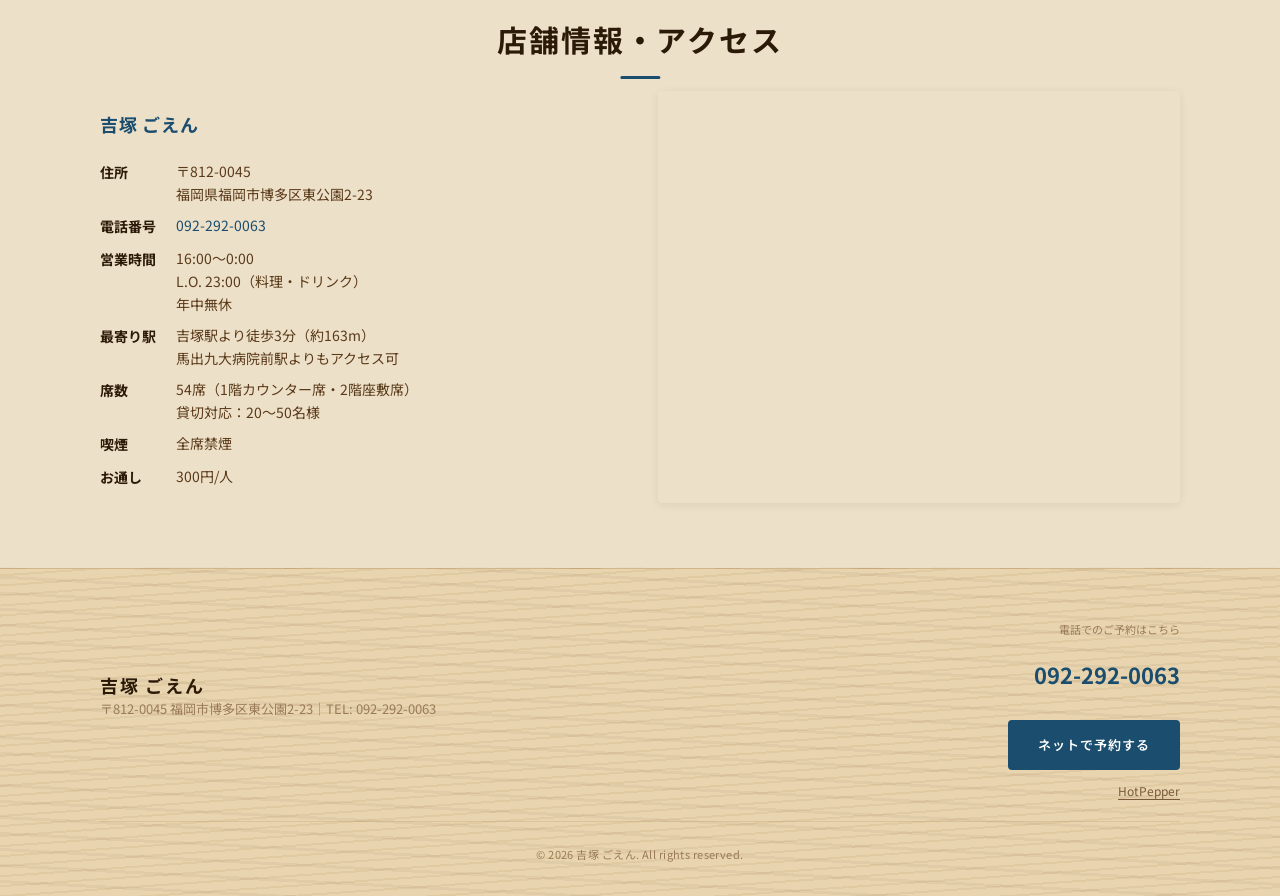
==== commit df7038ba: "Harden blog rendering and update CMS without changing employee publishing" ====
--- a/index.html
+++ b/index.html
@@ -221,6 +221,7 @@
   gtag('js', new Date());
   gtag('config', 'G-EHQF1C3M8V');
 </script>
+<script src="vendor/blog-security.js"></script>
 </head>
 
 <body class="is-home" data-page="home">
@@ -525,7 +526,7 @@
       grid.innerHTML = '';
       top3.forEach(p => {
         const img = p.image ? String(p.image).replace(/^\.\.\//, './') : '';
-        const bg  = img ? `background-image:url('${esc(img)}');` : 'background:#e8f0f5;';
+        const bg  = img ? `background-image:url('${esc(BlogSecurity.imageURL(img))}');` : 'background:#e8f0f5;';
         const el  = document.createElement('article');
         el.className = 'blog-card';
         el.innerHTML = `
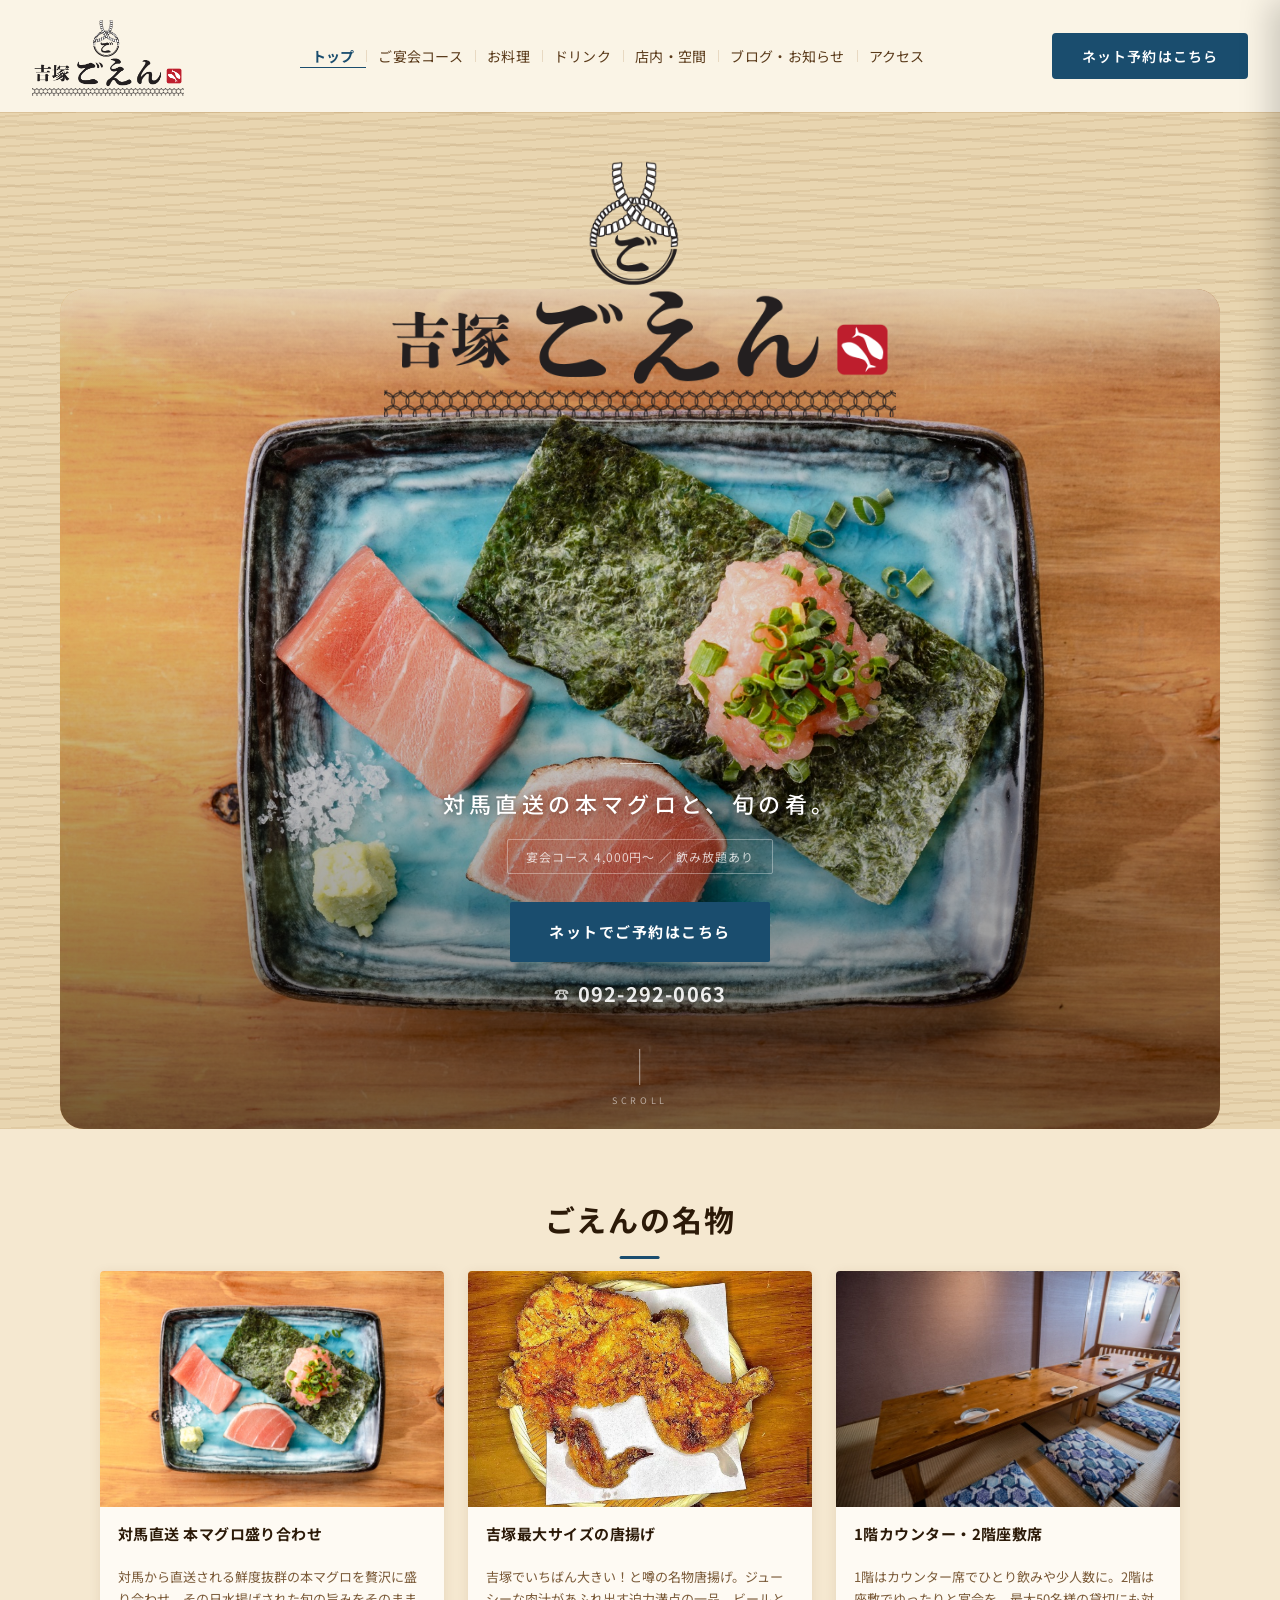
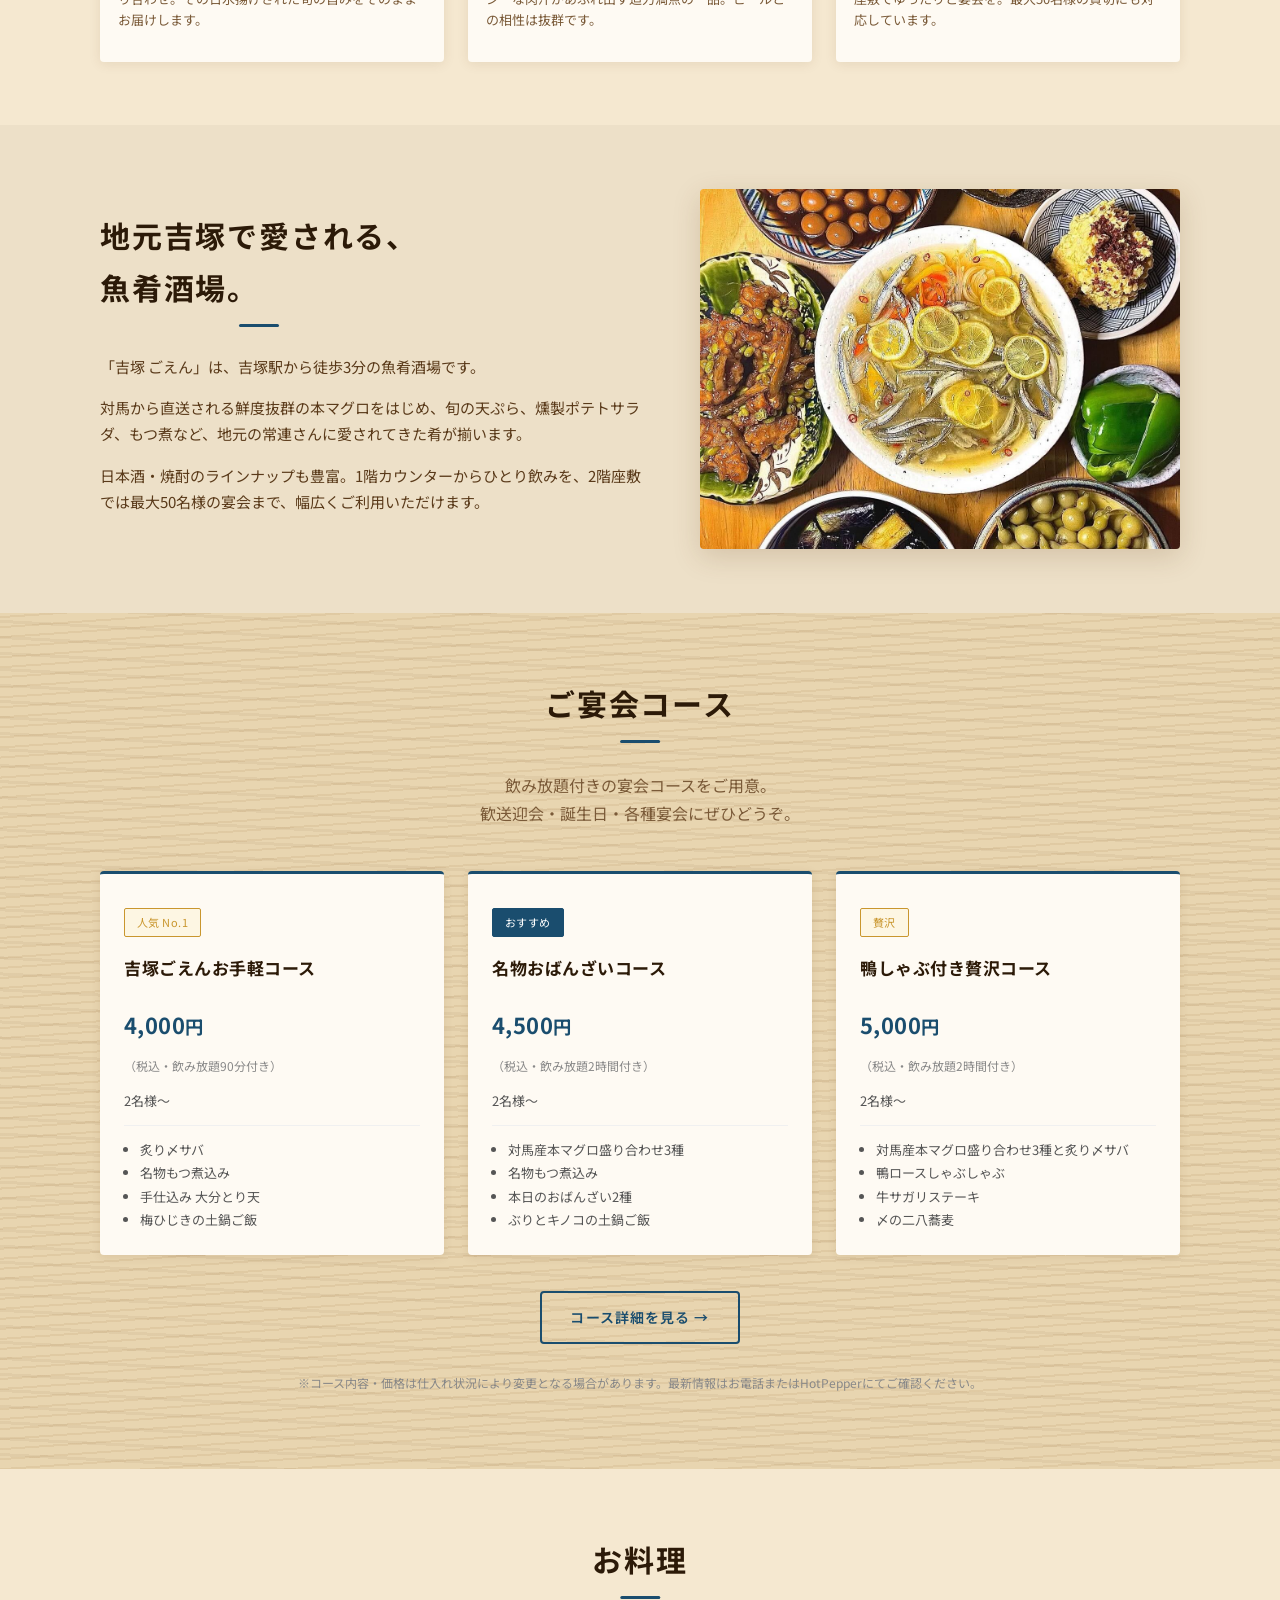
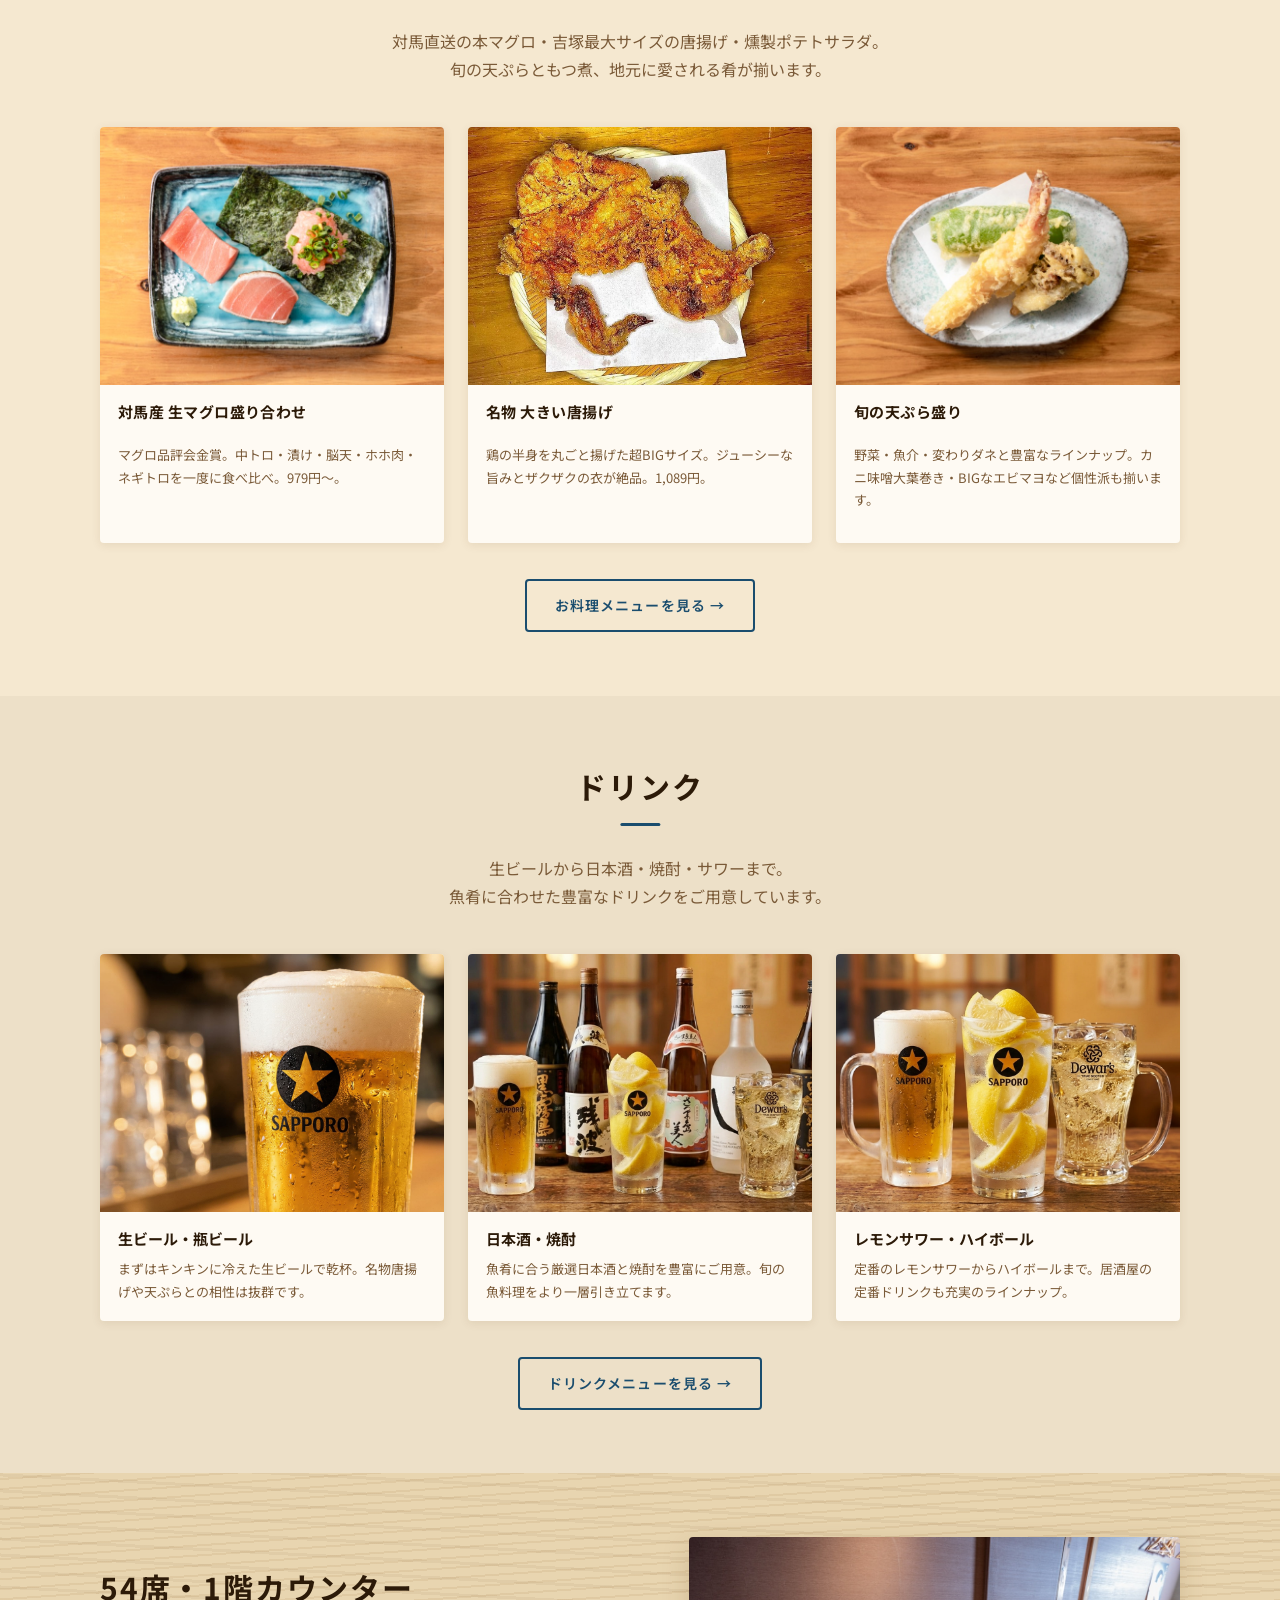
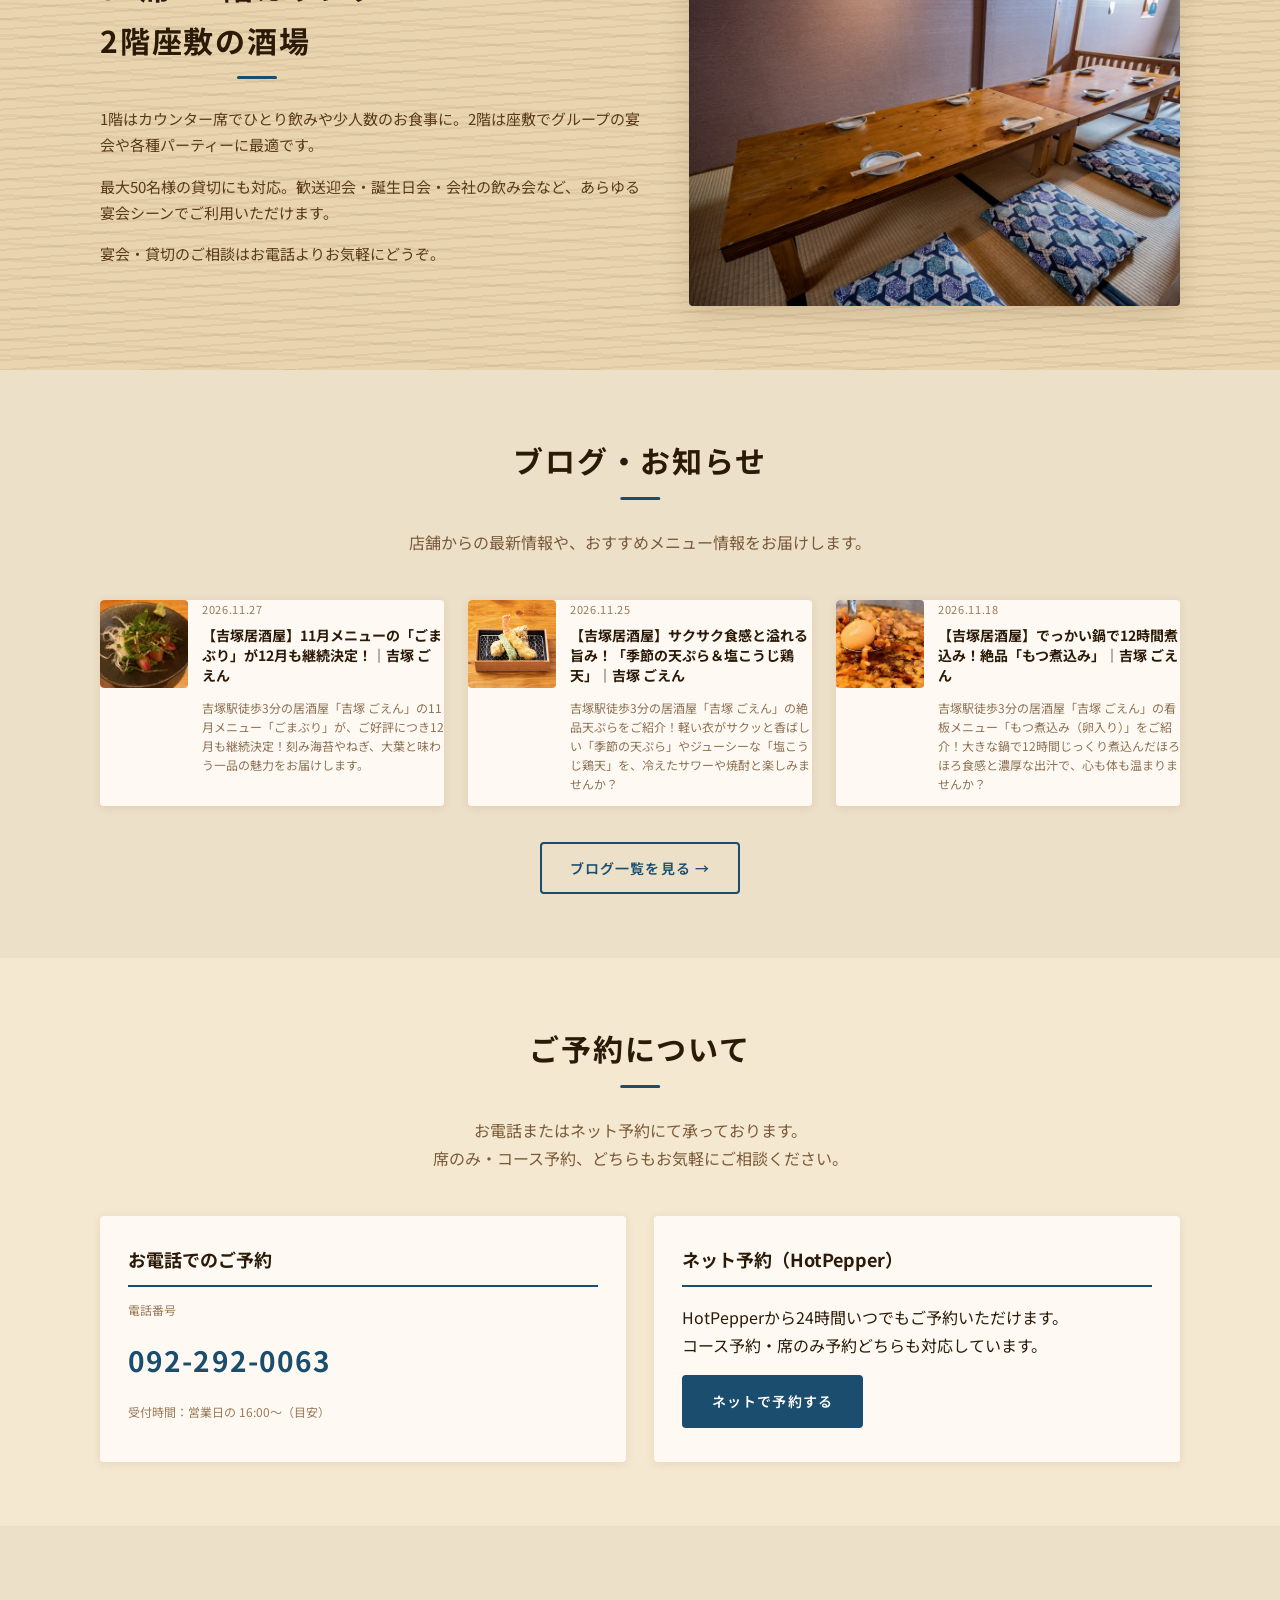
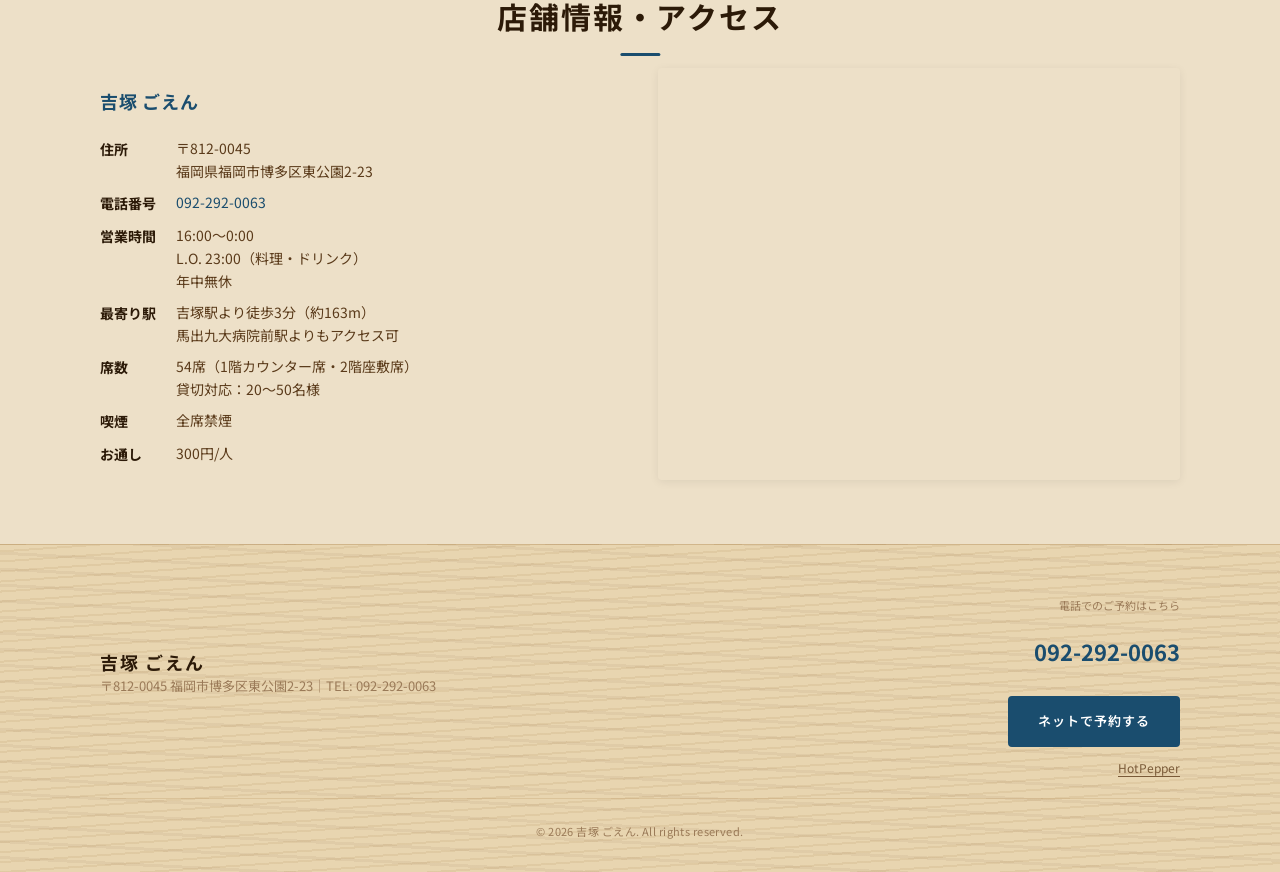
==== commit de739288: "Update Yoshizuka Goen banquet menus" ====
--- a/index.html
+++ b/index.html
@@ -113,7 +113,7 @@
       "name": "宴会コースはありますか？",
       "acceptedAnswer": {
         "@type": "Answer",
-        "text": "はい。4,000円〜の宴会コース（飲み放題付き）を4プランご用意しています。最大50名様まで対応しています。"
+        "text": "はい。4,000円〜の宴会コース（飲み放題付き）を3プランご用意しています。最大50名様まで対応しています。"
       }
     },
     {
@@ -326,16 +326,15 @@
           <div class="course-badges">
             <span class="badge badge-gold">人気 No.1</span>
           </div>
-          <h3>手軽なおつまみコース</h3>
+          <h3>吉塚ごえんお手軽コース</h3>
           <p class="course-price">4,000<small>円</small></p>
-          <p class="course-price-note">（税込・飲み放題1.5時間付き）</p>
-          <p class="course-lead">2名様〜・全6品</p>
+          <p class="course-price-note">（税込・飲み放題90分付き）</p>
+          <p class="course-lead">2名様〜</p>
           <ul class="course-list">
-            <li>12時間煮込んだもつ煮込み（卵入り）</li>
-            <li>塩こうじ鶏天</li>
-            <li>旬の天ぷら盛り</li>
-            <li>燻製ポテトサラダ</li>
-            <li>季節の一品・ご飯・デザート</li>
+            <li>炙り〆サバ</li>
+            <li>名物もつ煮込み</li>
+            <li>手仕込み 大分とり天</li>
+            <li>梅ひじきの土鍋ご飯</li>
           </ul>
         </article>
 
@@ -346,13 +345,12 @@
           <h3>名物おばんざいコース</h3>
           <p class="course-price">4,500<small>円</small></p>
           <p class="course-price-note">（税込・飲み放題2時間付き）</p>
-          <p class="course-lead">2名様〜・全8品</p>
+          <p class="course-lead">2名様〜</p>
           <ul class="course-list">
-            <li>対馬産 本マグロ盛り合わせ</li>
-            <li>12時間煮込んだもつ煮込み</li>
-            <li>塩こうじ鶏天</li>
-            <li>旬の天ぷら盛り・おばんざい数種</li>
-            <li>ご飯・デザート</li>
+            <li>対馬産本マグロ盛り合わせ3種</li>
+            <li>名物もつ煮込み</li>
+            <li>本日のおばんざい2種</li>
+            <li>ぶりとキノコの土鍋ご飯</li>
           </ul>
         </article>
 
@@ -360,16 +358,15 @@
           <div class="course-badges">
             <span class="badge badge-gold">贅沢</span>
           </div>
-          <h3>鍋付き贅沢コース</h3>
+          <h3>鴨しゃぶ付き贅沢コース</h3>
           <p class="course-price">5,000<small>円</small></p>
           <p class="course-price-note">（税込・飲み放題2時間付き）</p>
-          <p class="course-lead">2名様〜・全9品</p>
+          <p class="course-lead">2名様〜</p>
           <ul class="course-list">
-            <li>対馬産 本マグロ盛り合わせ</li>
-            <li>牛さがりステーキ（たれよしのタレ）</li>
-            <li>旬の天ぷら盛り・もつ煮</li>
-            <li>あさり酒蒸し鍋 or 鴨ロースしゃぶしゃぶ</li>
-            <li>ご飯・デザート</li>
+            <li>対馬産本マグロ盛り合わせ3種と炙り〆サバ</li>
+            <li>鴨ロースしゃぶしゃぶ</li>
+            <li>牛サガリステーキ</li>
+            <li>〆の二八蕎麦</li>
           </ul>
         </article>
       </div>
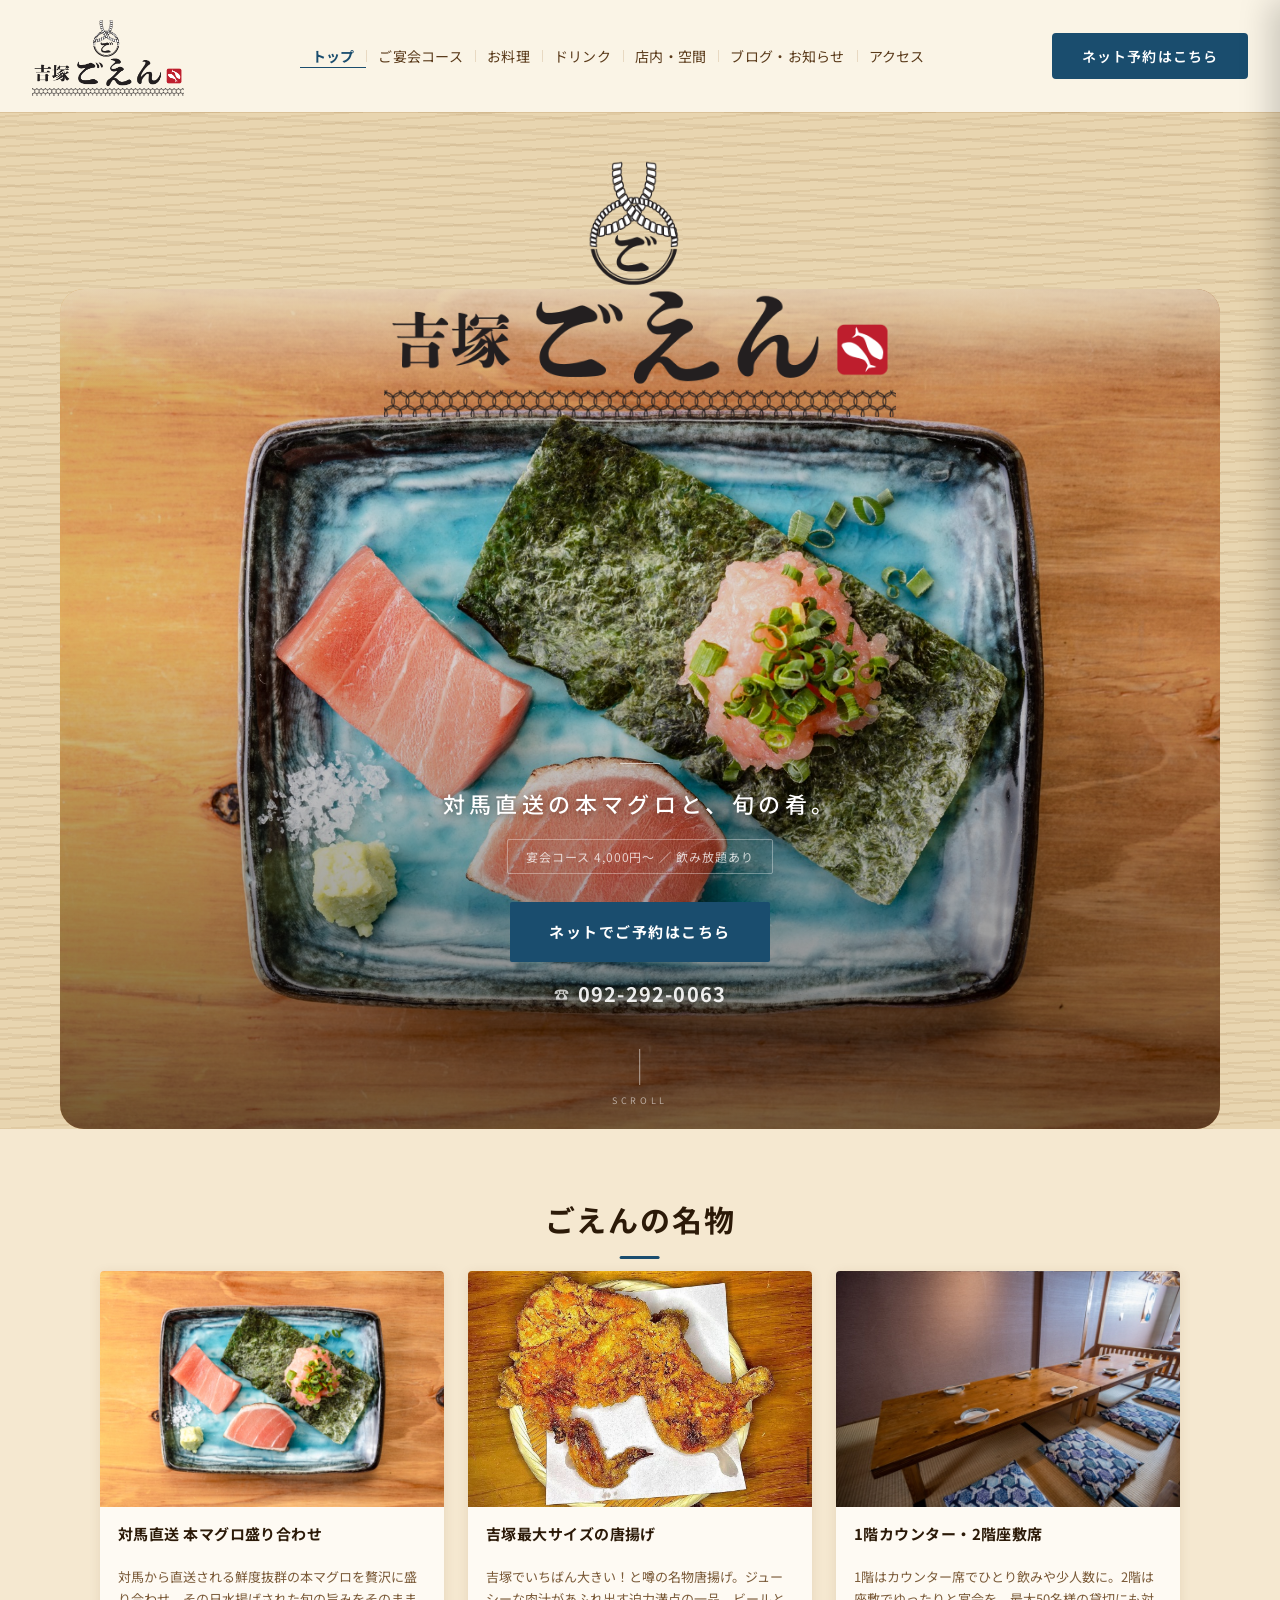
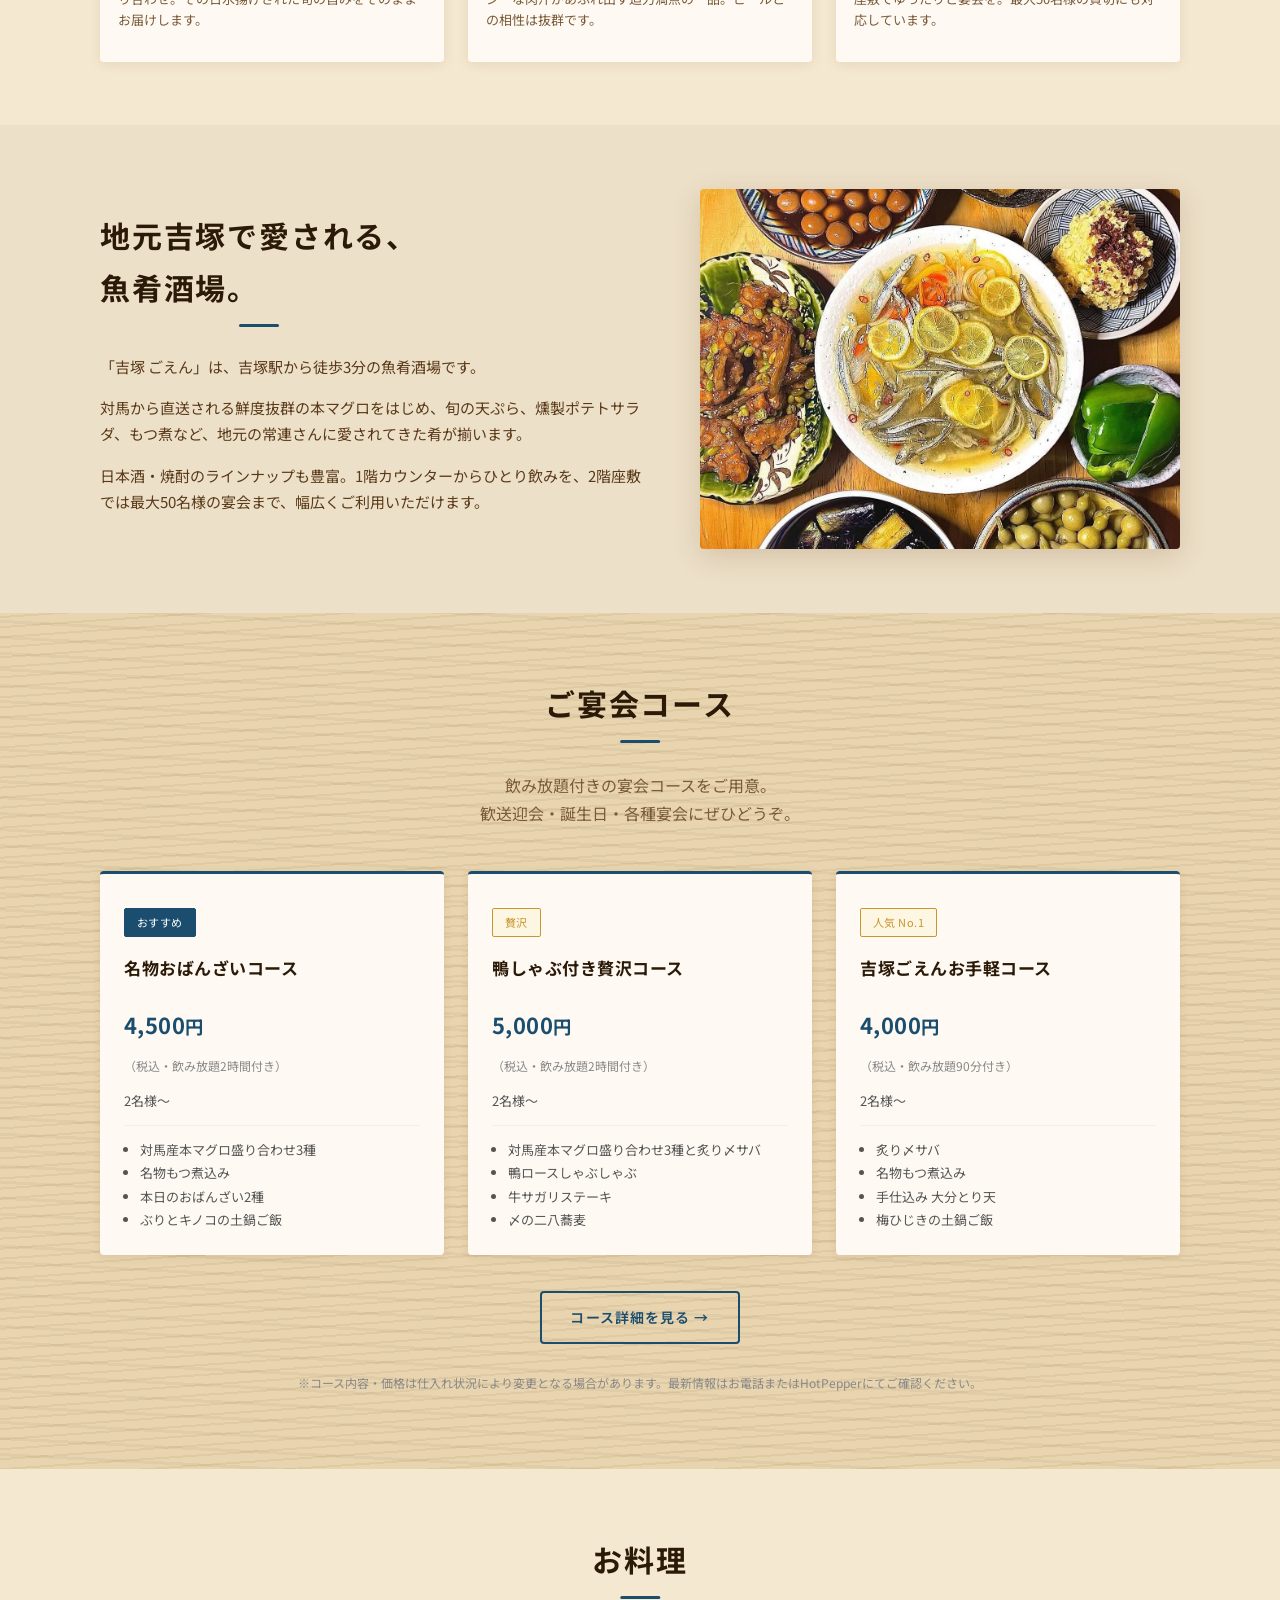
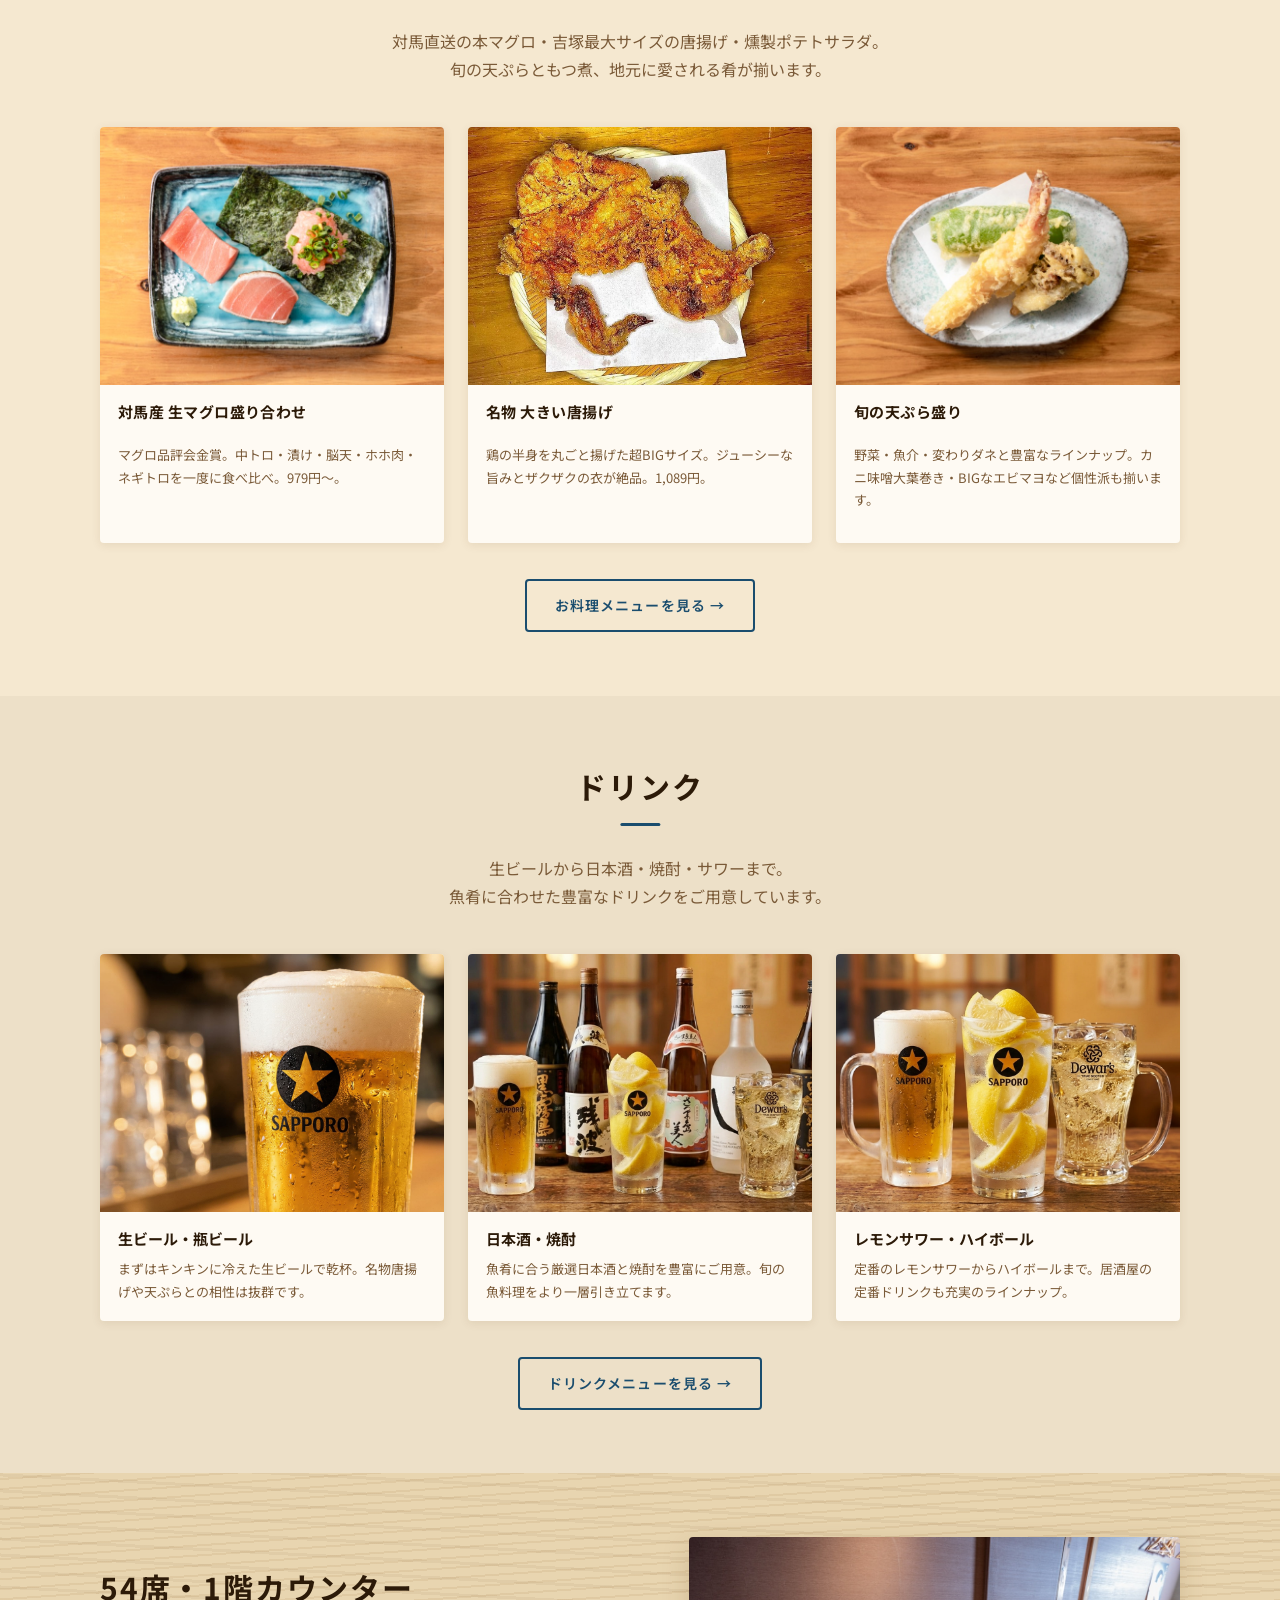
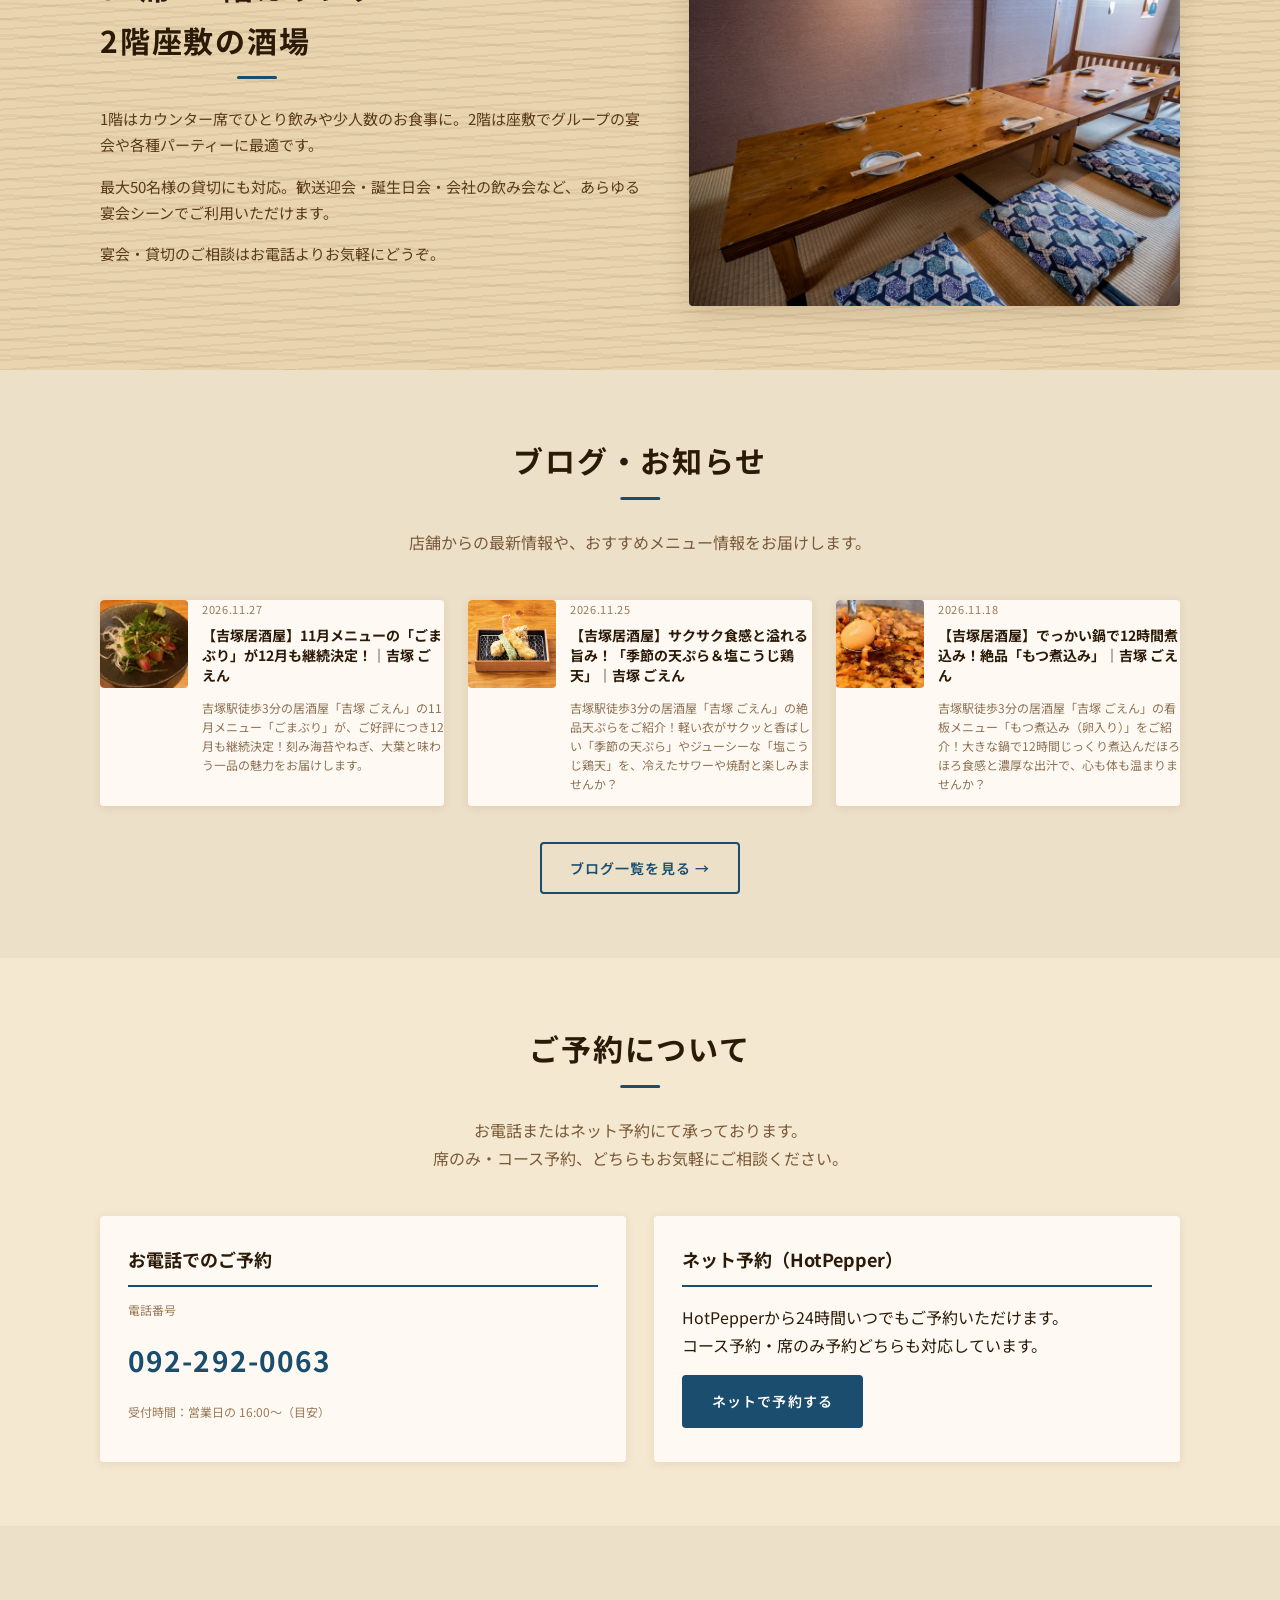
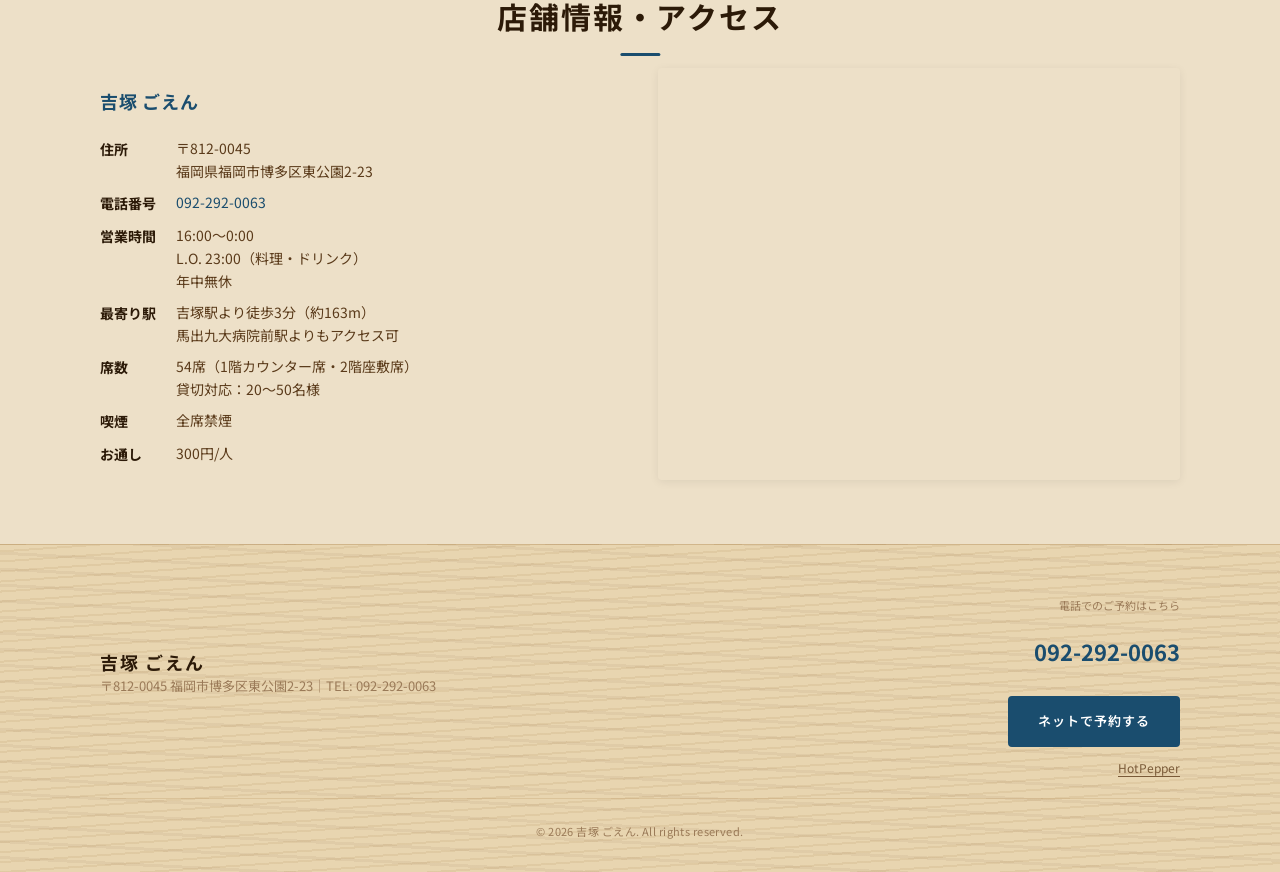
==== commit 626c2cca: "Reorder banquet courses by requested priority" ====
--- a/index.html
+++ b/index.html
@@ -324,22 +324,6 @@
       <div class="course-grid">
         <article class="course-card">
           <div class="course-badges">
-            <span class="badge badge-gold">人気 No.1</span>
-          </div>
-          <h3>吉塚ごえんお手軽コース</h3>
-          <p class="course-price">4,000<small>円</small></p>
-          <p class="course-price-note">（税込・飲み放題90分付き）</p>
-          <p class="course-lead">2名様〜</p>
-          <ul class="course-list">
-            <li>炙り〆サバ</li>
-            <li>名物もつ煮込み</li>
-            <li>手仕込み 大分とり天</li>
-            <li>梅ひじきの土鍋ご飯</li>
-          </ul>
-        </article>
-
-        <article class="course-card">
-          <div class="course-badges">
             <span class="badge badge-red">おすすめ</span>
           </div>
           <h3>名物おばんざいコース</h3>
@@ -367,6 +351,22 @@
             <li>鴨ロースしゃぶしゃぶ</li>
             <li>牛サガリステーキ</li>
             <li>〆の二八蕎麦</li>
+          </ul>
+        </article>
+
+        <article class="course-card">
+          <div class="course-badges">
+            <span class="badge badge-gold">人気 No.1</span>
+          </div>
+          <h3>吉塚ごえんお手軽コース</h3>
+          <p class="course-price">4,000<small>円</small></p>
+          <p class="course-price-note">（税込・飲み放題90分付き）</p>
+          <p class="course-lead">2名様〜</p>
+          <ul class="course-list">
+            <li>炙り〆サバ</li>
+            <li>名物もつ煮込み</li>
+            <li>手仕込み 大分とり天</li>
+            <li>梅ひじきの土鍋ご飯</li>
           </ul>
         </article>
       </div>
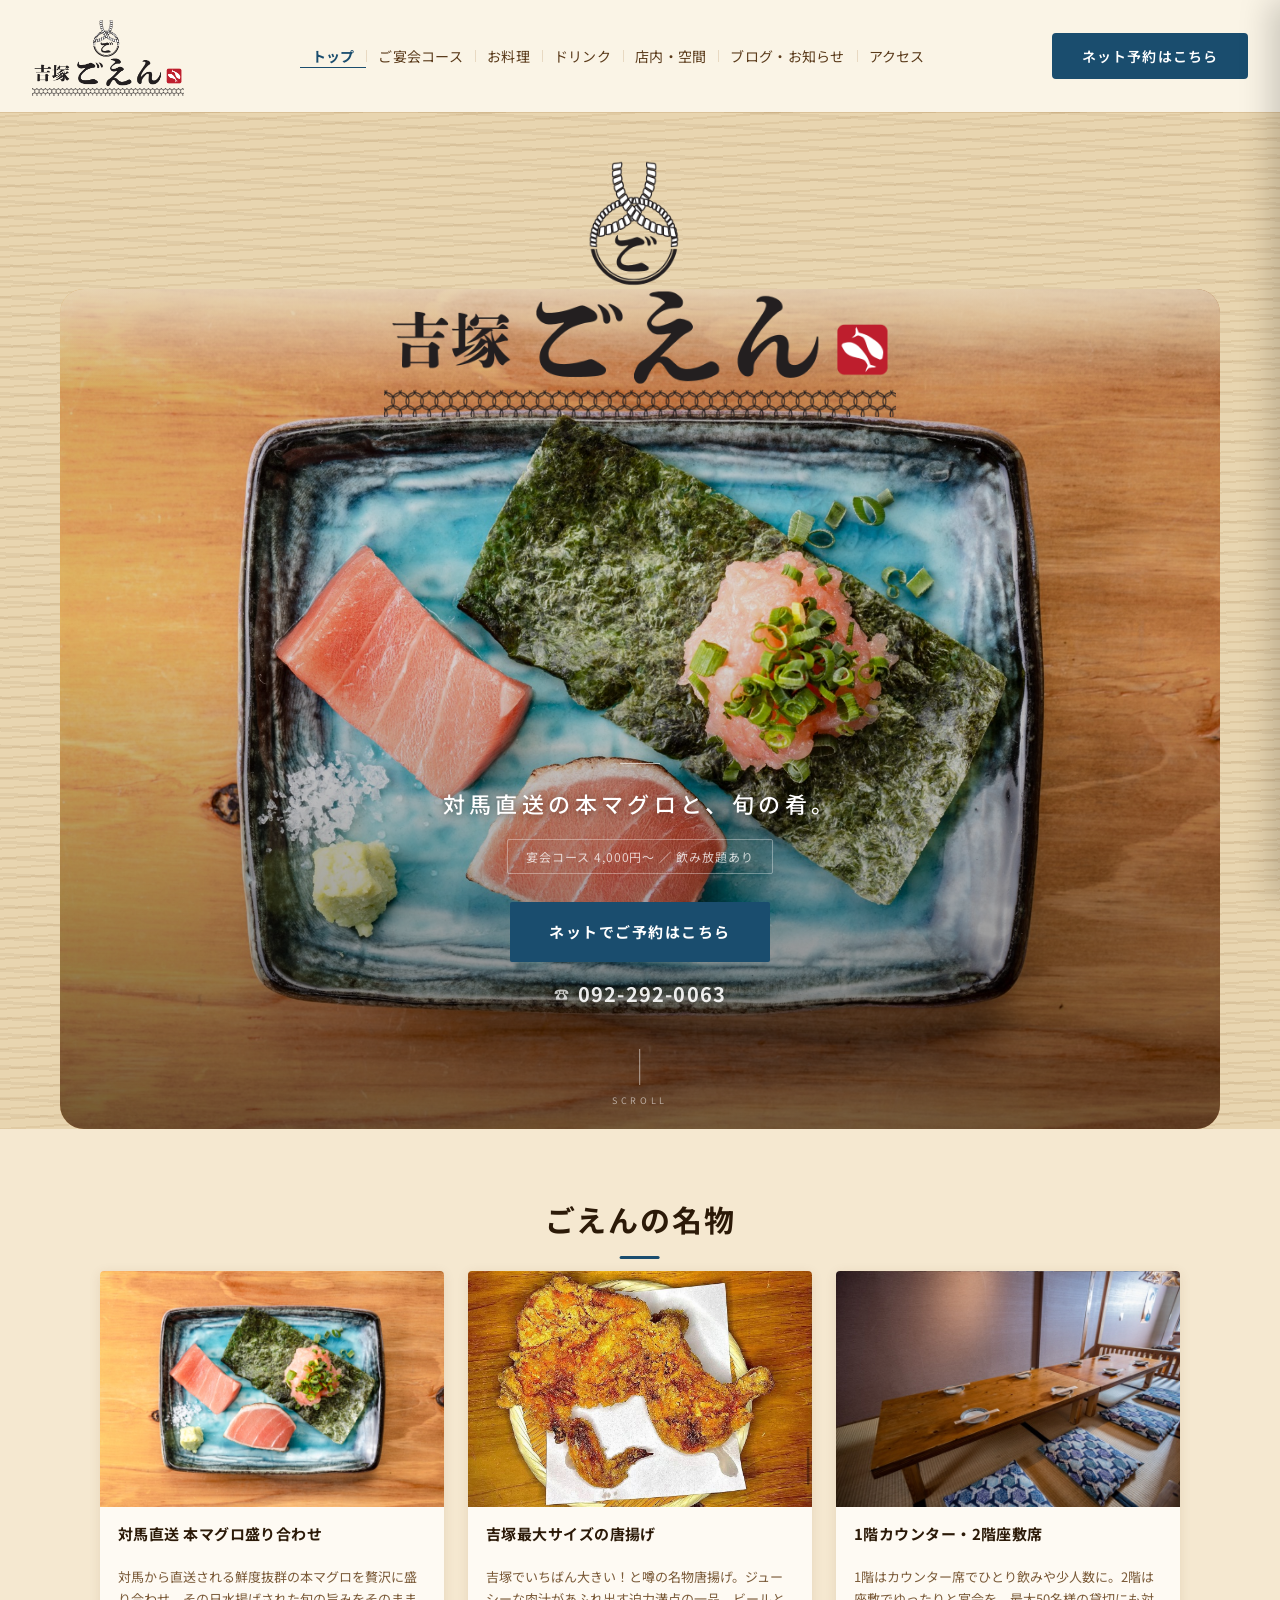
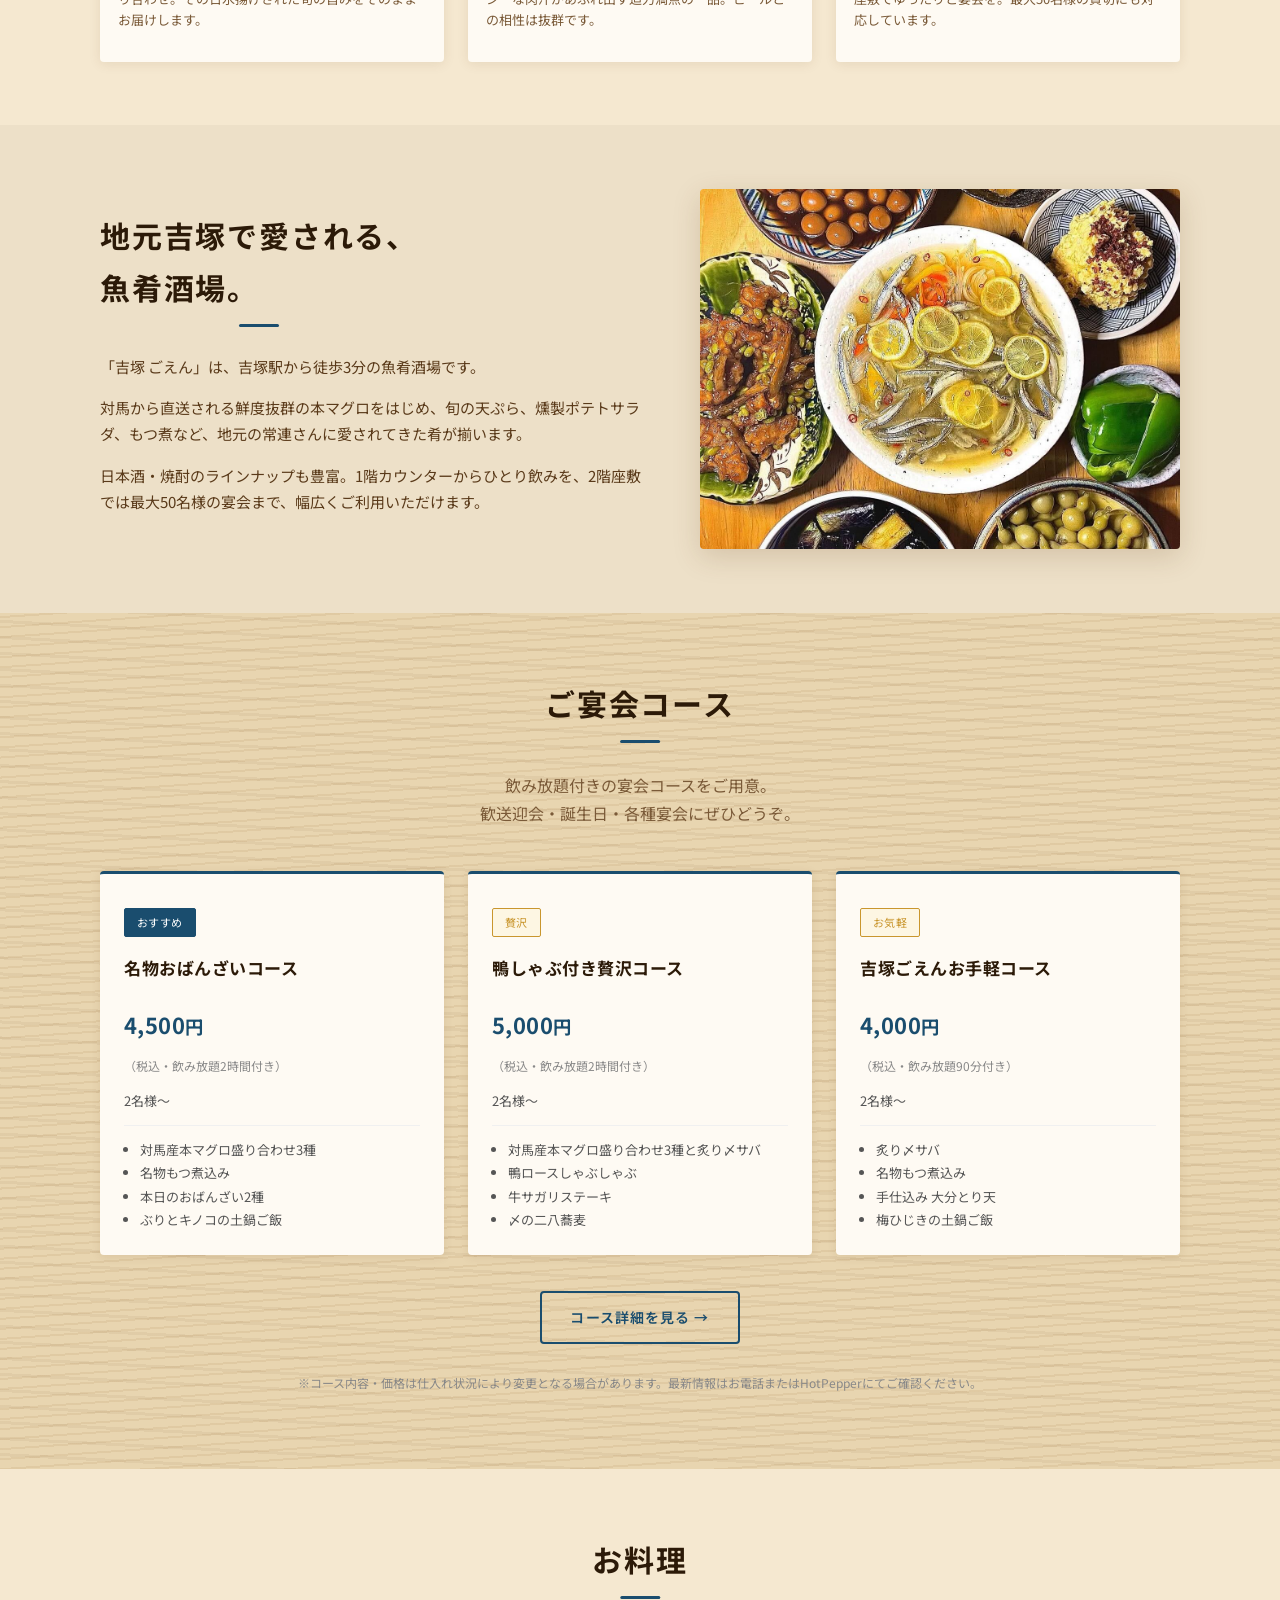
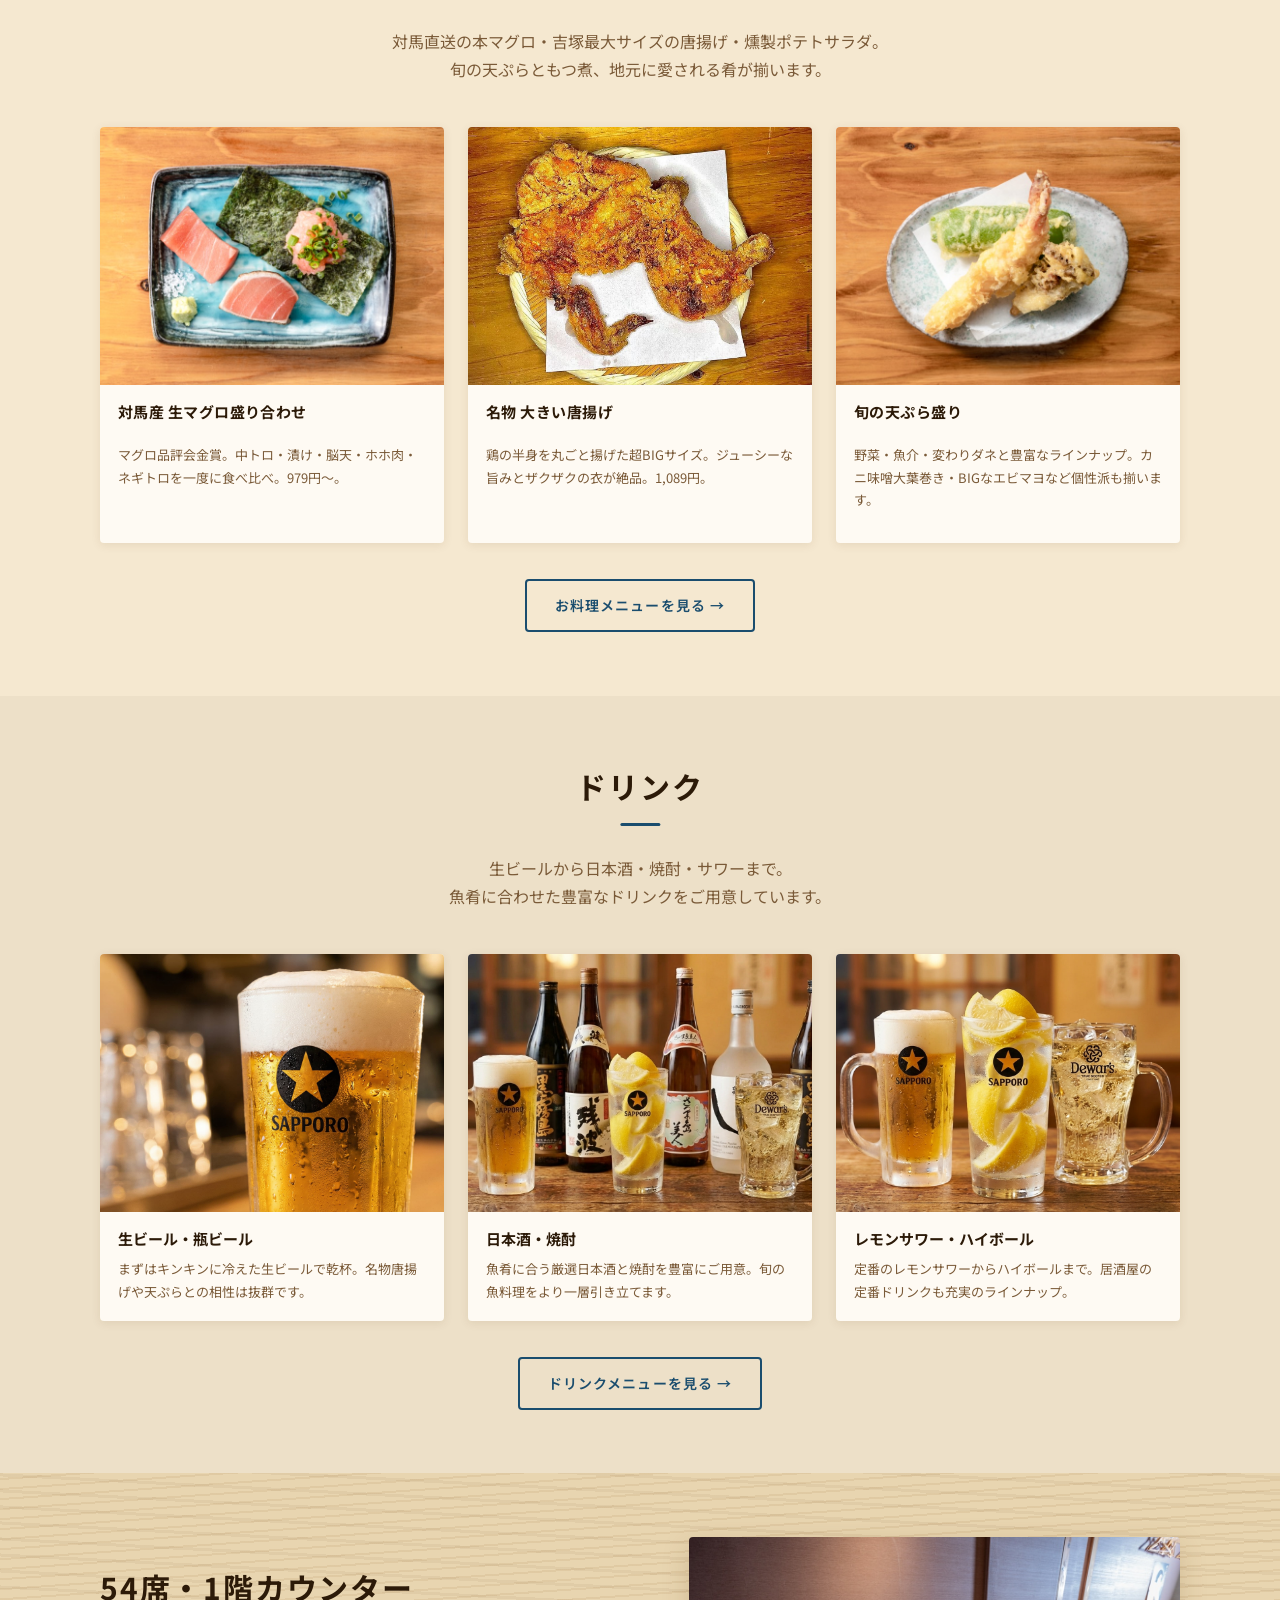
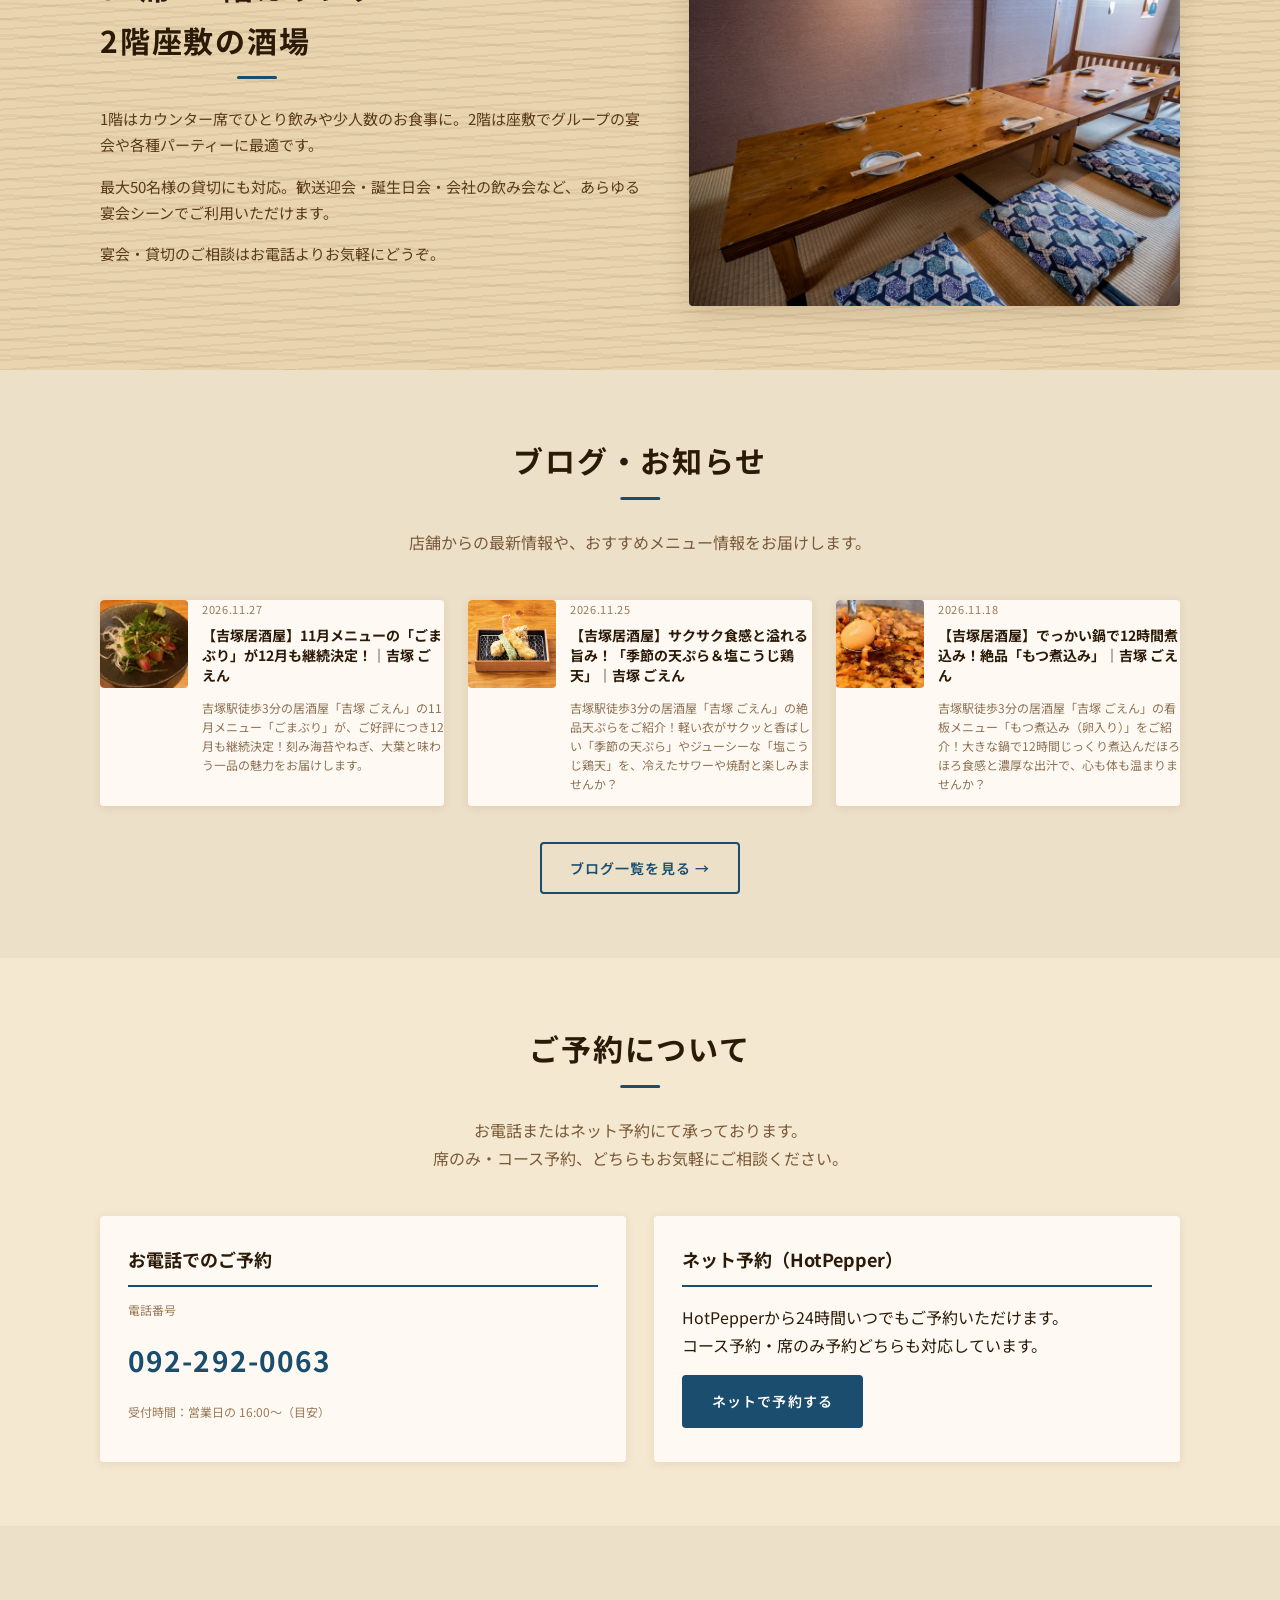
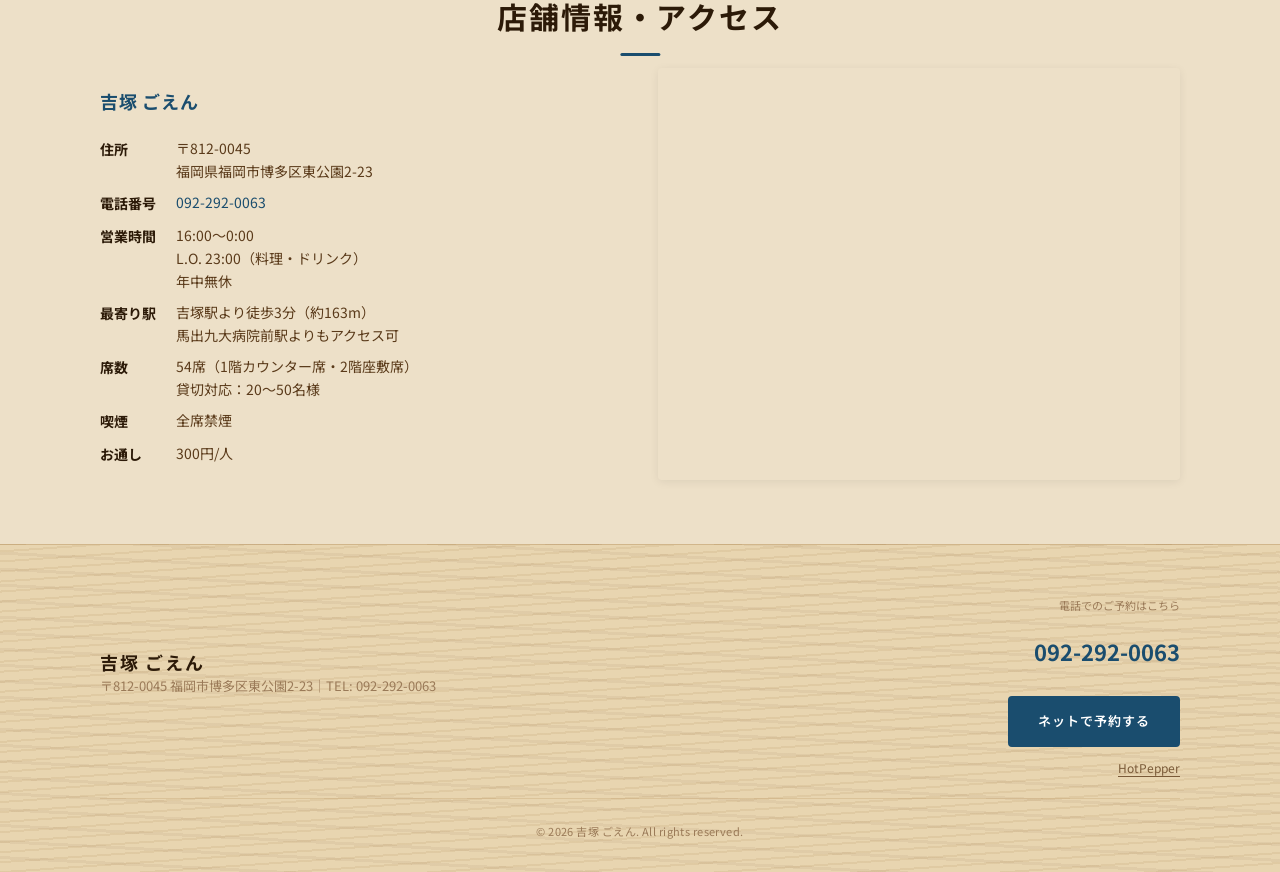
==== commit 167ec051: "Label the 4000 yen course as casual" ====
--- a/index.html
+++ b/index.html
@@ -356,7 +356,7 @@
 
         <article class="course-card">
           <div class="course-badges">
-            <span class="badge badge-gold">人気 No.1</span>
+            <span class="badge badge-gold">お気軽</span>
           </div>
           <h3>吉塚ごえんお手軽コース</h3>
           <p class="course-price">4,000<small>円</small></p>
